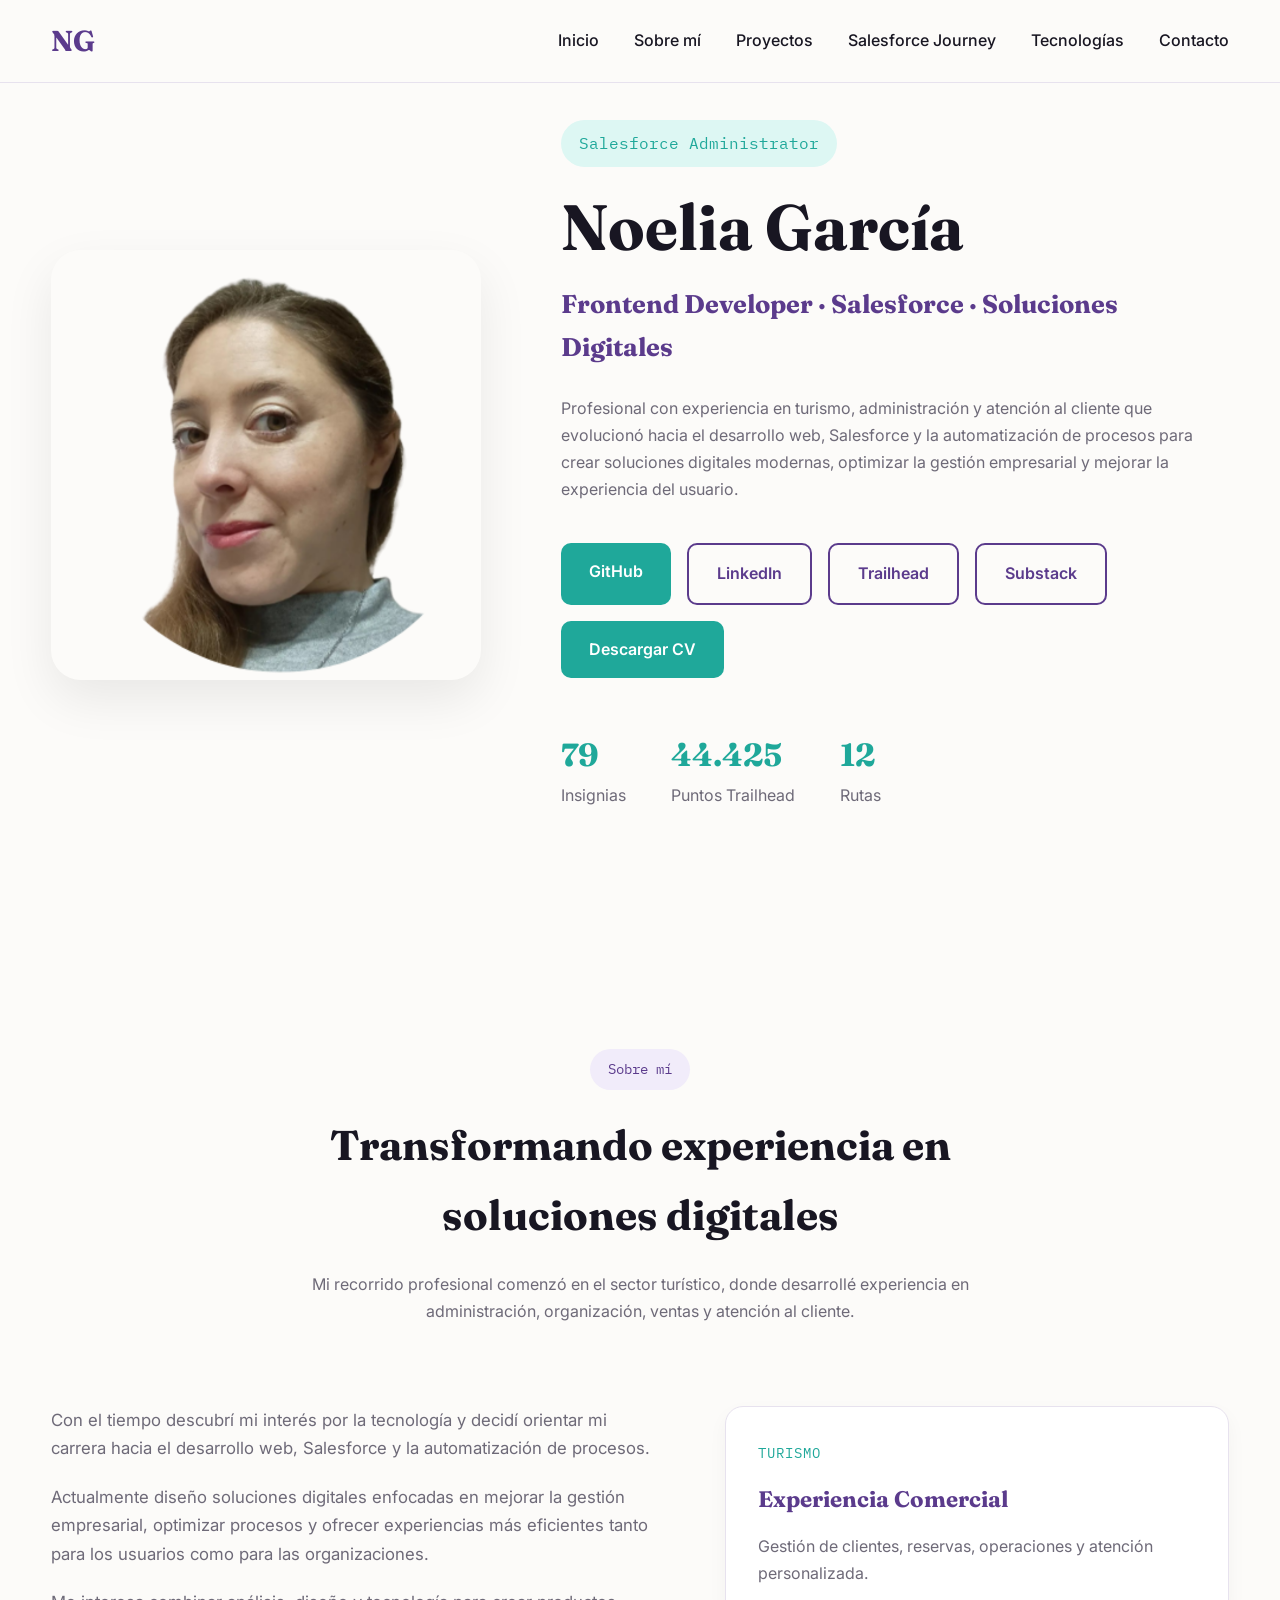
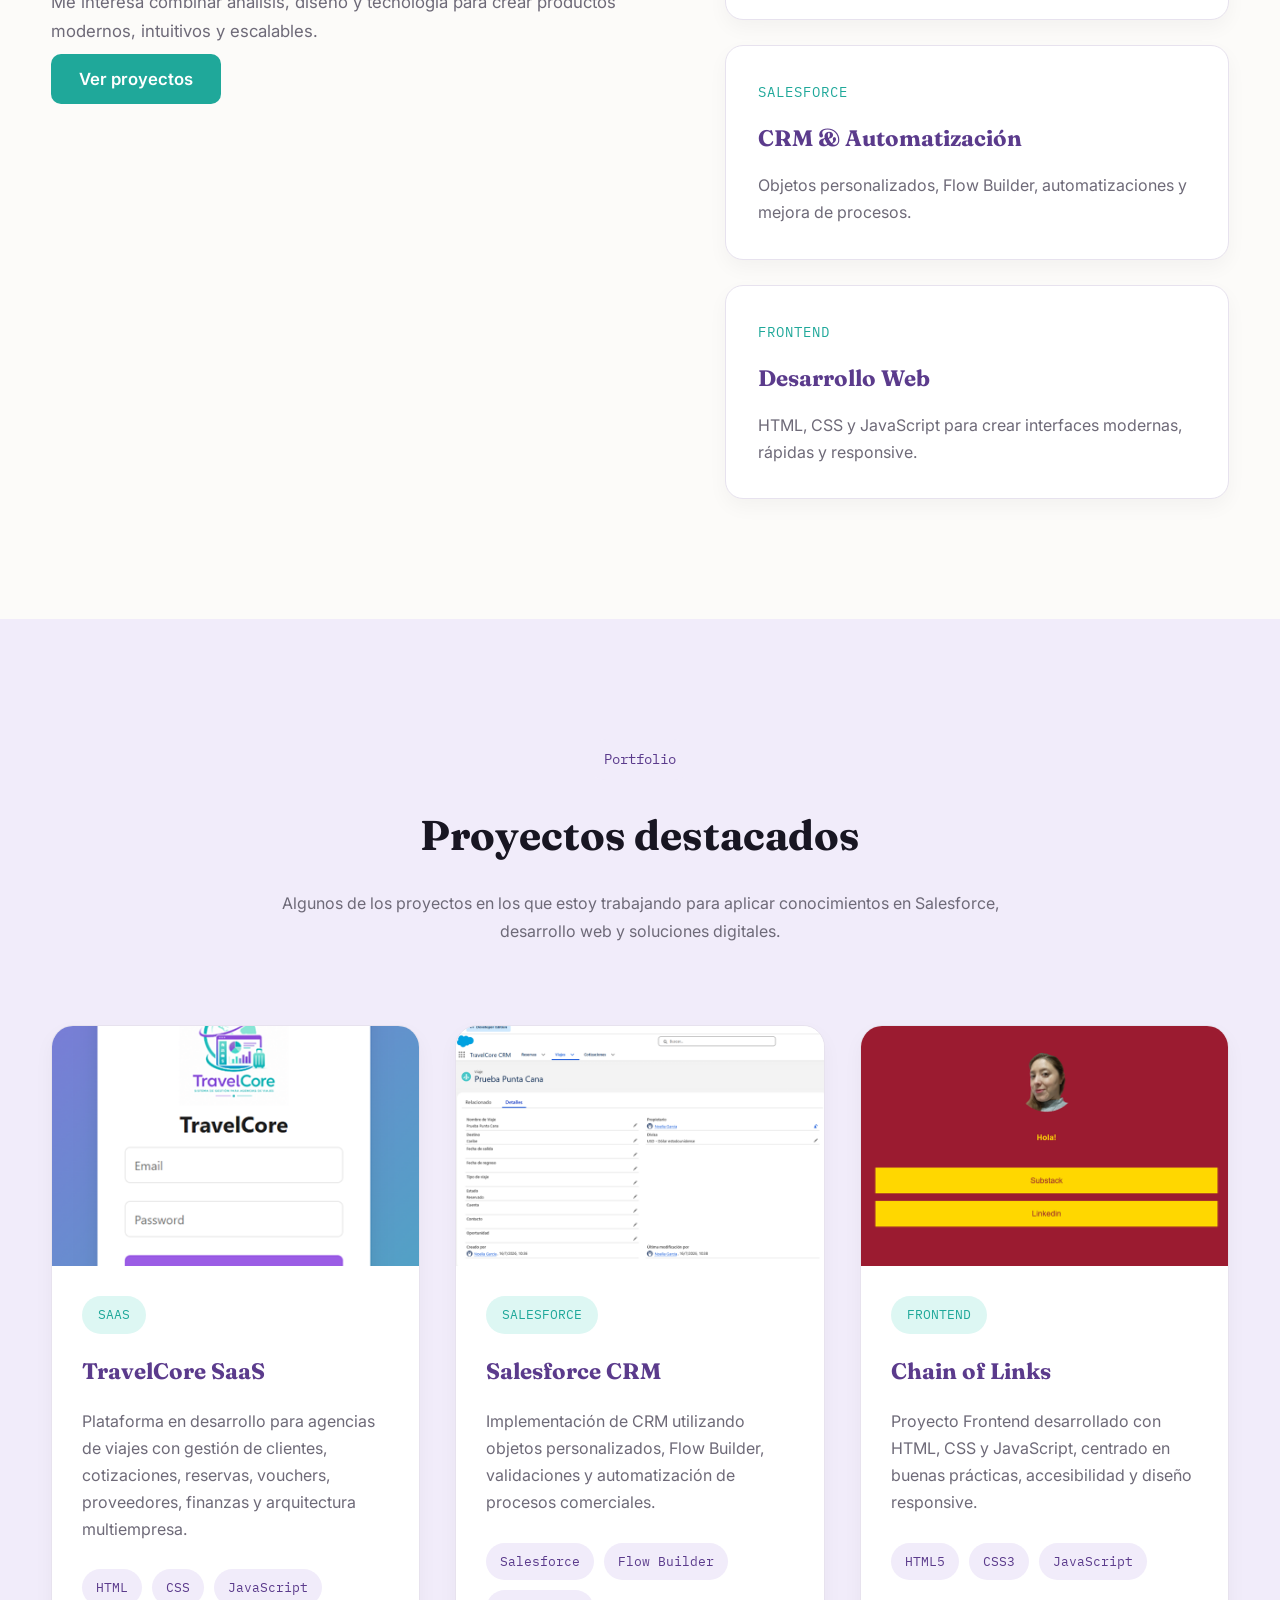
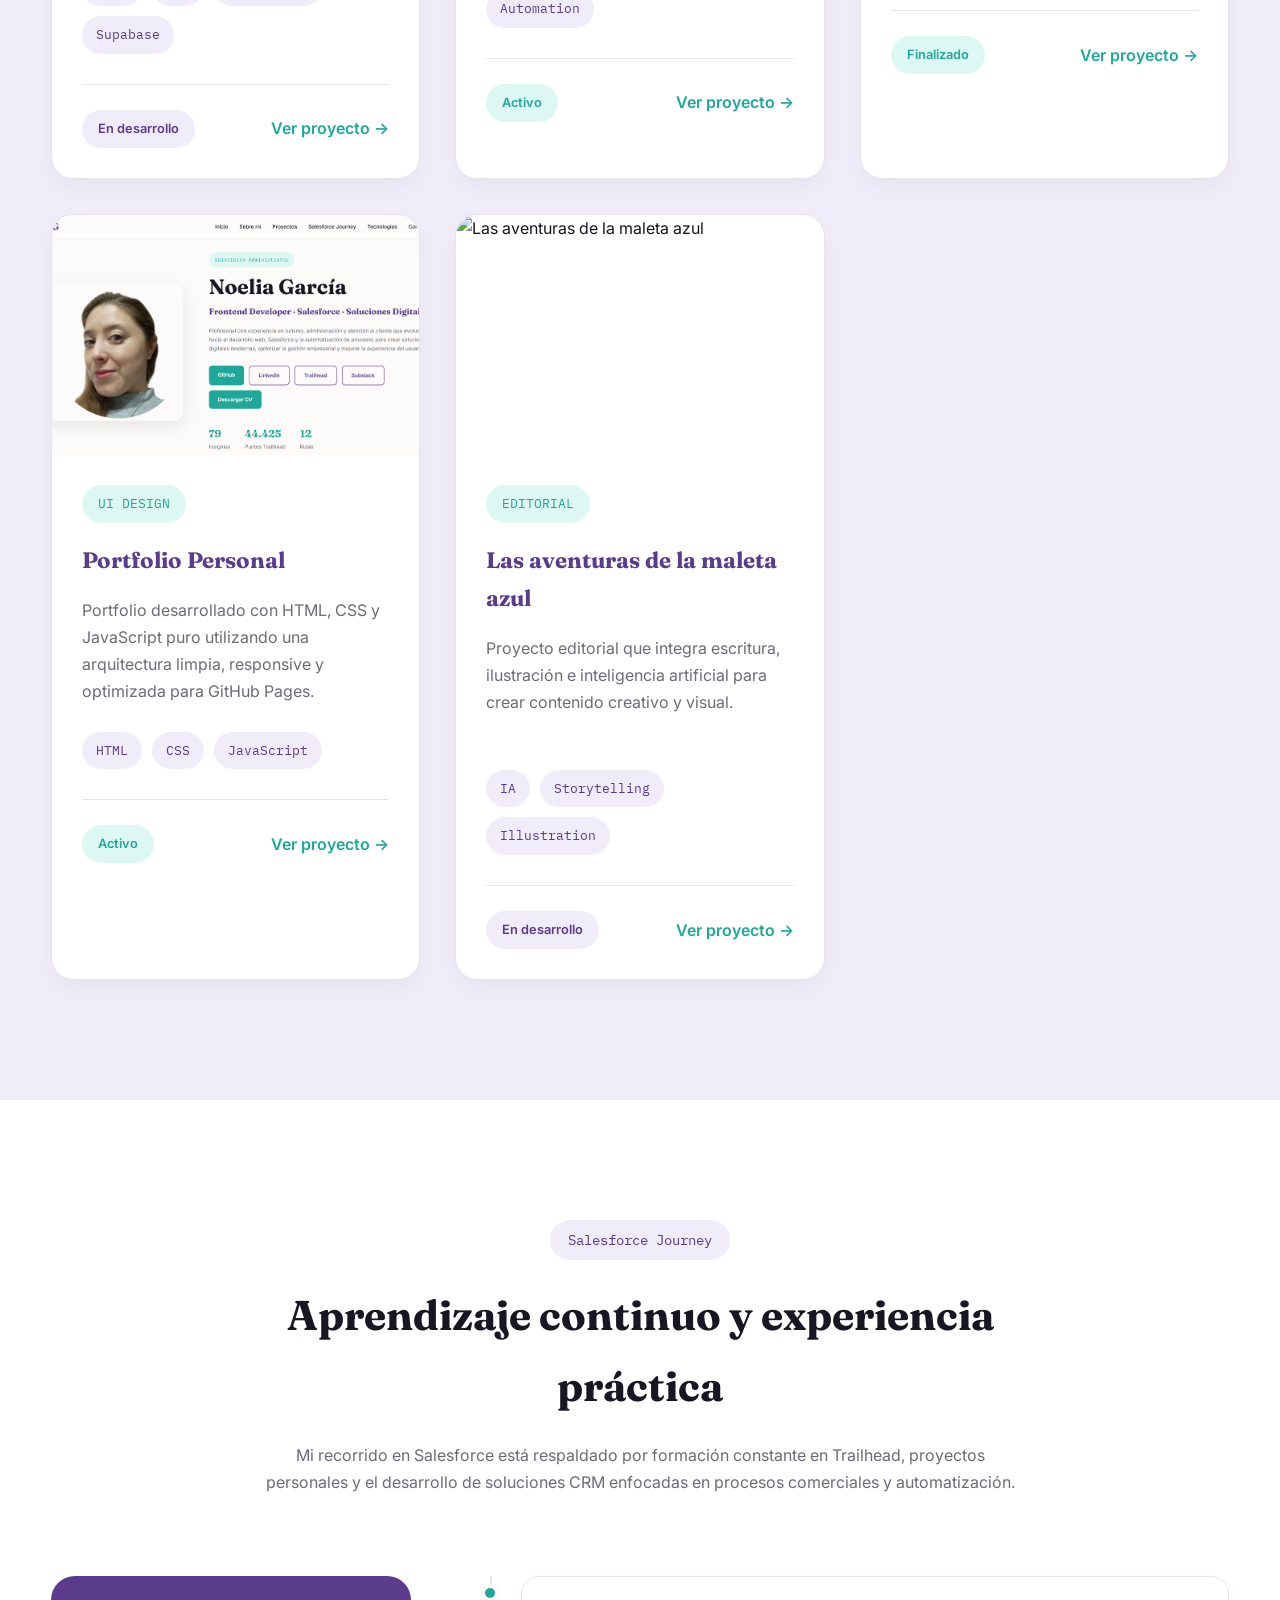
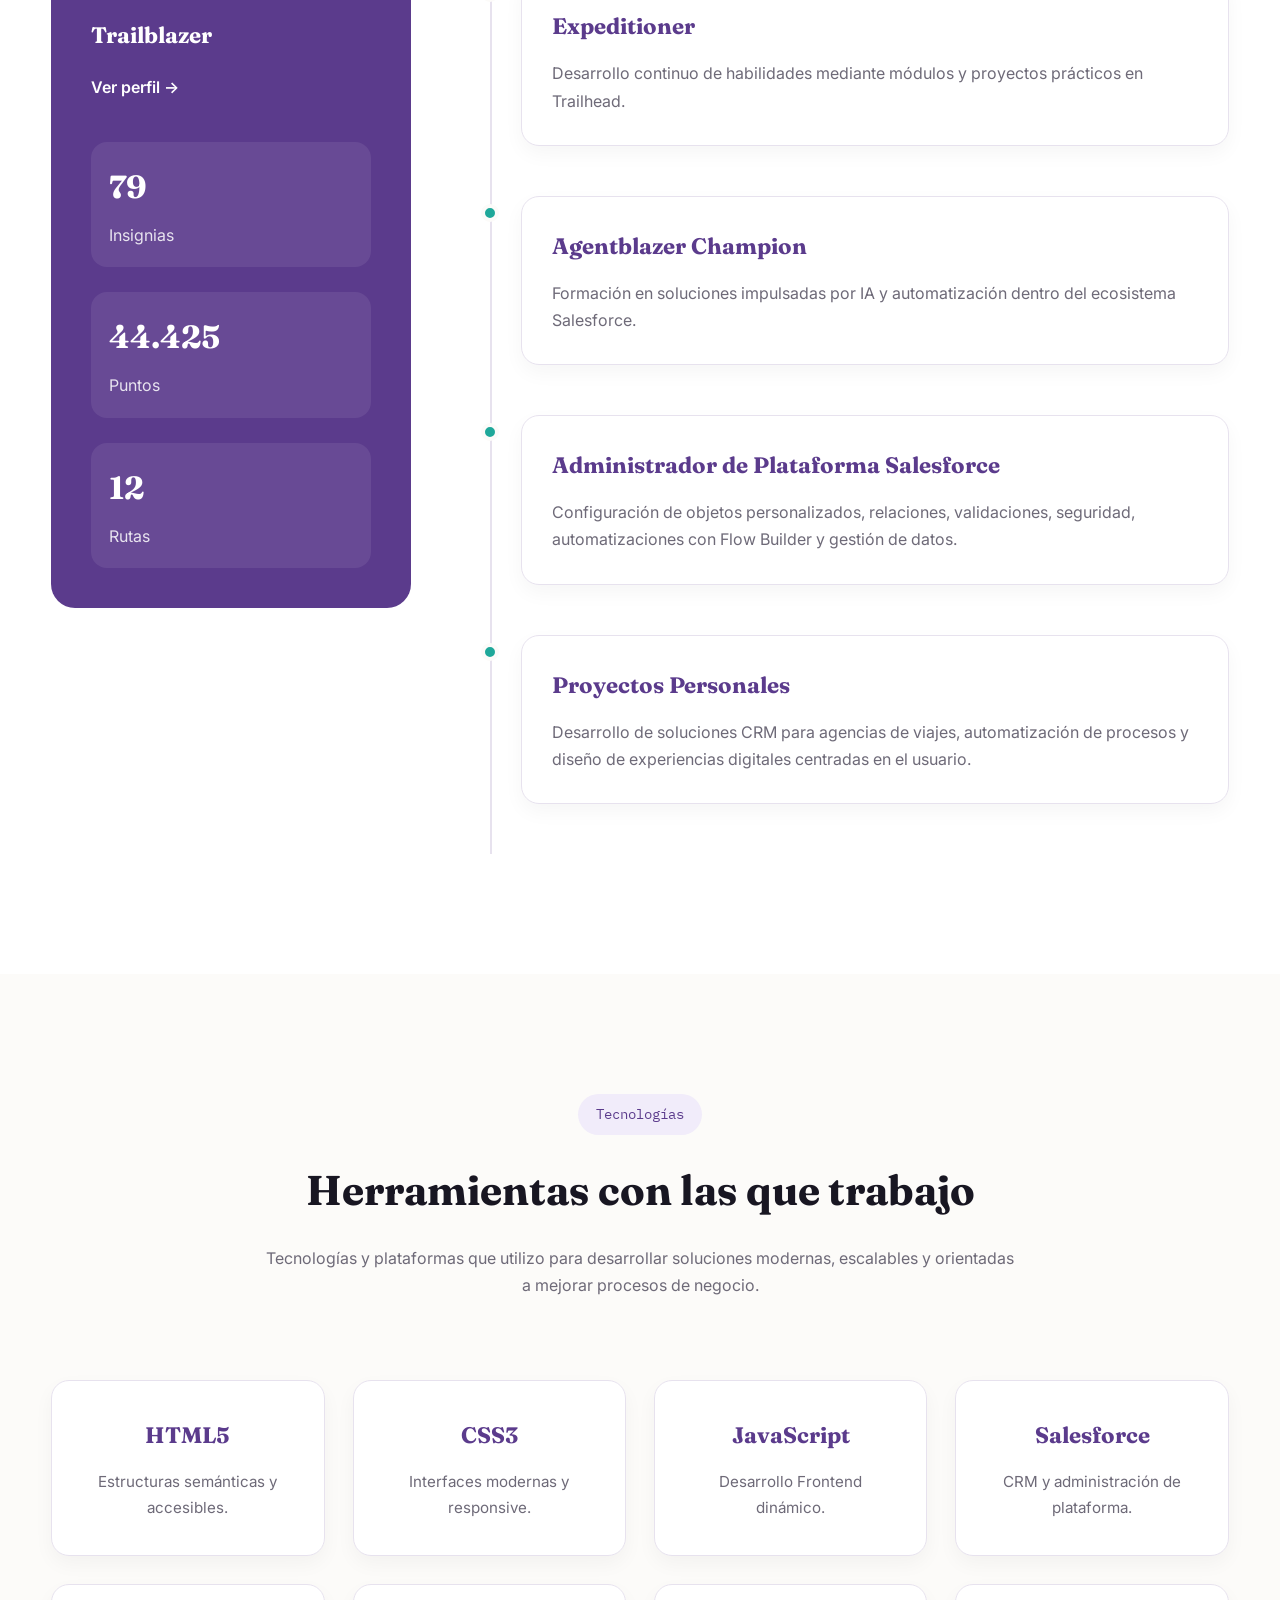
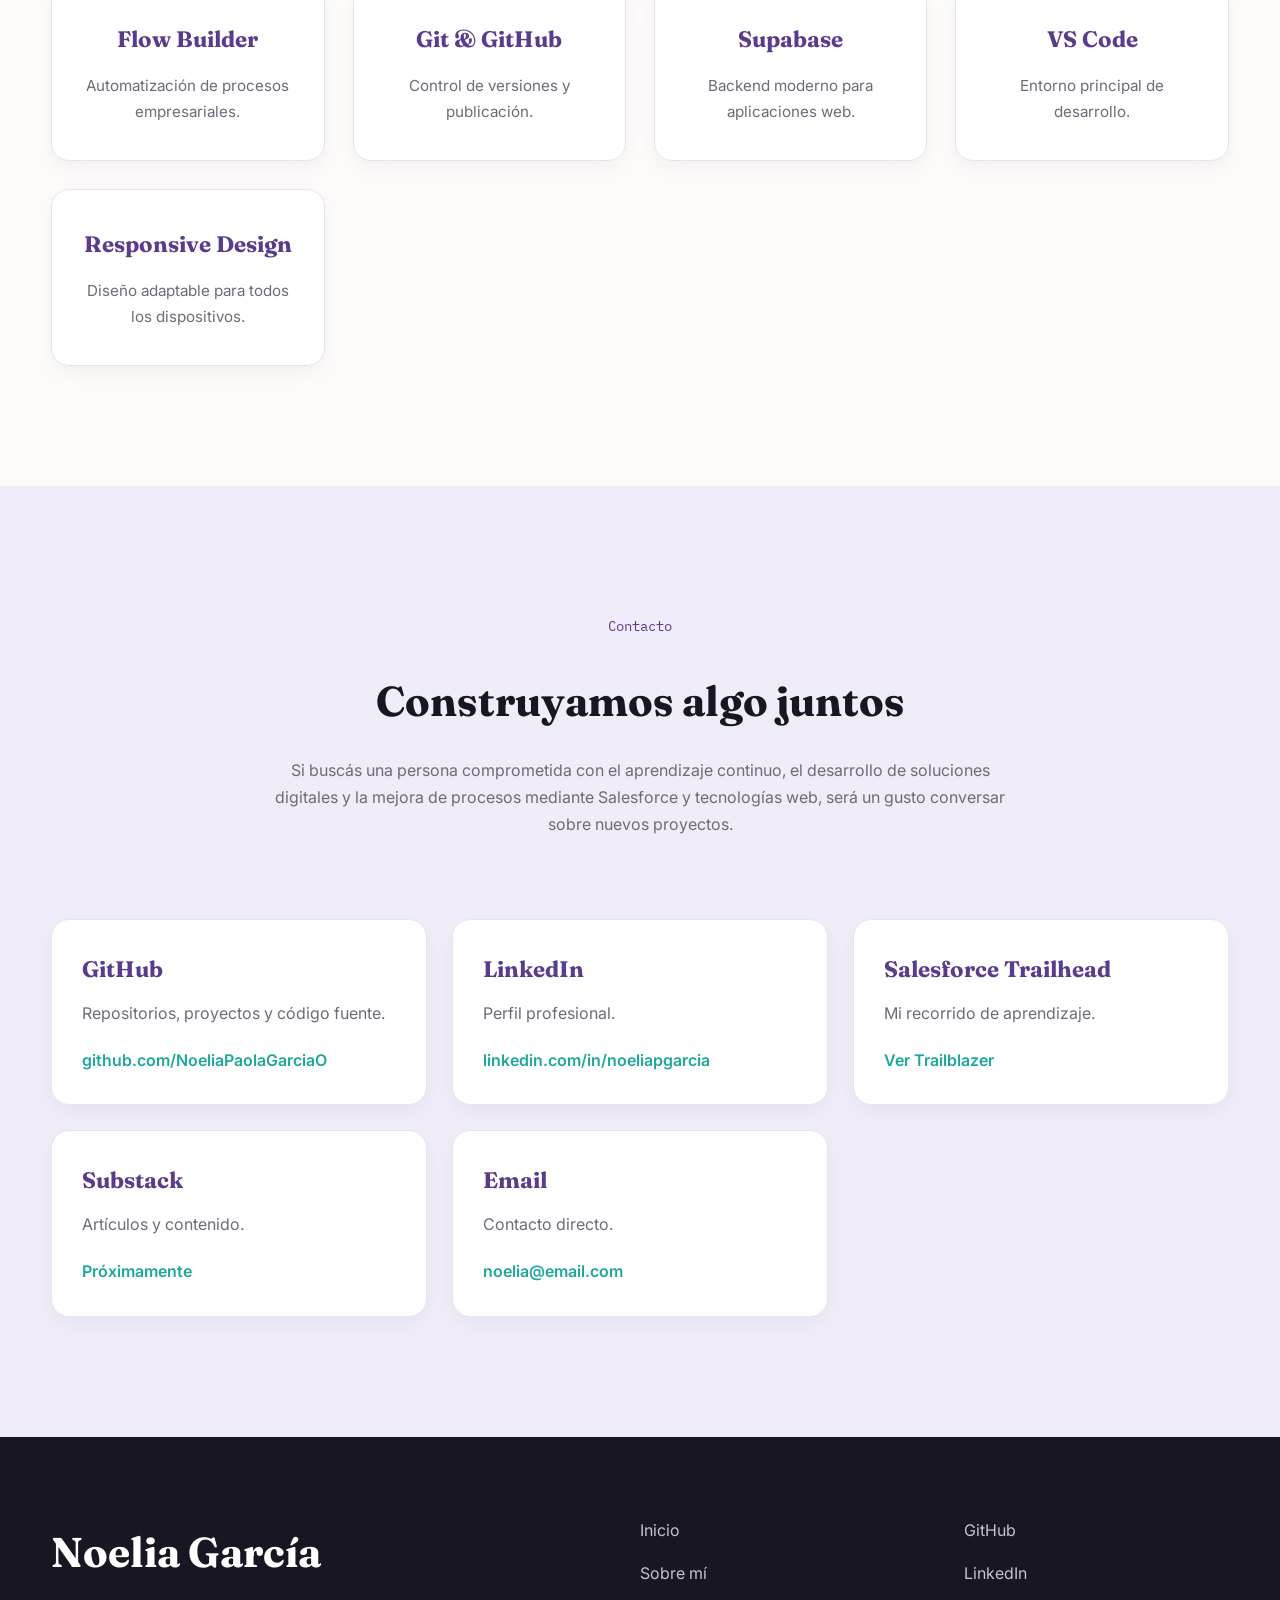
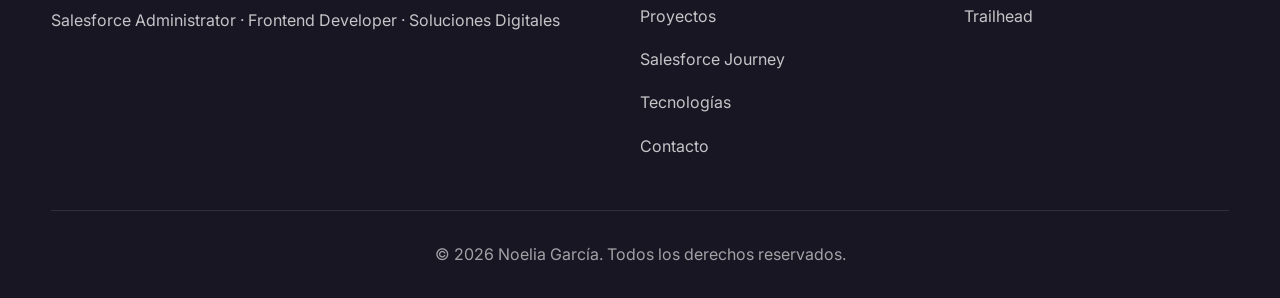
==== index.html @ d0d43d74 "Primer commit - Portfolio" ====
<!DOCTYPE html>
<html lang="es">

<head>

    <meta charset="UTF-8">
    <meta name="viewport" content="width=device-width, initial-scale=1.0">

    <title>Noelia García | Salesforce Administrator • Frontend Developer</title>

    <meta name="description"
        content="Portfolio profesional de Noelia García. Salesforce Administrator, Frontend Developer y especialista en soluciones digitales para empresas y turismo.">

    <meta name="author" content="Noelia García">

    <meta name="keywords"
        content="Salesforce, Salesforce Administrator, HTML, CSS, JavaScript, Frontend, Portfolio, Turismo, CRM, Flow Builder">

    <meta property="og:title" content="Noelia García | Portfolio Profesional">

    <meta property="og:description"
        content="Salesforce Administrator · Frontend Developer · Soluciones Digitales">

    <meta property="og:type" content="website">

    <meta property="og:image" content="assets/images/hero/hero.jpg">

    <meta property="og:url" content="https://noeliapaolagarcia.github.io/">

    <link rel="icon" href="favicon.ico">

    <link rel="preconnect" href="https://fonts.googleapis.com">

    <link rel="preconnect" href="https://fonts.gstatic.com" crossorigin>

    <link
        href="https://fonts.googleapis.com/css2?family=Fraunces:wght@400;600;700&family=IBM+Plex+Mono:wght@400;500&family=Inter:wght@300;400;500;600;700&display=swap"
        rel="stylesheet">

    <link rel="stylesheet" href="css/style.css">

</head>

<body>

    <header class="header">

        <div class="container">

            <a href="#" class="logo">

                NG

            </a>

            <button class="menu-toggle" aria-label="Abrir menú">

                ☰

            </button>

            <nav class="navbar">

                <ul>

                    <li><a href="#home">Inicio</a></li>

                    <li><a href="#about">Sobre mí</a></li>

                    <li><a href="#projects">Proyectos</a></li>

                    <li><a href="#journey">Salesforce Journey</a></li>

                    <li><a href="#skills">Tecnologías</a></li>

                    <li><a href="#contact">Contacto</a></li>

                </ul>

            </nav>

        </div>

    </header>

    <main>

        <!-- ========================================= -->

        <!-- HERO -->

        <!-- ========================================= -->

        <section class="hero" id="home">

            <div class="container hero-grid">

                <div class="hero-image">

                    <img src="assets/images/hero/foto-noelia.png"
                        alt="Fotografía de Noelia García">

                </div>

                <div class="hero-content">

                    <span class="tag">

                        Salesforce Administrator

                    </span>

                    <h1>

                        Noelia García

                    </h1>

                    <h2>

                        Frontend Developer · Salesforce · Soluciones Digitales

                    </h2>

                    <p>

                        Profesional con experiencia en turismo, administración y
                        atención al cliente que evolucionó hacia el desarrollo
                        web, Salesforce y la automatización de procesos para
                        crear soluciones digitales modernas, optimizar la gestión
                        empresarial y mejorar la experiencia del usuario.

                    </p>

                    <div class="hero-buttons">

                        <a href="https://github.com/NoeliaPaolaGarciaO"
                            target="_blank"
                            class="btn btn-primary">

                            GitHub

                        </a>

                        <a href="https://www.linkedin.com/in/noeliapgarcia/"
                            target="_blank"
                            class="btn btn-secondary">

                            LinkedIn

                        </a>

                        <a href="https://www.salesforce.com/trailblazer/noeliapgarcia"
                            target="_blank"
                            class="btn btn-secondary">

                            Trailhead

                        </a>

                        <a href="#"
                            class="btn btn-secondary">

                            Substack

                        </a>

                        <a href="assets/cv/Noelia-Garcia-CV.pdf"
                            class="btn btn-primary"
                            download>

                            Descargar CV

                        </a>

                    </div>

                    <div class="hero-stats">

                        <div class="stat">

                            <h3>

                                79

                            </h3>

                            <span>

                                Insignias

                            </span>

                        </div>

                        <div class="stat">

                            <h3>

                                44.425

                            </h3>

                            <span>

                                Puntos Trailhead

                            </span>

                        </div>

                        <div class="stat">

                            <h3>

                                12

                            </h3>

                            <span>

                                Rutas

                            </span>

                        </div>

                    </div>

                </div>

            </div>

        </section>
        <!-- ========================================= -->
        <!-- SOBRE MÍ -->
        <!-- ========================================= -->

        <section class="about section" id="about">

            <div class="container">

                <div class="section-header">

                    <span class="section-tag">Sobre mí</span>

                    <h2>Transformando experiencia en soluciones digitales</h2>

                    <p>
                        Mi recorrido profesional comenzó en el sector turístico,
                        donde desarrollé experiencia en administración,
                        organización, ventas y atención al cliente.
                    </p>

                </div>

                <div class="about-grid">

                    <div class="about-text">

                        <p>

                            Con el tiempo descubrí mi interés por la tecnología y
                            decidí orientar mi carrera hacia el desarrollo web,
                            Salesforce y la automatización de procesos.

                        </p>

                        <p>

                            Actualmente diseño soluciones digitales enfocadas en
                            mejorar la gestión empresarial, optimizar procesos y
                            ofrecer experiencias más eficientes tanto para los
                            usuarios como para las organizaciones.

                        </p>

                        <p>

                            Me interesa combinar análisis, diseño y tecnología
                            para crear productos modernos, intuitivos y
                            escalables.

                        </p>

                        <a href="#projects" class="btn btn-primary">

                            Ver proyectos

                        </a>

                    </div>

                    <div class="about-cards">

                        <article class="about-card">

                            <span>Turismo</span>

                            <h3>Experiencia Comercial</h3>

                            <p>

                                Gestión de clientes, reservas, operaciones y
                                atención personalizada.

                            </p>

                        </article>

                        <article class="about-card">

                            <span>Salesforce</span>

                            <h3>CRM & Automatización</h3>

                            <p>

                                Objetos personalizados, Flow Builder,
                                automatizaciones y mejora de procesos.

                            </p>

                        </article>

                        <article class="about-card">

                            <span>Frontend</span>

                            <h3>Desarrollo Web</h3>

                            <p>

                                HTML, CSS y JavaScript para crear interfaces
                                modernas, rápidas y responsive.

                            </p>

                        </article>

                    </div>

                </div>

            </div>

        </section>

        <!-- ========================================= -->
        <!-- PROYECTOS -->
        <!-- ========================================= -->

        <section class="projects section" id="projects">

            <div class="container">

                <div class="section-header">

                    <span class="section-tag">

                        Portfolio

                    </span>

                    <h2>

                        Proyectos destacados

                    </h2>

                    <p>

                        Algunos de los proyectos en los que estoy trabajando para
                        aplicar conocimientos en Salesforce, desarrollo web y
                        soluciones digitales.

                    </p>

                </div>

                <div class="projects-grid">

                    <!-- TravelCore -->

                    <article class="project-card">

                        <img
                            src="assets/images/projects/travelcore-saas/portada.png"
                            alt="TravelCore SaaS">

                        <div class="project-content">

                            <span class="project-category">

                                SaaS

                            </span>

                            <h3>

                                TravelCore SaaS

                            </h3>

                            <p>

                                Plataforma en desarrollo para agencias de viajes con gestión de
                                clientes, cotizaciones, reservas, vouchers,
                                proveedores, finanzas y arquitectura
                                multiempresa.

                            </p>

                            <div class="project-tech">

                                <span>HTML</span>
                                <span>CSS</span>
                                <span>JavaScript</span>
                                <span>Supabase</span>

                            </div>

                            <div class="project-footer">

                                <span class="status development">

                                    En desarrollo

                                </span>

                                <a href="#">

                                    Ver proyecto →

                                </a>

                            </div>

                        </div>

                    </article>

                    <!-- Salesforce CRM -->

                    <article class="project-card">

                        <img
                            src="assets/images/projects/salesforce-crm/portada.png"
                            alt="Salesforce CRM">

                        <div class="project-content">

                            <span class="project-category">

                                Salesforce

                            </span>

                            <h3>

                                Salesforce CRM

                            </h3>

                            <p>

                                Implementación de CRM utilizando objetos
                                personalizados, Flow Builder, validaciones y
                                automatización de procesos comerciales.

                            </p>

                            <div class="project-tech">

                                <span>Salesforce</span>
                                <span>Flow Builder</span>
                                <span>Automation</span>

                            </div>

                            <div class="project-footer">

                                <span class="status">

                                    Activo

                                </span>

                                <a href="#">

                                    Ver proyecto →

                                </a>

                            </div>

                        </div>

                    </article>

                    <!-- Chain of Links -->

                    <article class="project-card">

                        <img
                            src="assets/images/projects/chain-of-links/portada.png"
                            alt="Chain of Links">

                        <div class="project-content">

                            <span class="project-category">

                                Frontend

                            </span>

                            <h3>

                                Chain of Links

                            </h3>

                            <p>

                                Proyecto Frontend desarrollado con HTML, CSS y
                                JavaScript, centrado en buenas prácticas,
                                accesibilidad y diseño responsive.

                            </p>

                            <div class="project-tech">

                                <span>HTML5</span>
                                <span>CSS3</span>
                                <span>JavaScript</span>

                            </div>

                            <div class="project-footer">

                                <span class="status">

                                    Finalizado

                                </span>

                                <a href="#">

                                    Ver proyecto →

                                </a>

                            </div>

                        </div>

                    </article>

                    <!-- Portfolio -->

                    <article class="project-card">

                        <img
                            src="assets/images/projects/portfolio/portada.png"
                            alt="Portfolio Personal">

                        <div class="project-content">

                            <span class="project-category">

                                UI Design

                            </span>

                            <h3>

                                Portfolio Personal

                            </h3>

                            <p>

                                Portfolio desarrollado con HTML, CSS y JavaScript
                                puro utilizando una arquitectura limpia,
                                responsive y optimizada para GitHub Pages.

                            </p>

                            <div class="project-tech">

                                <span>HTML</span>
                                <span>CSS</span>
                                <span>JavaScript</span>

                            </div>

                            <div class="project-footer">

                                <span class="status">

                                    Activo

                                </span>

                                <a href="#">

                                    Ver proyecto →

                                </a>

                            </div>

                        </div>

                    </article>

                    <!-- Maleta Azul -->

                    <article class="project-card">

                        <img
                            src="assets/images/projects/maleta-azul/maleta.jpg"
                            alt="Las aventuras de la maleta azul">

                        <div class="project-content">

                            <span class="project-category">

                                Editorial

                            </span>

                            <h3>

                                Las aventuras de la maleta azul

                            </h3>

                            <p>

                                Proyecto editorial que integra escritura,
                                ilustración e inteligencia artificial para crear
                                contenido creativo y visual.

                            </p>

                            <div class="project-tech">

                                <span>IA</span>
                                <span>Storytelling</span>
                                <span>Illustration</span>

                            </div>

                            <div class="project-footer">

                                <span class="status development">

                                    En desarrollo

                                </span>

                                <a href="#">

                                    Ver proyecto →

                                </a>

                            </div>

                        </div>

                    </article>

                </div>

            </div>

        </section>
        <!-- ========================================= -->
        <!-- SALESFORCE JOURNEY -->
        <!-- ========================================= -->

        <section class="journey section" id="journey">

            <div class="container">

                <div class="section-header">

                    <span class="section-tag">
                        Salesforce Journey
                    </span>

                    <h2>
                        Aprendizaje continuo y experiencia práctica
                    </h2>

                    <p>

                        Mi recorrido en Salesforce está respaldado por formación
                        constante en Trailhead, proyectos personales y el
                        desarrollo de soluciones CRM enfocadas en procesos
                        comerciales y automatización.

                    </p>

                </div>

                <div class="journey-grid">

                    <div class="journey-profile">

                        <div class="profile-card">

                            <h3>
                                Trailblazer
                            </h3>

                            <a
                                href="https://www.salesforce.com/trailblazer/noeliapgarcia"
                                target="_blank">

                                Ver perfil →

                            </a>

                            <div class="profile-stats">

                                <div>

                                    <h4>79</h4>

                                    <span>Insignias</span>

                                </div>

                                <div>

                                    <h4>44.425</h4>

                                    <span>Puntos</span>

                                </div>

                                <div>

                                    <h4>12</h4>

                                    <span>Rutas</span>

                                </div>

                            </div>

                        </div>

                    </div>

                    <div class="timeline">

                        <article class="timeline-item">

                            <span class="timeline-dot"></span>

                            <div class="timeline-content">

                                <h3>

                                    Expeditioner

                                </h3>

                                <p>

                                    Desarrollo continuo de habilidades mediante
                                    módulos y proyectos prácticos en Trailhead.

                                </p>

                            </div>

                        </article>

                        <article class="timeline-item">

                            <span class="timeline-dot"></span>

                            <div class="timeline-content">

                                <h3>

                                    Agentblazer Champion

                                </h3>

                                <p>

                                    Formación en soluciones impulsadas por IA y
                                    automatización dentro del ecosistema
                                    Salesforce.

                                </p>

                            </div>

                        </article>

                        <article class="timeline-item">

                            <span class="timeline-dot"></span>

                            <div class="timeline-content">

                                <h3>

                                    Administrador de Plataforma Salesforce

                                </h3>

                                <p>

                                    Configuración de objetos personalizados,
                                    relaciones, validaciones, seguridad,
                                    automatizaciones con Flow Builder y gestión
                                    de datos.

                                </p>

                            </div>

                        </article>

                        <article class="timeline-item">

                            <span class="timeline-dot"></span>

                            <div class="timeline-content">

                                <h3>

                                    Proyectos Personales

                                </h3>

                                <p>

                                    Desarrollo de soluciones CRM para agencias
                                    de viajes, automatización de procesos y
                                    diseño de experiencias digitales centradas
                                    en el usuario.

                                </p>

                            </div>

                        </article>

                    </div>

                </div>

            </div>

        </section>

        <!-- ========================================= -->
        <!-- TECNOLOGÍAS -->
        <!-- ========================================= -->

        <section class="skills section" id="skills">

            <div class="container">

                <div class="section-header">

                    <span class="section-tag">

                        Tecnologías

                    </span>

                    <h2>

                        Herramientas con las que trabajo

                    </h2>

                    <p>

                        Tecnologías y plataformas que utilizo para desarrollar
                        soluciones modernas, escalables y orientadas a mejorar
                        procesos de negocio.

                    </p>

                </div>

                <div class="skills-grid">

                    <div class="skill-card">

                        <h3>HTML5</h3>

                        <p>

                            Estructuras semánticas y accesibles.

                        </p>

                    </div>

                    <div class="skill-card">

                        <h3>CSS3</h3>

                        <p>

                            Interfaces modernas y responsive.

                        </p>

                    </div>

                    <div class="skill-card">

                        <h3>JavaScript</h3>

                        <p>

                            Desarrollo Frontend dinámico.

                        </p>

                    </div>

                    <div class="skill-card">

                        <h3>Salesforce</h3>

                        <p>

                            CRM y administración de plataforma.

                        </p>

                    </div>

                    <div class="skill-card">

                        <h3>Flow Builder</h3>

                        <p>

                            Automatización de procesos empresariales.

                        </p>

                    </div>

                    <div class="skill-card">

                        <h3>Git & GitHub</h3>

                        <p>

                            Control de versiones y publicación.

                        </p>

                    </div>

                    <div class="skill-card">

                        <h3>Supabase</h3>

                        <p>

                            Backend moderno para aplicaciones web.

                        </p>

                    </div>

                    <div class="skill-card">

                        <h3>VS Code</h3>

                        <p>

                            Entorno principal de desarrollo.

                        </p>

                    </div>

                    <div class="skill-card">

                        <h3>Responsive Design</h3>

                        <p>

                            Diseño adaptable para todos los dispositivos.

                        </p>

                    </div>

                </div>

            </div>

        </section>
        <!-- ========================================= -->
        <!-- CONTACTO -->
        <!-- ========================================= -->

        <section class="contact section" id="contact">

            <div class="container">

                <div class="section-header">

                    <span class="section-tag">
                        Contacto
                    </span>

                    <h2>
                        Construyamos algo juntos
                    </h2>

                    <p>

                        Si buscás una persona comprometida con el aprendizaje
                        continuo, el desarrollo de soluciones digitales y la
                        mejora de procesos mediante Salesforce y tecnologías
                        web, será un gusto conversar sobre nuevos proyectos.

                    </p>

                </div>

                <div class="contact-grid">

                    <div class="contact-info">

                        <article class="contact-card">

                            <h3>GitHub</h3>

                            <p>

                                Repositorios, proyectos y código fuente.

                            </p>

                            <a
                                href="https://github.com/NoeliaPaolaGarciaO"
                                target="_blank">

                                github.com/NoeliaPaolaGarciaO

                            </a>

                        </article>

                        <article class="contact-card">

                            <h3>LinkedIn</h3>

                            <p>

                                Perfil profesional.

                            </p>

                            <a
                                href="https://www.linkedin.com/in/noeliapgarcia/"
                                target="_blank">

                                linkedin.com/in/noeliapgarcia

                            </a>

                        </article>

                        <article class="contact-card">

                            <h3>Salesforce Trailhead</h3>

                            <p>

                                Mi recorrido de aprendizaje.

                            </p>

                            <a
                                href="https://www.salesforce.com/trailblazer/noeliapgarcia"
                                target="_blank">

                                Ver Trailblazer

                            </a>

                        </article>

                        <article class="contact-card">

                            <h3>Substack</h3>

                            <p>

                                Artículos y contenido.

                            </p>

                            <a
                                href="#"
                                target="_blank">

                                Próximamente

                            </a>

                        </article>

                        <article class="contact-card">

                            <h3>Email</h3>

                            <p>

                                Contacto directo.

                            </p>

                            <a href="mailto:noelia@email.com">

                                noelia@email.com

                            </a>

                        </article>

                    </div>

                </div>

            </div>

        </section>

    </main>

    <!-- ========================================= -->
    <!-- FOOTER -->
    <!-- ========================================= -->

    <footer class="footer">

        <div class="container">

            <div class="footer-content">

                <div class="footer-brand">

                    <h2>

                        Noelia García

                    </h2>

                    <p>

                        Salesforce Administrator · Frontend Developer ·
                        Soluciones Digitales

                    </p>

                </div>

                <div class="footer-links">

                    <a href="#home">

                        Inicio

                    </a>

                    <a href="#about">

                        Sobre mí

                    </a>

                    <a href="#projects">

                        Proyectos

                    </a>

                    <a href="#journey">

                        Salesforce Journey

                    </a>

                    <a href="#skills">

                        Tecnologías

                    </a>

                    <a href="#contact">

                        Contacto

                    </a>

                </div>

                <div class="footer-social">

                    <a
                        href="https://github.com/NoeliaPaolaGarciaO"
                        target="_blank">

                        GitHub

                    </a>

                    <a
                        href="https://www.linkedin.com/in/noeliapgarcia/"
                        target="_blank">

                        LinkedIn

                    </a>

                    <a
                        href="https://www.salesforce.com/trailblazer/noeliapgarcia"
                        target="_blank">

                        Trailhead

                    </a>

                </div>

            </div>

            <div class="footer-bottom">

                <p>

                    © 2026 Noelia García.
                    Todos los derechos reservados.

                </p>

            </div>

        </div>

    </footer>

    <!-- ========================================= -->
    <!-- BOTÓN VOLVER ARRIBA -->
    <!-- ========================================= -->

    <button
        id="backToTop"
        class="back-to-top"
        aria-label="Volver arriba">

        ↑

    </button>

    <!-- ========================================= -->
    <!-- JAVASCRIPT -->
    <!-- ========================================= -->

    <script src="js/main.js"></script>

</body>

</html>
---- css/style.css ----
/*======================================================
  PORTFOLIO NOELIA GARCIA
  style.css
======================================================*/

/*======================================================
GOOGLE FONTS
======================================================*/

@import url('https://fonts.googleapis.com/css2?family=Fraunces:wght@500;600;700&family=IBM+Plex+Mono:wght@400;500&family=Inter:wght@300;400;500;600;700&display=swap');

/*======================================================
VARIABLES
======================================================*/

:root{

    --ink:#181622;
    --paper:#FCFBF9;

    --violet:#5B3B8C;
    --violet-dark:#43296B;
    --violet-light:#F1ECFA;

    --aqua:#1FA89A;
    --aqua-dark:#157A70;
    --aqua-light:#DDF7F3;

    --stone:#6E6A78;
    --border:#E7E2EE;

    --white:#ffffff;

    --radius-sm:8px;
    --radius-md:14px;
    --radius-lg:22px;

    --shadow-sm:0 8px 20px rgba(0,0,0,.04);

    --shadow-md:0 20px 50px rgba(0,0,0,.08);

    --transition:.30s ease;

    --max-width:1200px;

}

/*======================================================
RESET
======================================================*/

*{

    margin:0;
    padding:0;
    box-sizing:border-box;

}

html{

    scroll-behavior:smooth;

}

body{

    background:var(--paper);

    color:var(--ink);

    font-family:'Inter',sans-serif;

    line-height:1.7;

}

img{

    width:100%;

    display:block;

}

a{

    text-decoration:none;

    color:inherit;

}

ul{

    list-style:none;

}

button{

    border:none;

    background:none;

    cursor:pointer;

}

section{

    padding:120px 0;

}

.container{

    width:min(92%,var(--max-width));

    margin:auto;

}

/*======================================================
TIPOGRAFIA
======================================================*/

h1,h2,h3,h4{

    font-family:'Fraunces',serif;

    color:var(--ink);

}

h1{

    font-size:4rem;

    line-height:1.1;

    margin-bottom:20px;

}

h2{

    font-size:2.6rem;

    margin-bottom:20px;

}

h3{

    font-size:1.4rem;

}

p{

    color:var(--stone);

    margin-bottom:20px;

}

.section-header{

    max-width:760px;

    margin:auto;

    text-align:center;

    margin-bottom:80px;

}

.section-tag{

    display:inline-block;

    background:var(--violet-light);

    color:var(--violet);

    padding:8px 18px;

    border-radius:50px;

    margin-bottom:20px;

    font-size:.9rem;

    font-family:'IBM Plex Mono',monospace;

}

/*======================================================
HEADER
======================================================*/

.header{

    position:fixed;

    top:0;

    width:100%;

    background:rgba(252,251,249,.92);

    backdrop-filter:blur(15px);

    z-index:1000;

    border-bottom:1px solid var(--border);

}

.header .container{

    display:flex;

    justify-content:space-between;

    align-items:center;

    height:82px;

}

.logo{

    font-family:'Fraunces',serif;

    font-size:1.8rem;

    font-weight:700;

    color:var(--violet);

}

.navbar ul{

    display:flex;

    gap:35px;

}

.navbar a{

    transition:var(--transition);

    font-weight:500;

}

.navbar a:hover{

    color:var(--aqua);

}

.menu-toggle{

    display:none;

    font-size:2rem;

}

/*======================================================
HERO
======================================================*/

.hero{

    min-height:100vh;

    display:flex;

    align-items:center;

}

.hero-grid{

    display:grid;

    grid-template-columns:430px 1fr;

    gap:80px;

    align-items:center;

}

.hero-image img{

    border-radius:30px;

    box-shadow:var(--shadow-md);

}

.tag{

    display:inline-block;

    background:var(--aqua-light);

    color:var(--aqua);

    padding:10px 18px;

    border-radius:50px;

    margin-bottom:25px;

    font-family:'IBM Plex Mono',monospace;

}

.hero h2{

    font-size:1.6rem;

    color:var(--violet);

    margin-bottom:25px;

}

.hero-buttons{

    display:flex;

    flex-wrap:wrap;

    gap:16px;

    margin:40px 0;

}

.btn{

    padding:15px 28px;

    border-radius:10px;

    transition:var(--transition);

    font-weight:600;

}

.btn-primary{

    background:var(--aqua);

    color:white;

}

.btn-primary:hover{

    background:var(--aqua-dark);

}

.btn-secondary{

    border:2px solid var(--violet);

    color:var(--violet);

}

.btn-secondary:hover{

    background:var(--violet);

    color:white;

}

.hero-stats{

    display:flex;

    gap:45px;

    margin-top:50px;

}

.stat h3{

    color:var(--aqua);

    font-size:2rem;

}

.stat span{

    color:var(--stone);

}

/*======================================================
SOBRE MÍ
======================================================*/

.about{

    background:var(--paper);

}

.about-grid{

    display:grid;

    grid-template-columns:1.2fr 1fr;

    gap:70px;

    align-items:start;

}

.about-text{

    font-size:1.05rem;

}

.about-text .btn{

    margin-top:20px;

}

.about-cards{

    display:grid;

    gap:25px;

}

.about-card{

    background:#fff;

    border:1px solid var(--border);

    border-radius:18px;

    padding:32px;

    transition:var(--transition);

    box-shadow:var(--shadow-sm);

}

.about-card:hover{

    transform:translateY(-8px);

    box-shadow:var(--shadow-md);

}

.about-card span{

    display:inline-block;

    margin-bottom:15px;

    color:var(--aqua);

    font-size:.85rem;

    font-family:'IBM Plex Mono',monospace;

    text-transform:uppercase;

    letter-spacing:1px;

}

.about-card h3{

    margin-bottom:15px;

    color:var(--violet);

}

.about-card p{

    margin-bottom:0;

}

/*======================================================
PROYECTOS
======================================================*/

.projects{

    background:var(--violet-light);

}

.projects-grid{

    display:grid;

    grid-template-columns:repeat(auto-fit,minmax(340px,1fr));

    gap:35px;

}

.project-card{

    background:#fff;

    border-radius:22px;

    overflow:hidden;

    border:1px solid var(--border);

    transition:var(--transition);

    box-shadow:var(--shadow-sm);

}

.project-card:hover{

    transform:translateY(-10px);

    box-shadow:var(--shadow-md);

}

.project-card img{

    height:240px;

    object-fit:cover;

}

.project-content{

    padding:30px;

}

.project-category{

    display:inline-block;

    margin-bottom:18px;

    color:var(--aqua);

    background:var(--aqua-light);

    padding:8px 16px;

    border-radius:50px;

    font-size:.80rem;

    font-family:'IBM Plex Mono',monospace;

    text-transform:uppercase;

}

.project-content h3{

    margin-bottom:18px;

    color:var(--violet);

}

.project-content p{

    min-height:110px;

}

.project-tech{

    display:flex;

    flex-wrap:wrap;

    gap:10px;

    margin-top:25px;

}

.project-tech span{

    padding:8px 14px;

    background:var(--violet-light);

    border-radius:40px;

    font-size:.80rem;

    color:var(--violet);

    font-family:'IBM Plex Mono',monospace;

}

.project-footer{

    display:flex;

    justify-content:space-between;

    align-items:center;

    margin-top:30px;

    padding-top:25px;

    border-top:1px solid var(--border);

}

.project-footer a{

    color:var(--aqua);

    font-weight:600;

}

.status{

    background:var(--aqua-light);

    color:var(--aqua);

    padding:8px 16px;

    border-radius:50px;

    font-size:.80rem;

    font-weight:600;

}

.status.development{

    background:var(--violet-light);

    color:var(--violet);

}

/*======================================================
SALESFORCE JOURNEY
======================================================*/

.journey{

    background:#fff;

}

.journey-grid{

    display:grid;

    grid-template-columns:360px 1fr;

    gap:70px;

    align-items:start;

}

.profile-card{

    background:var(--violet);

    color:#fff;

    padding:40px;

    border-radius:24px;

    position:sticky;

    top:120px;

}

.profile-card h3{

    color:#fff;

    margin-bottom:20px;

}

.profile-card a{

    display:inline-block;

    margin-bottom:40px;

    color:#fff;

    font-weight:600;

}

.profile-stats{

    display:grid;

    gap:25px;

}

.profile-stats div{

    padding:18px;

    border-radius:16px;

    background:rgba(255,255,255,.08);

}

.profile-stats h4{

    color:#fff;

    font-size:2rem;

    margin-bottom:8px;

}

.profile-stats span{

    color:rgba(255,255,255,.85);

}

.timeline{

    position:relative;

    padding-left:40px;

}

.timeline::before{

    content:"";

    position:absolute;

    left:9px;

    top:0;

    bottom:0;

    width:2px;

    background:var(--border);

}

.timeline-item{

    position:relative;

    margin-bottom:50px;

}

.timeline-dot{

    position:absolute;

    left:-40px;

    top:8px;

    width:18px;

    height:18px;

    border-radius:50%;

    background:var(--aqua);

    border:4px solid var(--paper);

}

.timeline-content{

    background:#fff;

    border:1px solid var(--border);

    border-radius:18px;

    padding:30px;

    box-shadow:var(--shadow-sm);

}

.timeline-content h3{

    margin-bottom:15px;

    color:var(--violet);

}

.timeline-content p{

    margin-bottom:0;

}

/*======================================================
TECNOLOGÍAS
======================================================*/

.skills{

    background:var(--paper);

}

.skills-grid{

    display:grid;

    grid-template-columns:repeat(auto-fit,minmax(220px,1fr));

    gap:28px;

}

.skill-card{

    background:#ffffff;

    border:1px solid var(--border);

    border-radius:18px;

    padding:35px 30px;

    text-align:center;

    transition:var(--transition);

    box-shadow:var(--shadow-sm);

}

.skill-card:hover{

    transform:translateY(-8px);

    border-color:var(--aqua);

    box-shadow:var(--shadow-md);

}

.skill-card h3{

    color:var(--violet);

    margin-bottom:15px;

}

.skill-card p{

    margin-bottom:0;

    color:var(--stone);

    font-size:.95rem;

}

/*======================================================
CONTACTO
======================================================*/

.contact{

    background:var(--violet-light);

}

.contact-grid{

    display:grid;

    grid-template-columns:1fr;

}

.contact-info{

    display:grid;

    grid-template-columns:repeat(auto-fit,minmax(280px,1fr));

    gap:25px;

}

.contact-card{

    background:#ffffff;

    border:1px solid var(--border);

    border-radius:18px;

    padding:30px;

    transition:var(--transition);

    box-shadow:var(--shadow-sm);

}

.contact-card:hover{

    transform:translateY(-8px);

    box-shadow:var(--shadow-md);

}

.contact-card h3{

    color:var(--violet);

    margin-bottom:12px;

}

.contact-card p{

    margin-bottom:20px;

}

.contact-card a{

    color:var(--aqua);

    font-weight:600;

    word-break:break-word;

}

.contact-card a:hover{

    color:var(--violet);

}

/*======================================================
FOOTER
======================================================*/

.footer{

    background:var(--ink);

    color:#ffffff;

    padding:80px 0 30px;

}

.footer-content{

    display:grid;

    grid-template-columns:2fr 1fr 1fr;

    gap:60px;

    margin-bottom:50px;

}

.footer-brand h2{

    color:#ffffff;

    margin-bottom:20px;

}

.footer-brand p{

    color:rgba(255,255,255,.75);

}

.footer-links,

.footer-social{

    display:flex;

    flex-direction:column;

    gap:16px;

}

.footer-links a,

.footer-social a{

    color:rgba(255,255,255,.75);

    transition:var(--transition);

}

.footer-links a:hover,

.footer-social a:hover{

    color:var(--aqua);

}

.footer-bottom{

    border-top:1px solid rgba(255,255,255,.10);

    padding-top:30px;

    text-align:center;

}

.footer-bottom p{

    margin:0;

    color:rgba(255,255,255,.60);

}

/*======================================================
BOTÓN VOLVER ARRIBA
======================================================*/

.back-to-top{

    position:fixed;

    right:30px;

    bottom:30px;

    width:55px;

    height:55px;

    border-radius:50%;

    background:var(--aqua);

    color:#ffffff;

    font-size:1.3rem;

    display:flex;

    justify-content:center;

    align-items:center;

    cursor:pointer;

    border:none;

    opacity:0;

    visibility:hidden;

    transition:var(--transition);

    box-shadow:var(--shadow-md);

    z-index:999;

}

.back-to-top.show{

    opacity:1;

    visibility:visible;

}

.back-to-top:hover{

    background:var(--violet);

}

/*======================================================
ANIMACIONES
======================================================*/

.fade-up{

    opacity:0;

    transform:translateY(40px);

    transition:.8s ease;

}

.fade-up.visible{

    opacity:1;

    transform:translateY(0);

}

.project-card,

.about-card,

.skill-card,

.contact-card,

.timeline-content{

    transition:all .35s ease;

}

/*======================================================
RESPONSIVE
======================================================*/

@media(max-width:1100px){

    .hero-grid{

        grid-template-columns:1fr;

        text-align:center;

    }

    .hero-image{

        max-width:420px;

        margin:auto;

    }

    .hero-buttons{

        justify-content:center;

    }

    .hero-stats{

        justify-content:center;

    }

    .about-grid{

        grid-template-columns:1fr;

    }

    .journey-grid{

        grid-template-columns:1fr;

    }

    .profile-card{

        position:relative;

        top:0;

    }

}

@media(max-width:768px){

    h1{

        font-size:3rem;

    }

    h2{

        font-size:2rem;

    }

    section{

        padding:90px 0;

    }

    .menu-toggle{

        display:block;

        color:var(--violet);

    }

    .navbar{

        position:absolute;

        top:82px;

        left:0;

        width:100%;

        background:#ffffff;

        border-bottom:1px solid var(--border);

        display:none;

    }

    .navbar.active{

        display:block;

    }

    .navbar ul{

        flex-direction:column;

        padding:25px;

        gap:20px;

    }

    .hero-buttons{

        flex-direction:column;

    }

    .hero-stats{

        flex-direction:column;

        gap:25px;

    }

    .footer-content{

        grid-template-columns:1fr;

        text-align:center;

    }

}

@media(max-width:480px){

    .container{

        width:94%;

    }

    h1{

        font-size:2.4rem;

    }

    h2{

        font-size:1.8rem;

    }

    .project-card img{

        height:210px;

    }

    .btn{

        width:100%;

        text-align:center;

    }

    .back-to-top{

        right:20px;

        bottom:20px;

    }

}

/*======================================================
FIN DEL ARCHIVO style.css
======================================================*/
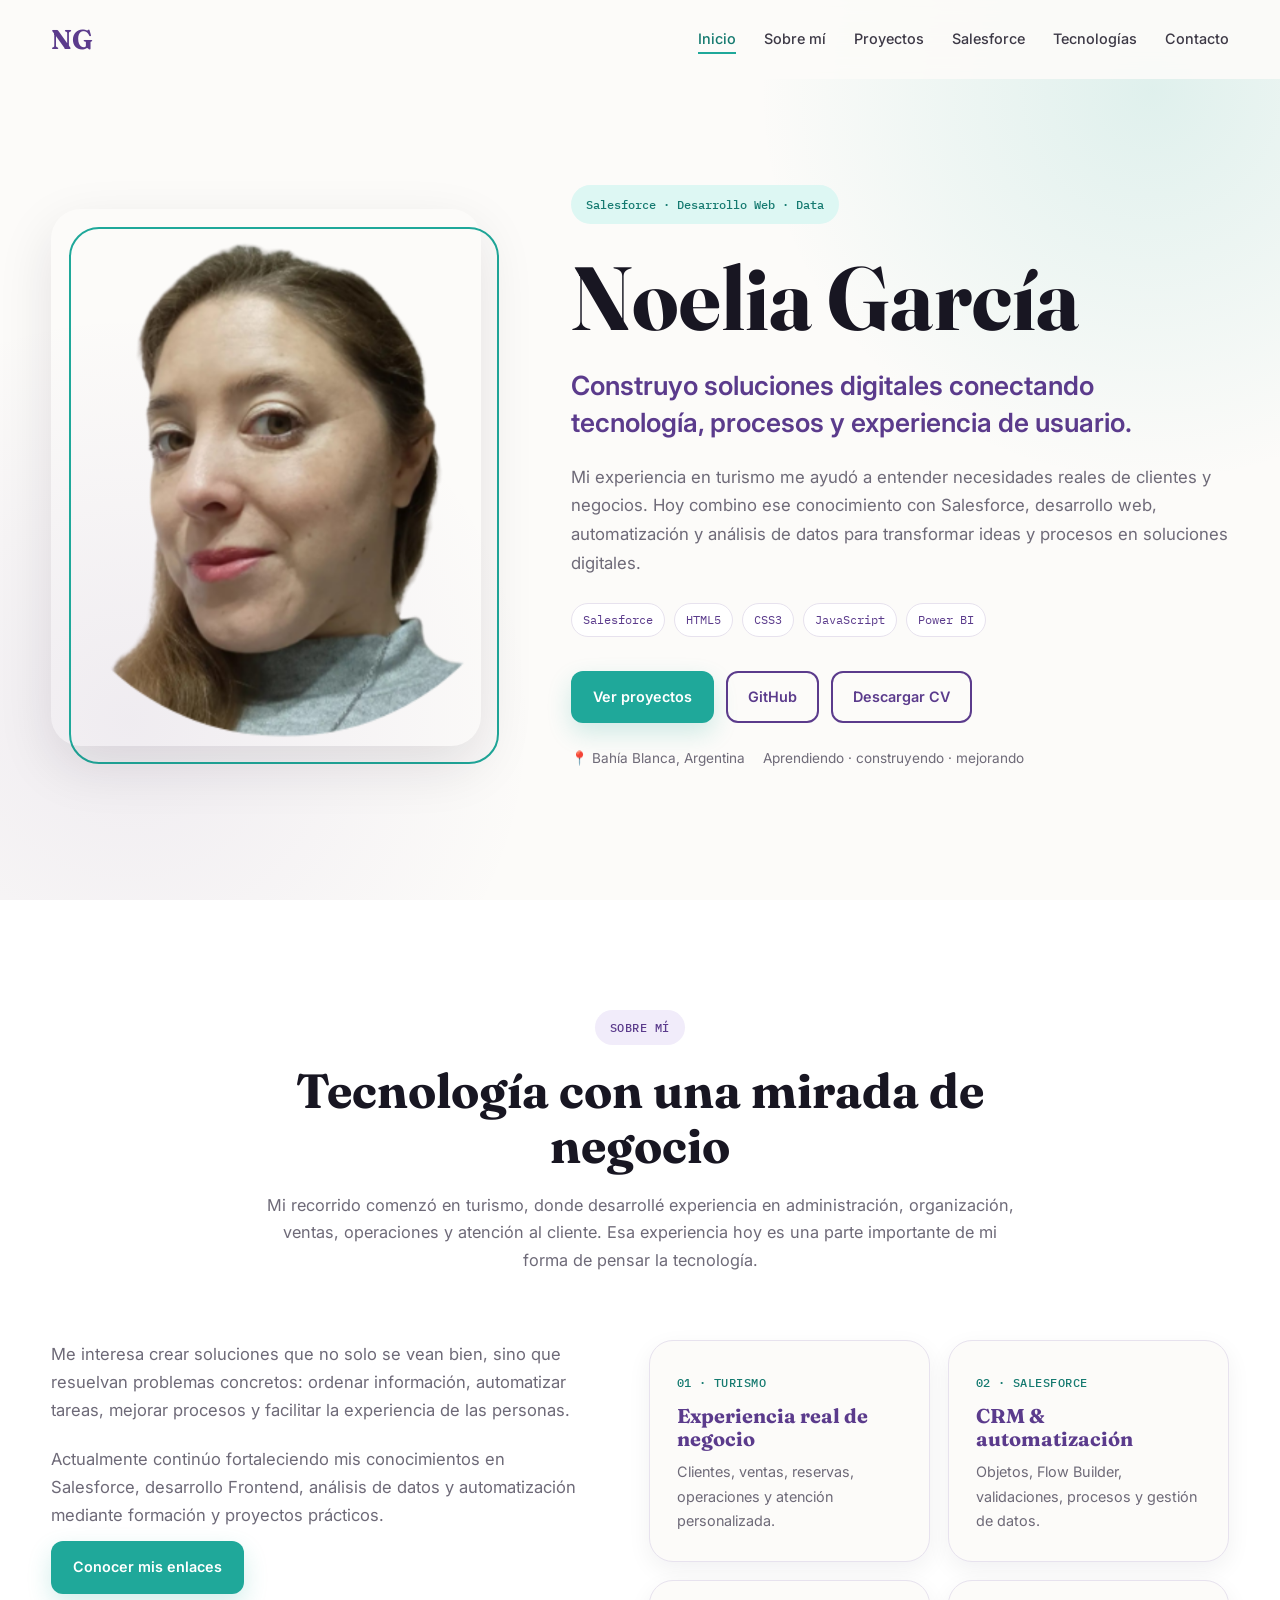
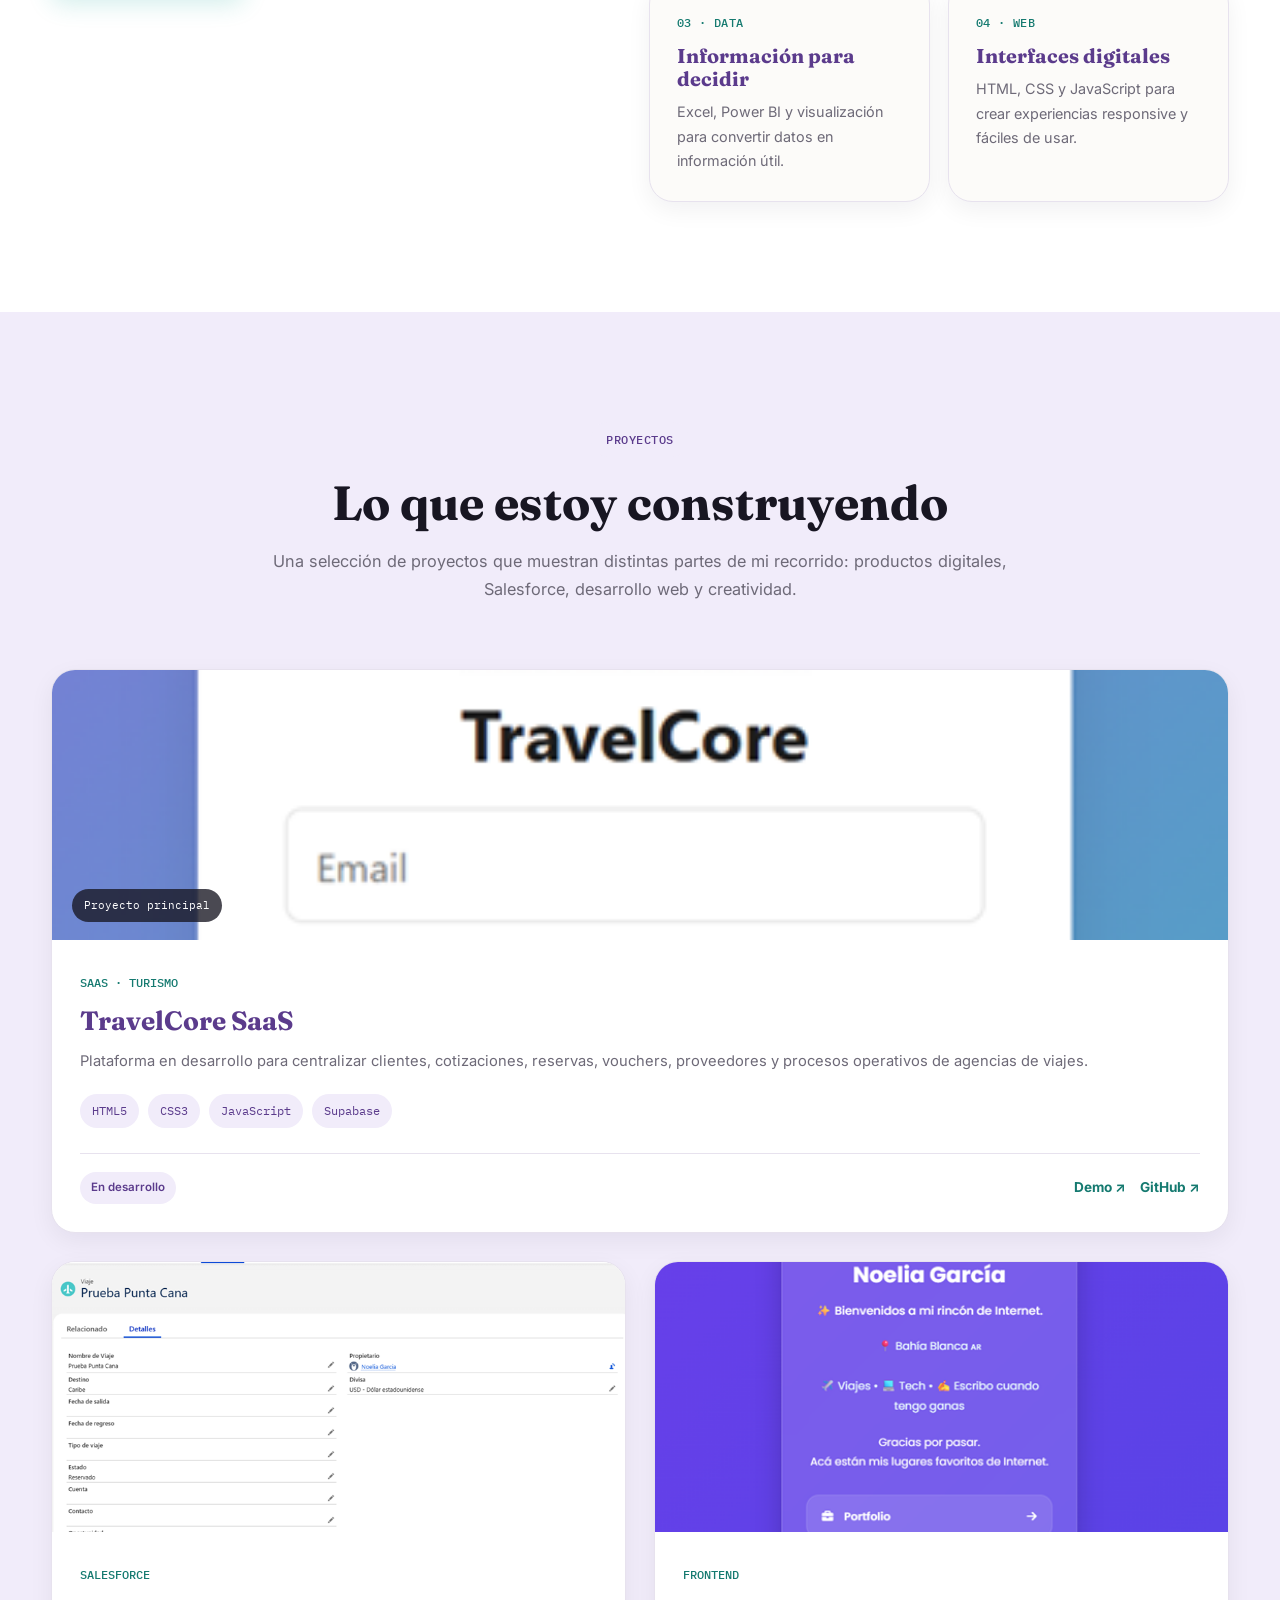
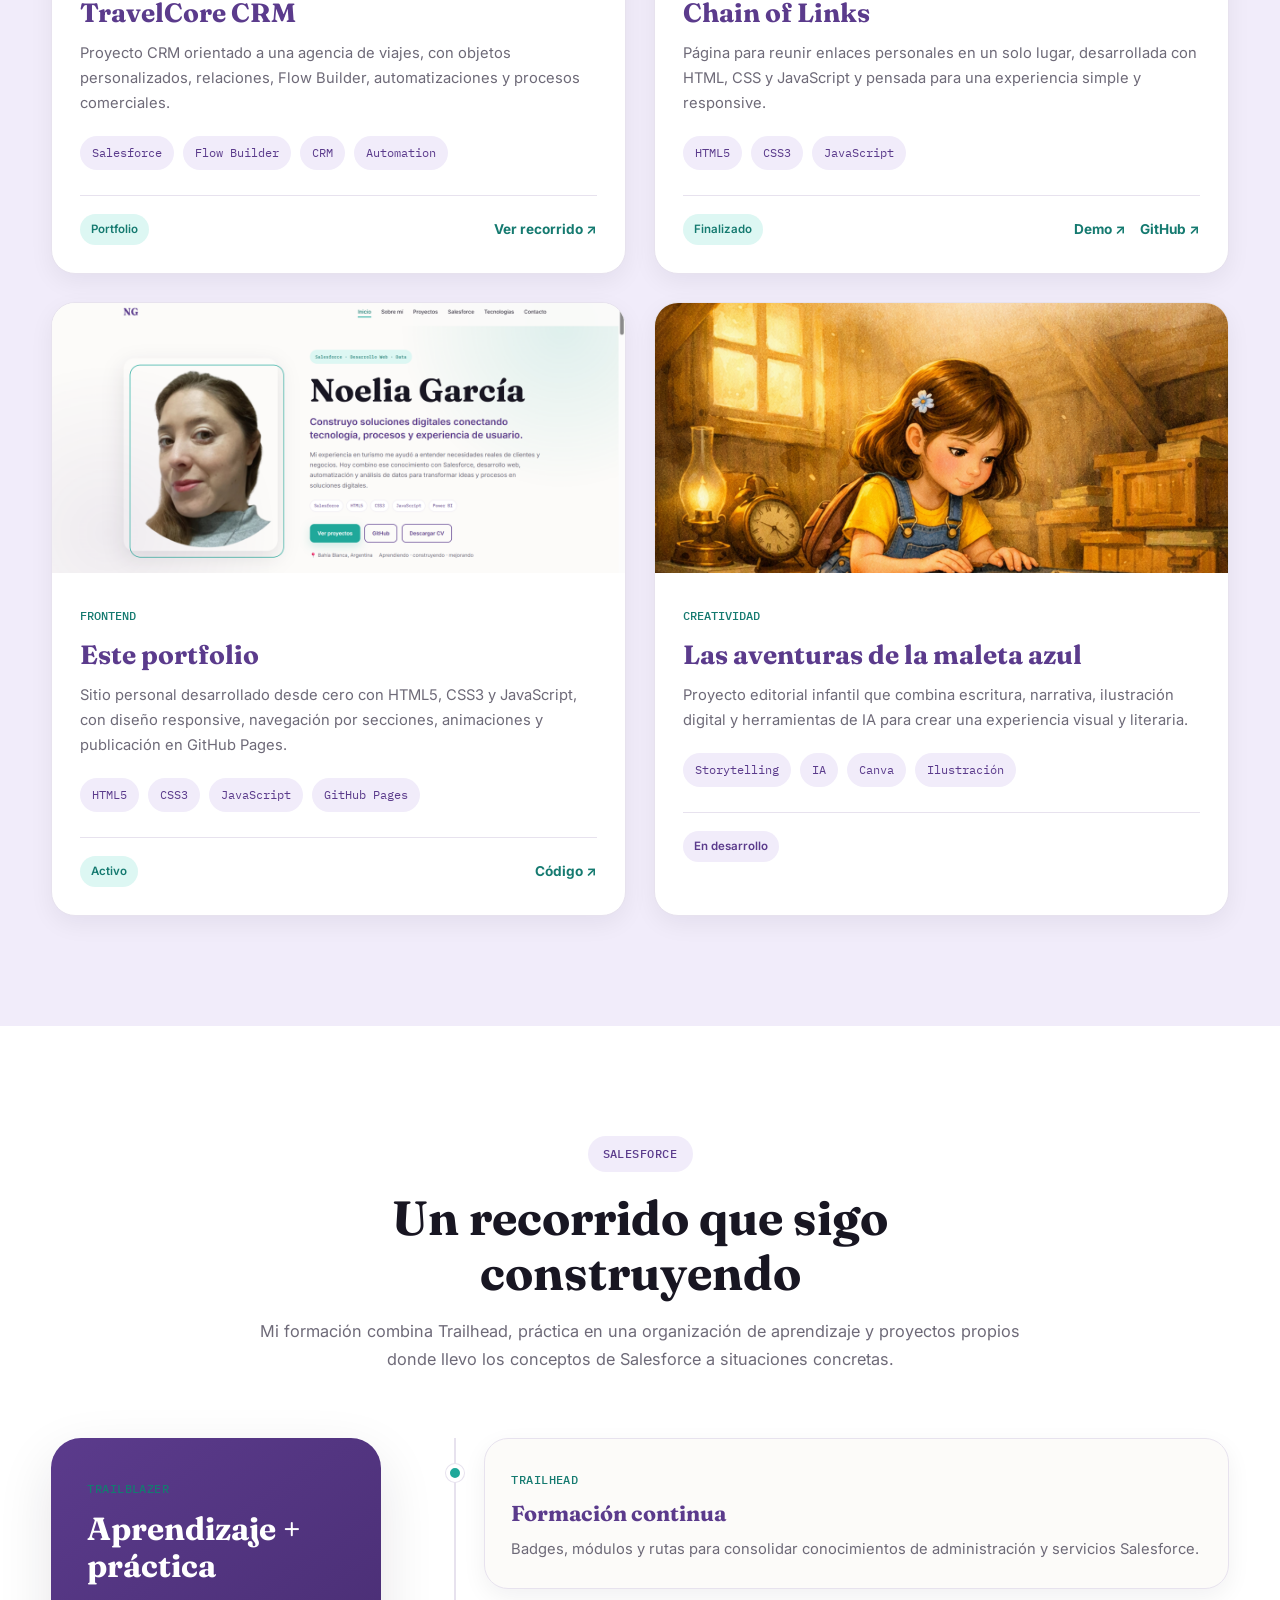
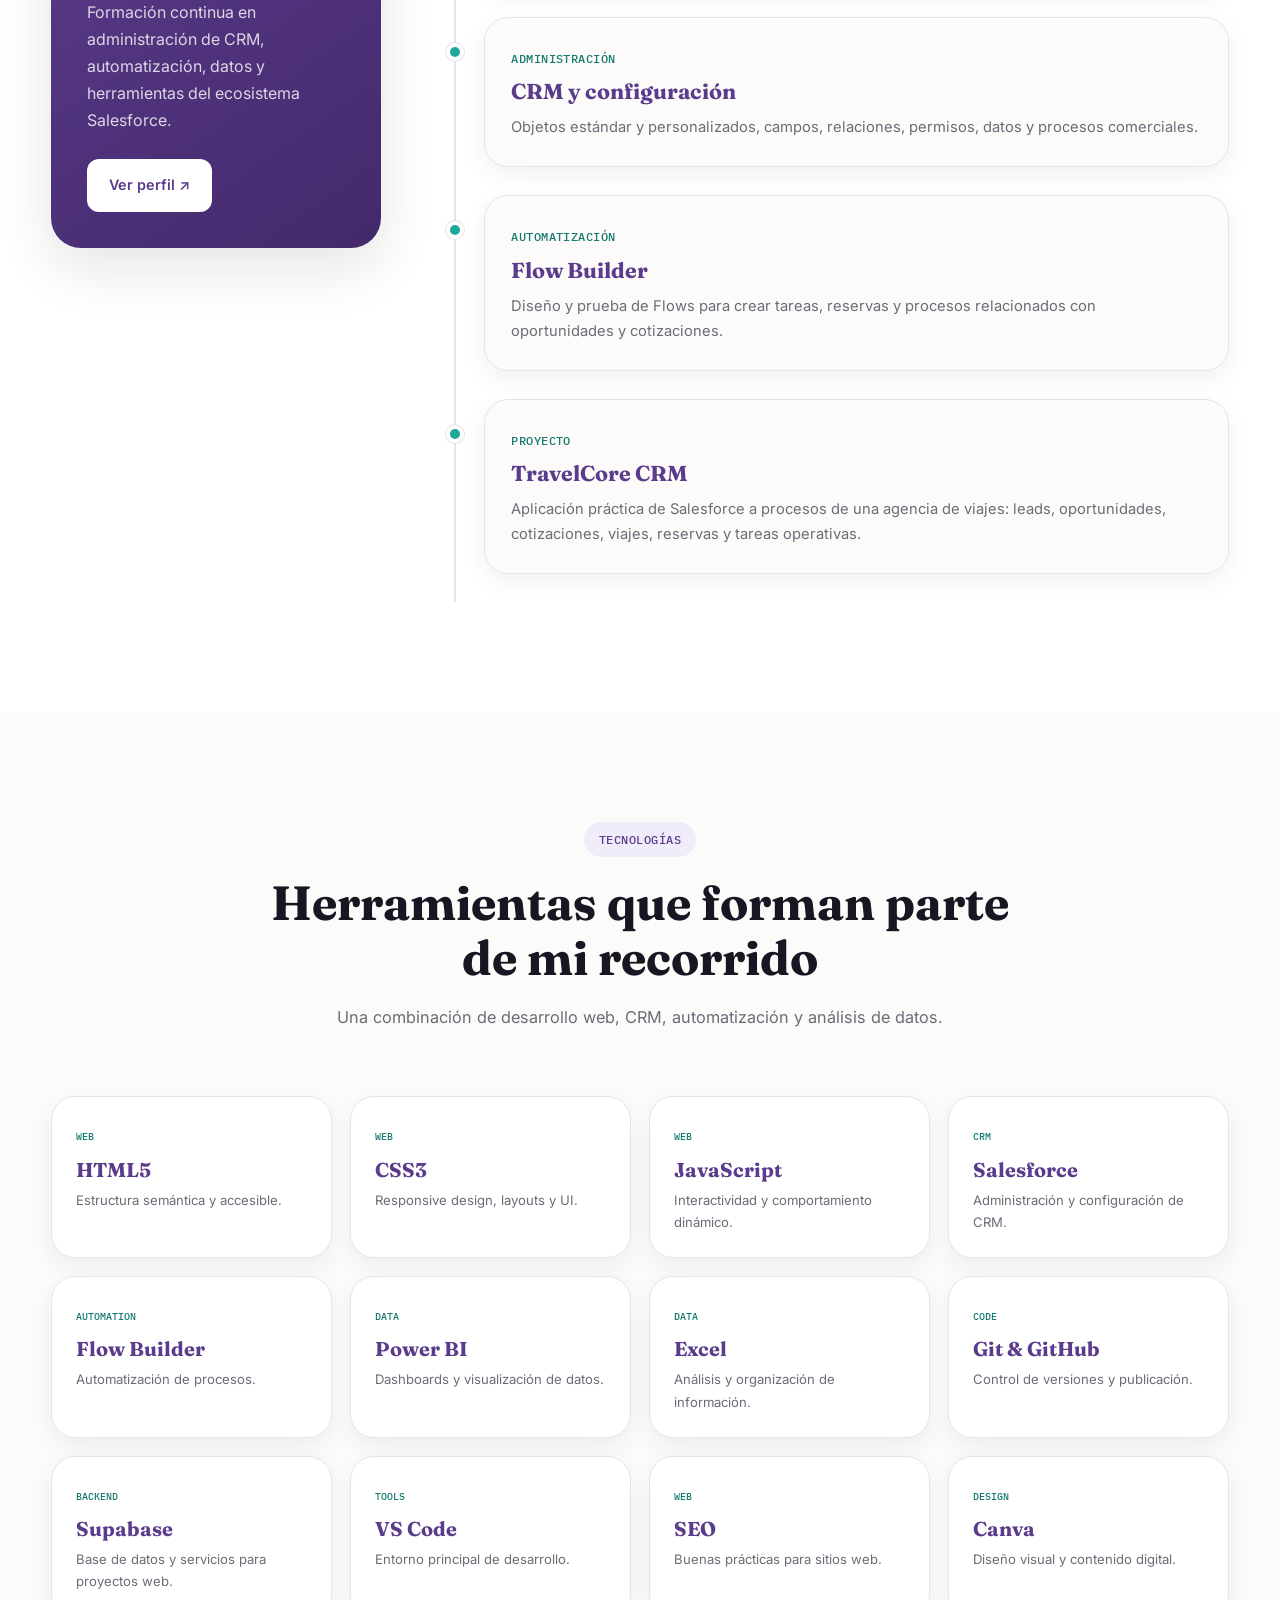
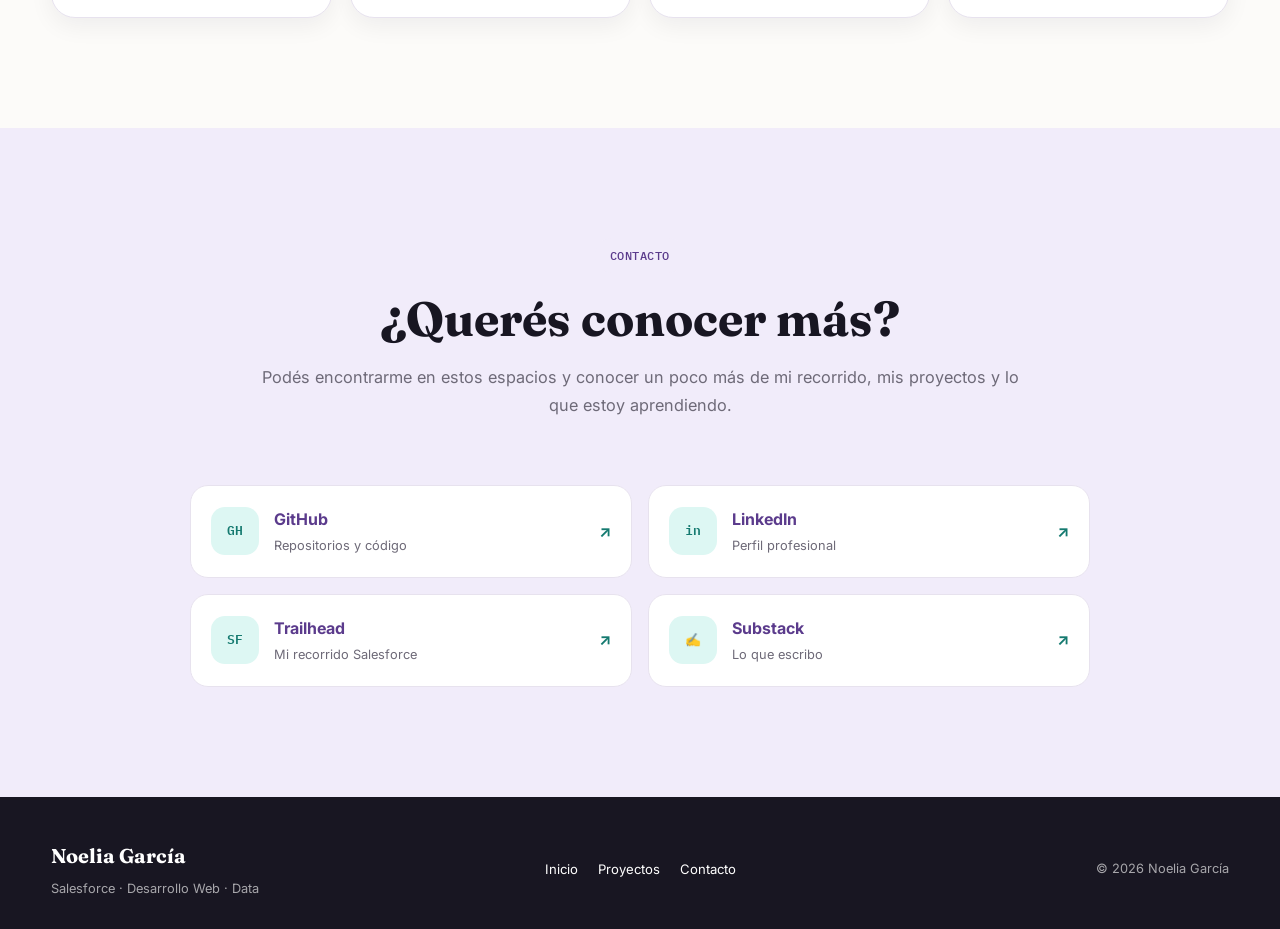
==== commit a9154d6a: "Actualiza diseño y contenido del portfolio" ====
--- a/index.html
+++ b/index.html
@@ -4,1284 +4,1521 @@
 <head>
 
     <meta charset="UTF-8">
+
     <meta name="viewport" content="width=device-width, initial-scale=1.0">
 
-    <title>Noelia García | Salesforce Administrator • Frontend Developer</title>
-
-    <meta name="description"
-        content="Portfolio profesional de Noelia García. Salesforce Administrator, Frontend Developer y especialista en soluciones digitales para empresas y turismo.">
-
-    <meta name="author" content="Noelia García">
-
-    <meta name="keywords"
-        content="Salesforce, Salesforce Administrator, HTML, CSS, JavaScript, Frontend, Portfolio, Turismo, CRM, Flow Builder">
-
-    <meta property="og:title" content="Noelia García | Portfolio Profesional">
-
-    <meta property="og:description"
-        content="Salesforce Administrator · Frontend Developer · Soluciones Digitales">
-
-    <meta property="og:type" content="website">
-
-    <meta property="og:image" content="assets/images/hero/hero.jpg">
-
-    <meta property="og:url" content="https://noeliapaolagarcia.github.io/">
-
-    <link rel="icon" href="favicon.ico">
-
-    <link rel="preconnect" href="https://fonts.googleapis.com">
-
-    <link rel="preconnect" href="https://fonts.gstatic.com" crossorigin>
+    <meta
+        name="description"
+        content="Portfolio de Noelia García: Salesforce, desarrollo web, automatización y análisis de datos."
+    >
+
+    <meta
+        name="author"
+        content="Noelia García"
+    >
+
+    <meta
+        name="theme-color"
+        content="#4B3869"
+    >
+
+    <meta
+        name="robots"
+        content="index, follow"
+    >
+
+    <meta
+        property="og:title"
+        content="Noelia García | Portfolio"
+    >
+
+    <meta
+        property="og:description"
+        content="Salesforce, desarrollo web, automatización y análisis de datos."
+    >
+
+    <meta
+        property="og:type"
+        content="website"
+    >
+
+    <meta
+        property="og:image"
+        content="assets/images/hero/foto-noelia.png"
+    >
+
+    <meta
+        property="og:url"
+        content="https://noeliapaolagarciao.github.io/Portfolio/"
+    >
+
+    <title>Noelia García | Salesforce · Web · Data</title>
 
     <link
-        href="https://fonts.googleapis.com/css2?family=Fraunces:wght@400;600;700&family=IBM+Plex+Mono:wght@400;500&family=Inter:wght@300;400;500;600;700&display=swap"
-        rel="stylesheet">
-
-    <link rel="stylesheet" href="css/style.css">
+        rel="icon"
+        href="favicon.ico"
+    >
+
+    <link
+        rel="preconnect"
+        href="https://fonts.googleapis.com"
+    >
+
+    <link
+        rel="preconnect"
+        href="https://fonts.gstatic.com"
+        crossorigin
+    >
+
+    <link
+        href="https://fonts.googleapis.com/css2?family=Fraunces:wght@500;600;700&family=IBM+Plex+Mono:wght@400;500&family=Inter:wght@300;400;500;600;700&display=swap"
+        rel="stylesheet"
+    >
+
+    <link
+        rel="stylesheet"
+        href="css/style.css"
+    >
 
 </head>
 
+
 <body>
 
-    <header class="header">
-
-        <div class="container">
-
-            <a href="#" class="logo">
-
-                NG
+
+<header class="header">
+
+    <div class="container header-inner">
+
+        <a
+            href="#home"
+            class="logo"
+            aria-label="Noelia García - Inicio"
+        >
+            NG
+        </a>
+
+
+        <button
+            class="menu-toggle"
+            type="button"
+            aria-label="Abrir menú"
+            aria-expanded="false"
+            aria-controls="main-navigation"
+        >
+
+            <span></span>
+            <span></span>
+            <span></span>
+
+        </button>
+
+
+        <nav
+            class="navbar"
+            id="main-navigation"
+            aria-label="Navegación principal"
+        >
+
+            <ul>
+
+                <li>
+                    <a href="#home">
+                        Inicio
+                    </a>
+                </li>
+
+                <li>
+                    <a href="#about">
+                        Sobre mí
+                    </a>
+                </li>
+
+                <li>
+                    <a href="#projects">
+                        Proyectos
+                    </a>
+                </li>
+
+                <li>
+                    <a href="#salesforce">
+                        Salesforce
+                    </a>
+                </li>
+
+                <li>
+                    <a href="#skills">
+                        Tecnologías
+                    </a>
+                </li>
+
+                <li>
+                    <a href="#contact">
+                        Contacto
+                    </a>
+                </li>
+
+            </ul>
+
+        </nav>
+
+    </div>
+
+</header>
+
+
+
+<main>
+
+
+<!-- =====================================================
+     HERO
+===================================================== -->
+
+<section
+    class="hero"
+    id="home"
+>
+
+    <div class="container hero-grid">
+
+
+        <div class="hero-image">
+
+            <img
+                src="assets/images/hero/foto-noelia.png"
+                alt="Noelia García"
+                fetchpriority="high"
+            >
+
+        </div>
+
+
+
+        <div class="hero-content">
+
+            <span class="tag">
+                Salesforce · Desarrollo Web · Data
+            </span>
+
+
+            <h1>
+                Noelia García
+            </h1>
+
+
+            <h2>
+                Construyo soluciones digitales conectando
+                tecnología, procesos y experiencia de usuario.
+            </h2>
+
+
+            <p class="hero-description">
+
+                Mi experiencia en turismo me ayudó a entender
+                necesidades reales de clientes y negocios.
+
+                Hoy combino ese conocimiento con Salesforce,
+                desarrollo web, automatización y análisis de datos
+                para transformar ideas y procesos en soluciones digitales.
+
+            </p>
+
+
+            <div
+                class="hero-tags"
+                aria-label="Principales áreas"
+            >
+
+                <span>Salesforce</span>
+
+                <span>HTML5</span>
+
+                <span>CSS3</span>
+
+                <span>JavaScript</span>
+
+                <span>Power BI</span>
+
+            </div>
+
+
+            <div class="hero-buttons">
+
+                <a
+                    href="#projects"
+                    class="btn btn-primary"
+                >
+                    Ver proyectos
+                </a>
+
+
+                <a
+                    href="https://github.com/NoeliaPaolaGarciaO"
+                    target="_blank"
+                    rel="noopener noreferrer"
+                    class="btn btn-secondary"
+                >
+                    GitHub
+                </a>
+
+
+                <a
+                    href="assets/cv/Noelia-Garcia-CV.pdf"
+                    class="btn btn-secondary"
+                    download
+                >
+                    Descargar CV
+                </a>
+
+            </div>
+
+
+            <div class="hero-note">
+
+                <span>
+                    📍 Bahía Blanca, Argentina
+                </span>
+
+                <span>
+                    Aprendiendo · construyendo · mejorando
+                </span>
+
+            </div>
+
+        </div>
+
+    </div>
+
+</section>
+
+
+
+<!-- =====================================================
+     SOBRE MÍ
+===================================================== -->
+
+<section
+    class="about section"
+    id="about"
+>
+
+    <div class="container">
+
+
+        <div class="section-header">
+
+            <span class="section-tag">
+                Sobre mí
+            </span>
+
+
+            <h2>
+                Tecnología con una mirada de negocio
+            </h2>
+
+
+            <p>
+
+                Mi recorrido comenzó en turismo,
+                donde desarrollé experiencia en administración,
+                organización, ventas, operaciones y atención al cliente.
+
+                Esa experiencia hoy es una parte importante
+                de mi forma de pensar la tecnología.
+
+            </p>
+
+        </div>
+
+
+
+        <div class="about-grid">
+
+
+            <div class="about-text">
+
+                <p>
+
+                    Me interesa crear soluciones que no solo se vean bien,
+                    sino que resuelvan problemas concretos:
+                    ordenar información, automatizar tareas,
+                    mejorar procesos y facilitar la experiencia
+                    de las personas.
+
+                </p>
+
+
+                <p>
+
+                    Actualmente continúo fortaleciendo mis conocimientos
+                    en Salesforce, desarrollo Frontend,
+                    análisis de datos y automatización mediante
+                    formación y proyectos prácticos.
+
+                </p>
+
+
+                <a
+                    href="#contact"
+                    class="btn btn-primary"
+                >
+                    Conocer mis enlaces
+                </a>
+
+            </div>
+
+
+
+            <div class="about-cards">
+
+
+                <article class="about-card">
+
+                    <span>
+                        01 · Turismo
+                    </span>
+
+                    <h3>
+                        Experiencia real de negocio
+                    </h3>
+
+                    <p>
+                        Clientes, ventas, reservas,
+                        operaciones y atención personalizada.
+                    </p>
+
+                </article>
+
+
+
+                <article class="about-card">
+
+                    <span>
+                        02 · Salesforce
+                    </span>
+
+                    <h3>
+                        CRM & automatización
+                    </h3>
+
+                    <p>
+                        Objetos, Flow Builder,
+                        validaciones, procesos y gestión de datos.
+                    </p>
+
+                </article>
+
+
+
+                <article class="about-card">
+
+                    <span>
+                        03 · Data
+                    </span>
+
+                    <h3>
+                        Información para decidir
+                    </h3>
+
+                    <p>
+                        Excel, Power BI y visualización
+                        para convertir datos en información útil.
+                    </p>
+
+                </article>
+
+
+
+                <article class="about-card">
+
+                    <span>
+                        04 · Web
+                    </span>
+
+                    <h3>
+                        Interfaces digitales
+                    </h3>
+
+                    <p>
+                        HTML, CSS y JavaScript para crear
+                        experiencias responsive y fáciles de usar.
+                    </p>
+
+                </article>
+
+
+            </div>
+
+        </div>
+
+    </div>
+
+</section>
+
+
+
+<!-- =====================================================
+     PROYECTOS
+===================================================== -->
+
+<section
+    class="projects section"
+    id="projects"
+>
+
+    <div class="container">
+
+
+        <div class="section-header">
+
+            <span class="section-tag">
+                Proyectos
+            </span>
+
+
+            <h2>
+                Lo que estoy construyendo
+            </h2>
+
+
+            <p>
+
+                Una selección de proyectos que muestran
+                distintas partes de mi recorrido:
+                productos digitales, Salesforce,
+                desarrollo web y creatividad.
+
+            </p>
+
+        </div>
+
+
+
+        <div class="projects-grid">
+
+
+            <!-- TRAVELCORE -->
+
+            <article class="project-card featured">
+
+                <div class="project-image-wrap">
+
+                    <img
+                        src="assets/images/projects/travelcore-saas/portada.png"
+                        alt="Vista de TravelCore SaaS"
+                        loading="lazy"
+                    >
+
+                    <span class="project-label">
+                        Proyecto principal
+                    </span>
+
+                </div>
+
+
+                <div class="project-content">
+
+                    <span class="project-category">
+                        SaaS · Turismo
+                    </span>
+
+
+                    <h3>
+                        TravelCore SaaS
+                    </h3>
+
+
+                    <p>
+
+                        Plataforma en desarrollo para centralizar
+                        clientes, cotizaciones, reservas, vouchers,
+                        proveedores y procesos operativos
+                        de agencias de viajes.
+
+                    </p>
+
+
+                    <div class="project-tech">
+
+                        <span>HTML5</span>
+                        <span>CSS3</span>
+                        <span>JavaScript</span>
+                        <span>Supabase</span>
+
+                    </div>
+
+
+                    <div class="project-footer">
+
+                        <span class="status development">
+                            En desarrollo
+                        </span>
+
+
+                        <div class="project-links">
+
+                            <a
+                                href="https://noeliapaolagarciao.github.io/travelcore-saas/login.html"
+                                target="_blank"
+                                rel="noopener noreferrer"
+                            >
+                                Demo ↗
+                            </a>
+
+
+                            <a
+                                href="https://github.com/NoeliaPaolaGarciaO/travelcore-saas"
+                                target="_blank"
+                                rel="noopener noreferrer"
+                            >
+                                GitHub ↗
+                            </a>
+
+                        </div>
+
+                    </div>
+
+                </div>
+
+            </article>
+
+
+
+            <!-- SALESFORCE -->
+
+            <article class="project-card">
+
+                <div class="project-image-wrap">
+
+                    <img
+                        src="assets/images/projects/salesforce-crm/portada.png"
+                        alt="Proyecto Salesforce CRM"
+                        loading="lazy"
+                    >
+
+                </div>
+
+
+                <div class="project-content">
+
+                    <span class="project-category">
+                        Salesforce
+                    </span>
+
+
+                    <h3>
+                        TravelCore CRM
+                    </h3>
+
+
+                    <p>
+
+                        Proyecto CRM orientado a una agencia
+                        de viajes, con objetos personalizados,
+                        relaciones, Flow Builder,
+                        automatizaciones y procesos comerciales.
+
+                    </p>
+
+
+                    <div class="project-tech">
+
+                        <span>Salesforce</span>
+                        <span>Flow Builder</span>
+                        <span>CRM</span>
+                        <span>Automation</span>
+
+                    </div>
+
+
+                    <div class="project-footer">
+
+                        <span class="status">
+                            Portfolio
+                        </span>
+
+
+                        <a href="#salesforce">
+                            Ver recorrido ↗
+                        </a>
+
+                    </div>
+
+                </div>
+
+            </article>
+
+
+
+            <!-- CHAIN OF LINKS -->
+
+            <article class="project-card">
+
+                <div class="project-image-wrap">
+
+                    <img
+                        src="assets/images/projects/chain-of-links/portada.png"
+                        alt="Vista de Chain of Links"
+                        loading="lazy"
+                    >
+
+                </div>
+
+
+                <div class="project-content">
+
+                    <span class="project-category">
+                        Frontend
+                    </span>
+
+
+                    <h3>
+                        Chain of Links
+                    </h3>
+
+
+                    <p>
+
+                        Página para reunir enlaces personales
+                        en un solo lugar, desarrollada con HTML,
+                        CSS y JavaScript y pensada para una
+                        experiencia simple y responsive.
+
+                    </p>
+
+
+                    <div class="project-tech">
+
+                        <span>HTML5</span>
+                        <span>CSS3</span>
+                        <span>JavaScript</span>
+
+                    </div>
+
+
+                    <div class="project-footer">
+
+                        <span class="status">
+                            Finalizado
+                        </span>
+
+
+                        <div class="project-links">
+
+                            <a
+                                href="https://noeliapaolagarciao.github.io/chain_of_links/"
+                                target="_blank"
+                                rel="noopener noreferrer"
+                            >
+                                Demo ↗
+                            </a>
+
+
+                            <a
+                                href="https://github.com/NoeliaPaolaGarciaO/chain_of_links"
+                                target="_blank"
+                                rel="noopener noreferrer"
+                            >
+                                GitHub ↗
+                            </a>
+
+                        </div>
+
+                    </div>
+
+                </div>
+
+            </article>
+
+
+
+            <!-- PORTFOLIO -->
+
+            <article class="project-card">
+
+                <div class="project-image-wrap">
+
+                    <img
+                        src="assets/images/projects/portfolio/portada.png"
+                        alt="Vista del portfolio personal"
+                        loading="lazy"
+                    >
+
+                </div>
+
+
+                <div class="project-content">
+
+                    <span class="project-category">
+                        Frontend
+                    </span>
+
+
+                    <h3>
+                        Este portfolio
+                    </h3>
+
+
+                    <p>
+
+                        Sitio personal desarrollado desde cero
+                        con HTML5, CSS3 y JavaScript,
+                        con diseño responsive, navegación por secciones,
+                        animaciones y publicación en GitHub Pages.
+
+                    </p>
+
+
+                    <div class="project-tech">
+
+                        <span>HTML5</span>
+                        <span>CSS3</span>
+                        <span>JavaScript</span>
+                        <span>GitHub Pages</span>
+
+                    </div>
+
+
+                    <div class="project-footer">
+
+                        <span class="status active">
+                            Activo
+                        </span>
+
+
+                        <a
+                            href="https://github.com/NoeliaPaolaGarciaO/Portfolio"
+                            target="_blank"
+                            rel="noopener noreferrer"
+                        >
+                            Código ↗
+                        </a>
+
+                    </div>
+
+                </div>
+
+            </article>
+
+
+
+            <!-- MALETA AZUL -->
+
+            <article class="project-card">
+
+                <div class="project-image-wrap">
+
+                    <img
+                        src="assets/images/projects/maleta-azul/portada.png"
+                        alt="Las aventuras de la maleta azul"
+                        loading="lazy"
+                    >
+
+                </div>
+
+
+                <div class="project-content">
+
+                    <span class="project-category">
+                        Creatividad
+                    </span>
+
+
+                    <h3>
+                        Las aventuras de la maleta azul
+                    </h3>
+
+
+                    <p>
+
+                        Proyecto editorial infantil que combina
+                        escritura, narrativa, ilustración digital
+                        y herramientas de IA para crear una experiencia
+                        visual y literaria.
+
+                    </p>
+
+
+                    <div class="project-tech">
+
+                        <span>Storytelling</span>
+                        <span>IA</span>
+                        <span>Canva</span>
+                        <span>Ilustración</span>
+
+                    </div>
+
+
+                    <div class="project-footer">
+
+                        <span class="status development">
+                            En desarrollo
+                        </span>
+
+                    </div>
+
+                </div>
+
+            </article>
+
+
+        </div>
+
+    </div>
+
+</section>
+
+
+
+<!-- =====================================================
+     SALESFORCE
+===================================================== -->
+
+<section
+    class="salesforce section"
+    id="salesforce"
+>
+
+    <div class="container">
+
+
+        <div class="section-header">
+
+            <span class="section-tag">
+                Salesforce
+            </span>
+
+
+            <h2>
+                Un recorrido que sigo construyendo
+            </h2>
+
+
+            <p>
+
+                Mi formación combina Trailhead,
+                práctica en una organización de aprendizaje
+                y proyectos propios donde llevo los conceptos
+                de Salesforce a situaciones concretas.
+
+            </p>
+
+        </div>
+
+
+
+        <div class="salesforce-grid">
+
+
+            <aside class="profile-card">
+
+                <span class="profile-kicker">
+                    Trailblazer
+                </span>
+
+
+                <h3>
+                    Aprendizaje + práctica
+                </h3>
+
+
+                <p>
+
+                    Formación continua en administración de CRM,
+                    automatización, datos y herramientas
+                    del ecosistema Salesforce.
+
+                </p>
+
+
+                <a
+                    href="https://www.salesforce.com/trailblazer/noeliapgarcia"
+                    target="_blank"
+                    rel="noopener noreferrer"
+                    class="btn btn-light"
+                >
+                    Ver perfil ↗
+                </a>
+
+            </aside>
+
+
+
+            <div class="timeline">
+
+
+                <article class="timeline-item">
+
+                    <span class="timeline-dot"></span>
+
+                    <div class="timeline-content">
+
+                        <span class="timeline-label">
+                            Trailhead
+                        </span>
+
+                        <h3>
+                            Formación continua
+                        </h3>
+
+                        <p>
+
+                            Badges, módulos y rutas para consolidar
+                            conocimientos de administración
+                            y servicios Salesforce.
+
+                        </p>
+
+                    </div>
+
+                </article>
+
+
+
+                <article class="timeline-item">
+
+                    <span class="timeline-dot"></span>
+
+                    <div class="timeline-content">
+
+                        <span class="timeline-label">
+                            Administración
+                        </span>
+
+                        <h3>
+                            CRM y configuración
+                        </h3>
+
+                        <p>
+
+                            Objetos estándar y personalizados,
+                            campos, relaciones, permisos,
+                            datos y procesos comerciales.
+
+                        </p>
+
+                    </div>
+
+                </article>
+
+
+
+                <article class="timeline-item">
+
+                    <span class="timeline-dot"></span>
+
+                    <div class="timeline-content">
+
+                        <span class="timeline-label">
+                            Automatización
+                        </span>
+
+                        <h3>
+                            Flow Builder
+                        </h3>
+
+                        <p>
+
+                            Diseño y prueba de Flows para crear tareas,
+                            reservas y procesos relacionados con
+                            oportunidades y cotizaciones.
+
+                        </p>
+
+                    </div>
+
+                </article>
+
+
+
+                <article class="timeline-item">
+
+                    <span class="timeline-dot"></span>
+
+                    <div class="timeline-content">
+
+                        <span class="timeline-label">
+                            Proyecto
+                        </span>
+
+                        <h3>
+                            TravelCore CRM
+                        </h3>
+
+                        <p>
+
+                            Aplicación práctica de Salesforce
+                            a procesos de una agencia de viajes:
+                            leads, oportunidades, cotizaciones,
+                            viajes, reservas y tareas operativas.
+
+                        </p>
+
+                    </div>
+
+                </article>
+
+
+            </div>
+
+        </div>
+
+    </div>
+
+</section>
+
+
+
+<!-- =====================================================
+     TECNOLOGÍAS
+===================================================== -->
+
+<section
+    class="skills section"
+    id="skills"
+>
+
+    <div class="container">
+
+
+        <div class="section-header">
+
+            <span class="section-tag">
+                Tecnologías
+            </span>
+
+
+            <h2>
+                Herramientas que forman parte de mi recorrido
+            </h2>
+
+
+            <p>
+
+                Una combinación de desarrollo web,
+                CRM, automatización y análisis de datos.
+
+            </p>
+
+        </div>
+
+
+
+        <div class="skills-grid">
+
+
+            <article class="skill-card">
+
+                <span>WEB</span>
+
+                <h3>HTML5</h3>
+
+                <p>
+                    Estructura semántica y accesible.
+                </p>
+
+            </article>
+
+
+
+            <article class="skill-card">
+
+                <span>WEB</span>
+
+                <h3>CSS3</h3>
+
+                <p>
+                    Responsive design, layouts y UI.
+                </p>
+
+            </article>
+
+
+
+            <article class="skill-card">
+
+                <span>WEB</span>
+
+                <h3>JavaScript</h3>
+
+                <p>
+                    Interactividad y comportamiento dinámico.
+                </p>
+
+            </article>
+
+
+
+            <article class="skill-card">
+
+                <span>CRM</span>
+
+                <h3>Salesforce</h3>
+
+                <p>
+                    Administración y configuración de CRM.
+                </p>
+
+            </article>
+
+
+
+            <article class="skill-card">
+
+                <span>AUTOMATION</span>
+
+                <h3>Flow Builder</h3>
+
+                <p>
+                    Automatización de procesos.
+                </p>
+
+            </article>
+
+
+
+            <article class="skill-card">
+
+                <span>DATA</span>
+
+                <h3>Power BI</h3>
+
+                <p>
+                    Dashboards y visualización de datos.
+                </p>
+
+            </article>
+
+
+
+            <article class="skill-card">
+
+                <span>DATA</span>
+
+                <h3>Excel</h3>
+
+                <p>
+                    Análisis y organización de información.
+                </p>
+
+            </article>
+
+
+
+            <article class="skill-card">
+
+                <span>CODE</span>
+
+                <h3>Git & GitHub</h3>
+
+                <p>
+                    Control de versiones y publicación.
+                </p>
+
+            </article>
+
+
+
+            <article class="skill-card">
+
+                <span>BACKEND</span>
+
+                <h3>Supabase</h3>
+
+                <p>
+                    Base de datos y servicios para proyectos web.
+                </p>
+
+            </article>
+
+
+
+            <article class="skill-card">
+
+                <span>TOOLS</span>
+
+                <h3>VS Code</h3>
+
+                <p>
+                    Entorno principal de desarrollo.
+                </p>
+
+            </article>
+
+
+
+            <article class="skill-card">
+
+                <span>WEB</span>
+
+                <h3>SEO</h3>
+
+                <p>
+                    Buenas prácticas para sitios web.
+                </p>
+
+            </article>
+
+
+
+            <article class="skill-card">
+
+                <span>DESIGN</span>
+
+                <h3>Canva</h3>
+
+                <p>
+                    Diseño visual y contenido digital.
+                </p>
+
+            </article>
+
+
+        </div>
+
+    </div>
+
+</section>
+
+
+
+<!-- =====================================================
+     CONTACTO
+===================================================== -->
+
+<section
+    class="contact section"
+    id="contact"
+>
+
+    <div class="container contact-container">
+
+
+        <div class="section-header">
+
+            <span class="section-tag">
+                Contacto
+            </span>
+
+
+            <h2>
+                ¿Querés conocer más?
+            </h2>
+
+
+            <p>
+
+                Podés encontrarme en estos espacios
+                y conocer un poco más de mi recorrido,
+                mis proyectos y lo que estoy aprendiendo.
+
+            </p>
+
+        </div>
+
+
+
+        <div class="contact-grid">
+
+
+            <a
+                href="https://github.com/NoeliaPaolaGarciaO"
+                target="_blank"
+                rel="noopener noreferrer"
+                class="contact-card"
+            >
+
+                <span class="contact-icon">
+                    GH
+                </span>
+
+                <div>
+
+                    <strong>
+                        GitHub
+                    </strong>
+
+                    <small>
+                        Repositorios y código
+                    </small>
+
+                </div>
+
+                <span>
+                    ↗
+                </span>
 
             </a>
 
-            <button class="menu-toggle" aria-label="Abrir menú">
-
-                ☰
-
-            </button>
-
-            <nav class="navbar">
-
-                <ul>
-
-                    <li><a href="#home">Inicio</a></li>
-
-                    <li><a href="#about">Sobre mí</a></li>
-
-                    <li><a href="#projects">Proyectos</a></li>
-
-                    <li><a href="#journey">Salesforce Journey</a></li>
-
-                    <li><a href="#skills">Tecnologías</a></li>
-
-                    <li><a href="#contact">Contacto</a></li>
-
-                </ul>
-
-            </nav>
+
+
+            <a
+                href="https://www.linkedin.com/in/noeliapgarcia/"
+                target="_blank"
+                rel="noopener noreferrer"
+                class="contact-card"
+            >
+
+                <span class="contact-icon">
+                    in
+                </span>
+
+                <div>
+
+                    <strong>
+                        LinkedIn
+                    </strong>
+
+                    <small>
+                        Perfil profesional
+                    </small>
+
+                </div>
+
+                <span>
+                    ↗
+                </span>
+
+            </a>
+
+
+
+            <a
+                href="https://www.salesforce.com/trailblazer/noeliapgarcia"
+                target="_blank"
+                rel="noopener noreferrer"
+                class="contact-card"
+            >
+
+                <span class="contact-icon">
+                    SF
+                </span>
+
+                <div>
+
+                    <strong>
+                        Trailhead
+                    </strong>
+
+                    <small>
+                        Mi recorrido Salesforce
+                    </small>
+
+                </div>
+
+                <span>
+                    ↗
+                </span>
+
+            </a>
+
+
+
+            <a
+                href="https://substack.com/@noepgarcia"
+                target="_blank"
+                rel="noopener noreferrer"
+                class="contact-card"
+            >
+
+                <span class="contact-icon">
+                    ✍
+                </span>
+
+                <div>
+
+                    <strong>
+                        Substack
+                    </strong>
+
+                    <small>
+                        Lo que escribo
+                    </small>
+
+                </div>
+
+                <span>
+                    ↗
+                </span>
+
+            </a>
+
 
         </div>
 
-    </header>
-
-    <main>
-
-        <!-- ========================================= -->
-
-        <!-- HERO -->
-
-        <!-- ========================================= -->
-
-        <section class="hero" id="home">
-
-            <div class="container hero-grid">
-
-                <div class="hero-image">
-
-                    <img src="assets/images/hero/foto-noelia.png"
-                        alt="Fotografía de Noelia García">
-
-                </div>
-
-                <div class="hero-content">
-
-                    <span class="tag">
-
-                        Salesforce Administrator
-
-                    </span>
-
-                    <h1>
-
-                        Noelia García
-
-                    </h1>
-
-                    <h2>
-
-                        Frontend Developer · Salesforce · Soluciones Digitales
-
-                    </h2>
-
-                    <p>
-
-                        Profesional con experiencia en turismo, administración y
-                        atención al cliente que evolucionó hacia el desarrollo
-                        web, Salesforce y la automatización de procesos para
-                        crear soluciones digitales modernas, optimizar la gestión
-                        empresarial y mejorar la experiencia del usuario.
-
-                    </p>
-
-                    <div class="hero-buttons">
-
-                        <a href="https://github.com/NoeliaPaolaGarciaO"
-                            target="_blank"
-                            class="btn btn-primary">
-
-                            GitHub
-
-                        </a>
-
-                        <a href="https://www.linkedin.com/in/noeliapgarcia/"
-                            target="_blank"
-                            class="btn btn-secondary">
-
-                            LinkedIn
-
-                        </a>
-
-                        <a href="https://www.salesforce.com/trailblazer/noeliapgarcia"
-                            target="_blank"
-                            class="btn btn-secondary">
-
-                            Trailhead
-
-                        </a>
-
-                        <a href="#"
-                            class="btn btn-secondary">
-
-                            Substack
-
-                        </a>
-
-                        <a href="assets/cv/Noelia-Garcia-CV.pdf"
-                            class="btn btn-primary"
-                            download>
-
-                            Descargar CV
-
-                        </a>
-
-                    </div>
-
-                    <div class="hero-stats">
-
-                        <div class="stat">
-
-                            <h3>
-
-                                79
-
-                            </h3>
-
-                            <span>
-
-                                Insignias
-
-                            </span>
-
-                        </div>
-
-                        <div class="stat">
-
-                            <h3>
-
-                                44.425
-
-                            </h3>
-
-                            <span>
-
-                                Puntos Trailhead
-
-                            </span>
-
-                        </div>
-
-                        <div class="stat">
-
-                            <h3>
-
-                                12
-
-                            </h3>
-
-                            <span>
-
-                                Rutas
-
-                            </span>
-
-                        </div>
-
-                    </div>
-
-                </div>
-
-            </div>
-
-        </section>
-        <!-- ========================================= -->
-        <!-- SOBRE MÍ -->
-        <!-- ========================================= -->
-
-        <section class="about section" id="about">
-
-            <div class="container">
-
-                <div class="section-header">
-
-                    <span class="section-tag">Sobre mí</span>
-
-                    <h2>Transformando experiencia en soluciones digitales</h2>
-
-                    <p>
-                        Mi recorrido profesional comenzó en el sector turístico,
-                        donde desarrollé experiencia en administración,
-                        organización, ventas y atención al cliente.
-                    </p>
-
-                </div>
-
-                <div class="about-grid">
-
-                    <div class="about-text">
-
-                        <p>
-
-                            Con el tiempo descubrí mi interés por la tecnología y
-                            decidí orientar mi carrera hacia el desarrollo web,
-                            Salesforce y la automatización de procesos.
-
-                        </p>
-
-                        <p>
-
-                            Actualmente diseño soluciones digitales enfocadas en
-                            mejorar la gestión empresarial, optimizar procesos y
-                            ofrecer experiencias más eficientes tanto para los
-                            usuarios como para las organizaciones.
-
-                        </p>
-
-                        <p>
-
-                            Me interesa combinar análisis, diseño y tecnología
-                            para crear productos modernos, intuitivos y
-                            escalables.
-
-                        </p>
-
-                        <a href="#projects" class="btn btn-primary">
-
-                            Ver proyectos
-
-                        </a>
-
-                    </div>
-
-                    <div class="about-cards">
-
-                        <article class="about-card">
-
-                            <span>Turismo</span>
-
-                            <h3>Experiencia Comercial</h3>
-
-                            <p>
-
-                                Gestión de clientes, reservas, operaciones y
-                                atención personalizada.
-
-                            </p>
-
-                        </article>
-
-                        <article class="about-card">
-
-                            <span>Salesforce</span>
-
-                            <h3>CRM & Automatización</h3>
-
-                            <p>
-
-                                Objetos personalizados, Flow Builder,
-                                automatizaciones y mejora de procesos.
-
-                            </p>
-
-                        </article>
-
-                        <article class="about-card">
-
-                            <span>Frontend</span>
-
-                            <h3>Desarrollo Web</h3>
-
-                            <p>
-
-                                HTML, CSS y JavaScript para crear interfaces
-                                modernas, rápidas y responsive.
-
-                            </p>
-
-                        </article>
-
-                    </div>
-
-                </div>
-
-            </div>
-
-        </section>
-
-        <!-- ========================================= -->
-        <!-- PROYECTOS -->
-        <!-- ========================================= -->
-
-        <section class="projects section" id="projects">
-
-            <div class="container">
-
-                <div class="section-header">
-
-                    <span class="section-tag">
-
-                        Portfolio
-
-                    </span>
-
-                    <h2>
-
-                        Proyectos destacados
-
-                    </h2>
-
-                    <p>
-
-                        Algunos de los proyectos en los que estoy trabajando para
-                        aplicar conocimientos en Salesforce, desarrollo web y
-                        soluciones digitales.
-
-                    </p>
-
-                </div>
-
-                <div class="projects-grid">
-
-                    <!-- TravelCore -->
-
-                    <article class="project-card">
-
-                        <img
-                            src="assets/images/projects/travelcore-saas/portada.png"
-                            alt="TravelCore SaaS">
-
-                        <div class="project-content">
-
-                            <span class="project-category">
-
-                                SaaS
-
-                            </span>
-
-                            <h3>
-
-                                TravelCore SaaS
-
-                            </h3>
-
-                            <p>
-
-                                Plataforma en desarrollo para agencias de viajes con gestión de
-                                clientes, cotizaciones, reservas, vouchers,
-                                proveedores, finanzas y arquitectura
-                                multiempresa.
-
-                            </p>
-
-                            <div class="project-tech">
-
-                                <span>HTML</span>
-                                <span>CSS</span>
-                                <span>JavaScript</span>
-                                <span>Supabase</span>
-
-                            </div>
-
-                            <div class="project-footer">
-
-                                <span class="status development">
-
-                                    En desarrollo
-
-                                </span>
-
-                                <a href="#">
-
-                                    Ver proyecto →
-
-                                </a>
-
-                            </div>
-
-                        </div>
-
-                    </article>
-
-                    <!-- Salesforce CRM -->
-
-                    <article class="project-card">
-
-                        <img
-                            src="assets/images/projects/salesforce-crm/portada.png"
-                            alt="Salesforce CRM">
-
-                        <div class="project-content">
-
-                            <span class="project-category">
-
-                                Salesforce
-
-                            </span>
-
-                            <h3>
-
-                                Salesforce CRM
-
-                            </h3>
-
-                            <p>
-
-                                Implementación de CRM utilizando objetos
-                                personalizados, Flow Builder, validaciones y
-                                automatización de procesos comerciales.
-
-                            </p>
-
-                            <div class="project-tech">
-
-                                <span>Salesforce</span>
-                                <span>Flow Builder</span>
-                                <span>Automation</span>
-
-                            </div>
-
-                            <div class="project-footer">
-
-                                <span class="status">
-
-                                    Activo
-
-                                </span>
-
-                                <a href="#">
-
-                                    Ver proyecto →
-
-                                </a>
-
-                            </div>
-
-                        </div>
-
-                    </article>
-
-                    <!-- Chain of Links -->
-
-                    <article class="project-card">
-
-                        <img
-                            src="assets/images/projects/chain-of-links/portada.png"
-                            alt="Chain of Links">
-
-                        <div class="project-content">
-
-                            <span class="project-category">
-
-                                Frontend
-
-                            </span>
-
-                            <h3>
-
-                                Chain of Links
-
-                            </h3>
-
-                            <p>
-
-                                Proyecto Frontend desarrollado con HTML, CSS y
-                                JavaScript, centrado en buenas prácticas,
-                                accesibilidad y diseño responsive.
-
-                            </p>
-
-                            <div class="project-tech">
-
-                                <span>HTML5</span>
-                                <span>CSS3</span>
-                                <span>JavaScript</span>
-
-                            </div>
-
-                            <div class="project-footer">
-
-                                <span class="status">
-
-                                    Finalizado
-
-                                </span>
-
-                                <a href="#">
-
-                                    Ver proyecto →
-
-                                </a>
-
-                            </div>
-
-                        </div>
-
-                    </article>
-
-                    <!-- Portfolio -->
-
-                    <article class="project-card">
-
-                        <img
-                            src="assets/images/projects/portfolio/portada.png"
-                            alt="Portfolio Personal">
-
-                        <div class="project-content">
-
-                            <span class="project-category">
-
-                                UI Design
-
-                            </span>
-
-                            <h3>
-
-                                Portfolio Personal
-
-                            </h3>
-
-                            <p>
-
-                                Portfolio desarrollado con HTML, CSS y JavaScript
-                                puro utilizando una arquitectura limpia,
-                                responsive y optimizada para GitHub Pages.
-
-                            </p>
-
-                            <div class="project-tech">
-
-                                <span>HTML</span>
-                                <span>CSS</span>
-                                <span>JavaScript</span>
-
-                            </div>
-
-                            <div class="project-footer">
-
-                                <span class="status">
-
-                                    Activo
-
-                                </span>
-
-                                <a href="#">
-
-                                    Ver proyecto →
-
-                                </a>
-
-                            </div>
-
-                        </div>
-
-                    </article>
-
-                    <!-- Maleta Azul -->
-
-                    <article class="project-card">
-
-                        <img
-                            src="assets/images/projects/maleta-azul/maleta.jpg"
-                            alt="Las aventuras de la maleta azul">
-
-                        <div class="project-content">
-
-                            <span class="project-category">
-
-                                Editorial
-
-                            </span>
-
-                            <h3>
-
-                                Las aventuras de la maleta azul
-
-                            </h3>
-
-                            <p>
-
-                                Proyecto editorial que integra escritura,
-                                ilustración e inteligencia artificial para crear
-                                contenido creativo y visual.
-
-                            </p>
-
-                            <div class="project-tech">
-
-                                <span>IA</span>
-                                <span>Storytelling</span>
-                                <span>Illustration</span>
-
-                            </div>
-
-                            <div class="project-footer">
-
-                                <span class="status development">
-
-                                    En desarrollo
-
-                                </span>
-
-                                <a href="#">
-
-                                    Ver proyecto →
-
-                                </a>
-
-                            </div>
-
-                        </div>
-
-                    </article>
-
-                </div>
-
-            </div>
-
-        </section>
-        <!-- ========================================= -->
-        <!-- SALESFORCE JOURNEY -->
-        <!-- ========================================= -->
-
-        <section class="journey section" id="journey">
-
-            <div class="container">
-
-                <div class="section-header">
-
-                    <span class="section-tag">
-                        Salesforce Journey
-                    </span>
-
-                    <h2>
-                        Aprendizaje continuo y experiencia práctica
-                    </h2>
-
-                    <p>
-
-                        Mi recorrido en Salesforce está respaldado por formación
-                        constante en Trailhead, proyectos personales y el
-                        desarrollo de soluciones CRM enfocadas en procesos
-                        comerciales y automatización.
-
-                    </p>
-
-                </div>
-
-                <div class="journey-grid">
-
-                    <div class="journey-profile">
-
-                        <div class="profile-card">
-
-                            <h3>
-                                Trailblazer
-                            </h3>
-
-                            <a
-                                href="https://www.salesforce.com/trailblazer/noeliapgarcia"
-                                target="_blank">
-
-                                Ver perfil →
-
-                            </a>
-
-                            <div class="profile-stats">
-
-                                <div>
-
-                                    <h4>79</h4>
-
-                                    <span>Insignias</span>
-
-                                </div>
-
-                                <div>
-
-                                    <h4>44.425</h4>
-
-                                    <span>Puntos</span>
-
-                                </div>
-
-                                <div>
-
-                                    <h4>12</h4>
-
-                                    <span>Rutas</span>
-
-                                </div>
-
-                            </div>
-
-                        </div>
-
-                    </div>
-
-                    <div class="timeline">
-
-                        <article class="timeline-item">
-
-                            <span class="timeline-dot"></span>
-
-                            <div class="timeline-content">
-
-                                <h3>
-
-                                    Expeditioner
-
-                                </h3>
-
-                                <p>
-
-                                    Desarrollo continuo de habilidades mediante
-                                    módulos y proyectos prácticos en Trailhead.
-
-                                </p>
-
-                            </div>
-
-                        </article>
-
-                        <article class="timeline-item">
-
-                            <span class="timeline-dot"></span>
-
-                            <div class="timeline-content">
-
-                                <h3>
-
-                                    Agentblazer Champion
-
-                                </h3>
-
-                                <p>
-
-                                    Formación en soluciones impulsadas por IA y
-                                    automatización dentro del ecosistema
-                                    Salesforce.
-
-                                </p>
-
-                            </div>
-
-                        </article>
-
-                        <article class="timeline-item">
-
-                            <span class="timeline-dot"></span>
-
-                            <div class="timeline-content">
-
-                                <h3>
-
-                                    Administrador de Plataforma Salesforce
-
-                                </h3>
-
-                                <p>
-
-                                    Configuración de objetos personalizados,
-                                    relaciones, validaciones, seguridad,
-                                    automatizaciones con Flow Builder y gestión
-                                    de datos.
-
-                                </p>
-
-                            </div>
-
-                        </article>
-
-                        <article class="timeline-item">
-
-                            <span class="timeline-dot"></span>
-
-                            <div class="timeline-content">
-
-                                <h3>
-
-                                    Proyectos Personales
-
-                                </h3>
-
-                                <p>
-
-                                    Desarrollo de soluciones CRM para agencias
-                                    de viajes, automatización de procesos y
-                                    diseño de experiencias digitales centradas
-                                    en el usuario.
-
-                                </p>
-
-                            </div>
-
-                        </article>
-
-                    </div>
-
-                </div>
-
-            </div>
-
-        </section>
-
-        <!-- ========================================= -->
-        <!-- TECNOLOGÍAS -->
-        <!-- ========================================= -->
-
-        <section class="skills section" id="skills">
-
-            <div class="container">
-
-                <div class="section-header">
-
-                    <span class="section-tag">
-
-                        Tecnologías
-
-                    </span>
-
-                    <h2>
-
-                        Herramientas con las que trabajo
-
-                    </h2>
-
-                    <p>
-
-                        Tecnologías y plataformas que utilizo para desarrollar
-                        soluciones modernas, escalables y orientadas a mejorar
-                        procesos de negocio.
-
-                    </p>
-
-                </div>
-
-                <div class="skills-grid">
-
-                    <div class="skill-card">
-
-                        <h3>HTML5</h3>
-
-                        <p>
-
-                            Estructuras semánticas y accesibles.
-
-                        </p>
-
-                    </div>
-
-                    <div class="skill-card">
-
-                        <h3>CSS3</h3>
-
-                        <p>
-
-                            Interfaces modernas y responsive.
-
-                        </p>
-
-                    </div>
-
-                    <div class="skill-card">
-
-                        <h3>JavaScript</h3>
-
-                        <p>
-
-                            Desarrollo Frontend dinámico.
-
-                        </p>
-
-                    </div>
-
-                    <div class="skill-card">
-
-                        <h3>Salesforce</h3>
-
-                        <p>
-
-                            CRM y administración de plataforma.
-
-                        </p>
-
-                    </div>
-
-                    <div class="skill-card">
-
-                        <h3>Flow Builder</h3>
-
-                        <p>
-
-                            Automatización de procesos empresariales.
-
-                        </p>
-
-                    </div>
-
-                    <div class="skill-card">
-
-                        <h3>Git & GitHub</h3>
-
-                        <p>
-
-                            Control de versiones y publicación.
-
-                        </p>
-
-                    </div>
-
-                    <div class="skill-card">
-
-                        <h3>Supabase</h3>
-
-                        <p>
-
-                            Backend moderno para aplicaciones web.
-
-                        </p>
-
-                    </div>
-
-                    <div class="skill-card">
-
-                        <h3>VS Code</h3>
-
-                        <p>
-
-                            Entorno principal de desarrollo.
-
-                        </p>
-
-                    </div>
-
-                    <div class="skill-card">
-
-                        <h3>Responsive Design</h3>
-
-                        <p>
-
-                            Diseño adaptable para todos los dispositivos.
-
-                        </p>
-
-                    </div>
-
-                </div>
-
-            </div>
-
-        </section>
-        <!-- ========================================= -->
-        <!-- CONTACTO -->
-        <!-- ========================================= -->
-
-        <section class="contact section" id="contact">
-
-            <div class="container">
-
-                <div class="section-header">
-
-                    <span class="section-tag">
-                        Contacto
-                    </span>
-
-                    <h2>
-                        Construyamos algo juntos
-                    </h2>
-
-                    <p>
-
-                        Si buscás una persona comprometida con el aprendizaje
-                        continuo, el desarrollo de soluciones digitales y la
-                        mejora de procesos mediante Salesforce y tecnologías
-                        web, será un gusto conversar sobre nuevos proyectos.
-
-                    </p>
-
-                </div>
-
-                <div class="contact-grid">
-
-                    <div class="contact-info">
-
-                        <article class="contact-card">
-
-                            <h3>GitHub</h3>
-
-                            <p>
-
-                                Repositorios, proyectos y código fuente.
-
-                            </p>
-
-                            <a
-                                href="https://github.com/NoeliaPaolaGarciaO"
-                                target="_blank">
-
-                                github.com/NoeliaPaolaGarciaO
-
-                            </a>
-
-                        </article>
-
-                        <article class="contact-card">
-
-                            <h3>LinkedIn</h3>
-
-                            <p>
-
-                                Perfil profesional.
-
-                            </p>
-
-                            <a
-                                href="https://www.linkedin.com/in/noeliapgarcia/"
-                                target="_blank">
-
-                                linkedin.com/in/noeliapgarcia
-
-                            </a>
-
-                        </article>
-
-                        <article class="contact-card">
-
-                            <h3>Salesforce Trailhead</h3>
-
-                            <p>
-
-                                Mi recorrido de aprendizaje.
-
-                            </p>
-
-                            <a
-                                href="https://www.salesforce.com/trailblazer/noeliapgarcia"
-                                target="_blank">
-
-                                Ver Trailblazer
-
-                            </a>
-
-                        </article>
-
-                        <article class="contact-card">
-
-                            <h3>Substack</h3>
-
-                            <p>
-
-                                Artículos y contenido.
-
-                            </p>
-
-                            <a
-                                href="#"
-                                target="_blank">
-
-                                Próximamente
-
-                            </a>
-
-                        </article>
-
-                        <article class="contact-card">
-
-                            <h3>Email</h3>
-
-                            <p>
-
-                                Contacto directo.
-
-                            </p>
-
-                            <a href="mailto:noelia@email.com">
-
-                                noelia@email.com
-
-                            </a>
-
-                        </article>
-
-                    </div>
-
-                </div>
-
-            </div>
-
-        </section>
-
-    </main>
-
-    <!-- ========================================= -->
-    <!-- FOOTER -->
-    <!-- ========================================= -->
-
-    <footer class="footer">
-
-        <div class="container">
-
-            <div class="footer-content">
-
-                <div class="footer-brand">
-
-                    <h2>
-
-                        Noelia García
-
-                    </h2>
-
-                    <p>
-
-                        Salesforce Administrator · Frontend Developer ·
-                        Soluciones Digitales
-
-                    </p>
-
-                </div>
-
-                <div class="footer-links">
-
-                    <a href="#home">
-
-                        Inicio
-
-                    </a>
-
-                    <a href="#about">
-
-                        Sobre mí
-
-                    </a>
-
-                    <a href="#projects">
-
-                        Proyectos
-
-                    </a>
-
-                    <a href="#journey">
-
-                        Salesforce Journey
-
-                    </a>
-
-                    <a href="#skills">
-
-                        Tecnologías
-
-                    </a>
-
-                    <a href="#contact">
-
-                        Contacto
-
-                    </a>
-
-                </div>
-
-                <div class="footer-social">
-
-                    <a
-                        href="https://github.com/NoeliaPaolaGarciaO"
-                        target="_blank">
-
-                        GitHub
-
-                    </a>
-
-                    <a
-                        href="https://www.linkedin.com/in/noeliapgarcia/"
-                        target="_blank">
-
-                        LinkedIn
-
-                    </a>
-
-                    <a
-                        href="https://www.salesforce.com/trailblazer/noeliapgarcia"
-                        target="_blank">
-
-                        Trailhead
-
-                    </a>
-
-                </div>
-
-            </div>
-
-            <div class="footer-bottom">
-
-                <p>
-
-                    © 2026 Noelia García.
-                    Todos los derechos reservados.
-
-                </p>
-
-            </div>
+    </div>
+
+</section>
+
+
+</main>
+
+
+
+<button
+    id="backToTop"
+    class="back-to-top"
+    type="button"
+    aria-label="Volver arriba"
+>
+    ↑
+</button>
+
+
+
+<footer class="footer">
+
+    <div class="container footer-inner">
+
+
+        <div>
+
+            <strong>
+                Noelia García
+            </strong>
+
+            <p>
+                Salesforce · Desarrollo Web · Data
+            </p>
 
         </div>
 
-    </footer>
-
-    <!-- ========================================= -->
-    <!-- BOTÓN VOLVER ARRIBA -->
-    <!-- ========================================= -->
-
-    <button
-        id="backToTop"
-        class="back-to-top"
-        aria-label="Volver arriba">
-
-        ↑
-
-    </button>
-
-    <!-- ========================================= -->
-    <!-- JAVASCRIPT -->
-    <!-- ========================================= -->
-
-    <script src="js/main.js"></script>
+
+        <div class="footer-links">
+
+            <a href="#home">
+                Inicio
+            </a>
+
+            <a href="#projects">
+                Proyectos
+            </a>
+
+            <a href="#contact">
+                Contacto
+            </a>
+
+        </div>
+
+
+        <p class="footer-copy">
+
+            ©
+            <span id="currentYear"></span>
+            Noelia García
+
+        </p>
+
+
+    </div>
+
+</footer>
+
+
+
+<script src="js/main.js"></script>
 
 </body>
 
-</html>
+</html>
--- a/css/style.css
+++ b/css/style.css
@@ -1,1378 +1,1938 @@
-/*======================================================
-  PORTFOLIO NOELIA GARCIA
-  style.css
-======================================================*/
-
-/*======================================================
-GOOGLE FONTS
-======================================================*/
-
 @import url('https://fonts.googleapis.com/css2?family=Fraunces:wght@500;600;700&family=IBM+Plex+Mono:wght@400;500&family=Inter:wght@300;400;500;600;700&display=swap');
 
-/*======================================================
-VARIABLES
-======================================================*/
-
-:root{
-
-    --ink:#181622;
-    --paper:#FCFBF9;
-
-    --violet:#5B3B8C;
-    --violet-dark:#43296B;
-    --violet-light:#F1ECFA;
-
-    --aqua:#1FA89A;
-    --aqua-dark:#157A70;
-    --aqua-light:#DDF7F3;
-
-    --stone:#6E6A78;
-    --border:#E7E2EE;
-
-    --white:#ffffff;
-
-    --radius-sm:8px;
-    --radius-md:14px;
-    --radius-lg:22px;
-
-    --shadow-sm:0 8px 20px rgba(0,0,0,.04);
-
-    --shadow-md:0 20px 50px rgba(0,0,0,.08);
-
-    --transition:.30s ease;
-
-    --max-width:1200px;
-
-}
-
-/*======================================================
-RESET
-======================================================*/
-
-*{
-
-    margin:0;
-    padding:0;
-    box-sizing:border-box;
-
-}
-
-html{
-
-    scroll-behavior:smooth;
-
-}
-
-body{
-
-    background:var(--paper);
-
-    color:var(--ink);
-
-    font-family:'Inter',sans-serif;
-
-    line-height:1.7;
-
-}
-
-img{
-
-    width:100%;
-
-    display:block;
-
-}
-
-a{
-
-    text-decoration:none;
-
-    color:inherit;
-
-}
-
-ul{
-
-    list-style:none;
-
-}
-
-button{
-
-    border:none;
-
-    background:none;
-
-    cursor:pointer;
-
-}
-
-section{
-
-    padding:120px 0;
-
-}
-
-.container{
-
-    width:min(92%,var(--max-width));
-
-    margin:auto;
-
-}
-
-/*======================================================
-TIPOGRAFIA
-======================================================*/
-
-h1,h2,h3,h4{
-
-    font-family:'Fraunces',serif;
-
-    color:var(--ink);
-
-}
-
-h1{
-
-    font-size:4rem;
-
-    line-height:1.1;
-
-    margin-bottom:20px;
-
-}
-
-h2{
-
-    font-size:2.6rem;
-
-    margin-bottom:20px;
-
-}
-
-h3{
-
-    font-size:1.4rem;
-
-}
-
-p{
-
-    color:var(--stone);
-
-    margin-bottom:20px;
-
-}
-
-.section-header{
-
-    max-width:760px;
-
-    margin:auto;
-
-    text-align:center;
-
-    margin-bottom:80px;
-
-}
-
-.section-tag{
-
-    display:inline-block;
-
-    background:var(--violet-light);
-
-    color:var(--violet);
-
-    padding:8px 18px;
-
-    border-radius:50px;
-
-    margin-bottom:20px;
-
-    font-size:.9rem;
-
-    font-family:'IBM Plex Mono',monospace;
-
-}
-
-/*======================================================
-HEADER
-======================================================*/
-
-.header{
-
-    position:fixed;
-
-    top:0;
-
-    width:100%;
-
-    background:rgba(252,251,249,.92);
-
-    backdrop-filter:blur(15px);
-
-    z-index:1000;
-
-    border-bottom:1px solid var(--border);
-
-}
-
-.header .container{
-
-    display:flex;
-
-    justify-content:space-between;
-
-    align-items:center;
-
-    height:82px;
-
-}
-
-.logo{
-
-    font-family:'Fraunces',serif;
-
-    font-size:1.8rem;
-
-    font-weight:700;
-
-    color:var(--violet);
-
-}
-
-.navbar ul{
-
-    display:flex;
-
-    gap:35px;
-
-}
-
-.navbar a{
-
-    transition:var(--transition);
-
-    font-weight:500;
-
-}
-
-.navbar a:hover{
-
-    color:var(--aqua);
-
-}
-
-.menu-toggle{
-
-    display:none;
-
-    font-size:2rem;
-
-}
-
-/*======================================================
-HERO
-======================================================*/
-
-.hero{
-
-    min-height:100vh;
-
-    display:flex;
-
-    align-items:center;
-
-}
-
-.hero-grid{
-
-    display:grid;
-
-    grid-template-columns:430px 1fr;
-
-    gap:80px;
-
-    align-items:center;
-
-}
-
-.hero-image img{
-
-    border-radius:30px;
-
-    box-shadow:var(--shadow-md);
-
-}
-
-.tag{
-
-    display:inline-block;
-
-    background:var(--aqua-light);
-
-    color:var(--aqua);
-
-    padding:10px 18px;
-
-    border-radius:50px;
-
-    margin-bottom:25px;
-
-    font-family:'IBM Plex Mono',monospace;
-
-}
-
-.hero h2{
-
-    font-size:1.6rem;
-
-    color:var(--violet);
-
-    margin-bottom:25px;
-
-}
-
-.hero-buttons{
-
-    display:flex;
-
-    flex-wrap:wrap;
-
-    gap:16px;
-
-    margin:40px 0;
-
-}
-
-.btn{
-
-    padding:15px 28px;
-
-    border-radius:10px;
-
-    transition:var(--transition);
-
-    font-weight:600;
-
-}
-
-.btn-primary{
-
-    background:var(--aqua);
-
-    color:white;
-
-}
-
-.btn-primary:hover{
-
-    background:var(--aqua-dark);
-
-}
-
-.btn-secondary{
-
-    border:2px solid var(--violet);
-
-    color:var(--violet);
-
-}
-
-.btn-secondary:hover{
-
-    background:var(--violet);
-
-    color:white;
-
-}
-
-.hero-stats{
-
-    display:flex;
-
-    gap:45px;
-
-    margin-top:50px;
-
-}
-
-.stat h3{
-
-    color:var(--aqua);
-
-    font-size:2rem;
-
-}
-
-.stat span{
-
-    color:var(--stone);
-
-}
-
-/*======================================================
-SOBRE MÍ
-======================================================*/
-
-.about{
-
-    background:var(--paper);
-
-}
-
-.about-grid{
-
-    display:grid;
-
-    grid-template-columns:1.2fr 1fr;
-
-    gap:70px;
-
-    align-items:start;
-
-}
-
-.about-text{
-
-    font-size:1.05rem;
-
-}
-
-.about-text .btn{
-
-    margin-top:20px;
-
-}
-
-.about-cards{
-
-    display:grid;
-
-    gap:25px;
-
-}
-
-.about-card{
-
-    background:#fff;
-
-    border:1px solid var(--border);
-
-    border-radius:18px;
-
-    padding:32px;
-
-    transition:var(--transition);
-
-    box-shadow:var(--shadow-sm);
-
-}
-
-.about-card:hover{
-
-    transform:translateY(-8px);
-
-    box-shadow:var(--shadow-md);
-
-}
-
-.about-card span{
-
-    display:inline-block;
-
-    margin-bottom:15px;
-
-    color:var(--aqua);
-
-    font-size:.85rem;
-
-    font-family:'IBM Plex Mono',monospace;
-
-    text-transform:uppercase;
-
-    letter-spacing:1px;
-
-}
-
-.about-card h3{
-
-    margin-bottom:15px;
-
-    color:var(--violet);
-
-}
-
-.about-card p{
-
-    margin-bottom:0;
-
-}
-
-/*======================================================
-PROYECTOS
-======================================================*/
-
-.projects{
-
-    background:var(--violet-light);
-
-}
-
-.projects-grid{
-
-    display:grid;
-
-    grid-template-columns:repeat(auto-fit,minmax(340px,1fr));
-
-    gap:35px;
-
-}
-
-.project-card{
-
-    background:#fff;
-
-    border-radius:22px;
-
-    overflow:hidden;
-
-    border:1px solid var(--border);
-
-    transition:var(--transition);
-
-    box-shadow:var(--shadow-sm);
-
-}
-
-.project-card:hover{
-
-    transform:translateY(-10px);
-
-    box-shadow:var(--shadow-md);
-
-}
-
-.project-card img{
-
-    height:240px;
-
-    object-fit:cover;
-
-}
-
-.project-content{
-
-    padding:30px;
-
-}
-
-.project-category{
-
-    display:inline-block;
-
-    margin-bottom:18px;
-
-    color:var(--aqua);
-
-    background:var(--aqua-light);
-
-    padding:8px 16px;
-
-    border-radius:50px;
-
-    font-size:.80rem;
-
-    font-family:'IBM Plex Mono',monospace;
-
-    text-transform:uppercase;
-
-}
-
-.project-content h3{
-
-    margin-bottom:18px;
-
-    color:var(--violet);
-
-}
-
-.project-content p{
-
-    min-height:110px;
-
-}
-
-.project-tech{
-
-    display:flex;
-
-    flex-wrap:wrap;
-
-    gap:10px;
-
-    margin-top:25px;
-
-}
-
-.project-tech span{
-
-    padding:8px 14px;
-
-    background:var(--violet-light);
-
-    border-radius:40px;
-
-    font-size:.80rem;
-
-    color:var(--violet);
-
-    font-family:'IBM Plex Mono',monospace;
-
-}
-
-.project-footer{
-
-    display:flex;
-
-    justify-content:space-between;
-
-    align-items:center;
-
-    margin-top:30px;
-
-    padding-top:25px;
-
-    border-top:1px solid var(--border);
-
-}
-
-.project-footer a{
-
-    color:var(--aqua);
-
-    font-weight:600;
-
-}
-
-.status{
-
-    background:var(--aqua-light);
-
-    color:var(--aqua);
-
-    padding:8px 16px;
-
-    border-radius:50px;
-
-    font-size:.80rem;
-
-    font-weight:600;
-
-}
-
-.status.development{
-
-    background:var(--violet-light);
-
-    color:var(--violet);
-
-}
-
-/*======================================================
-SALESFORCE JOURNEY
-======================================================*/
-
-.journey{
-
-    background:#fff;
-
-}
-
-.journey-grid{
-
-    display:grid;
-
-    grid-template-columns:360px 1fr;
-
-    gap:70px;
-
-    align-items:start;
-
-}
-
-.profile-card{
-
-    background:var(--violet);
-
-    color:#fff;
-
-    padding:40px;
-
-    border-radius:24px;
-
-    position:sticky;
-
-    top:120px;
-
-}
-
-.profile-card h3{
-
-    color:#fff;
-
-    margin-bottom:20px;
-
-}
-
-.profile-card a{
-
-    display:inline-block;
-
-    margin-bottom:40px;
-
-    color:#fff;
-
-    font-weight:600;
-
-}
-
-.profile-stats{
-
-    display:grid;
-
-    gap:25px;
-
-}
-
-.profile-stats div{
-
-    padding:18px;
-
-    border-radius:16px;
-
-    background:rgba(255,255,255,.08);
-
-}
-
-.profile-stats h4{
-
-    color:#fff;
-
-    font-size:2rem;
-
-    margin-bottom:8px;
-
-}
-
-.profile-stats span{
-
-    color:rgba(255,255,255,.85);
-
-}
-
-.timeline{
-
-    position:relative;
-
-    padding-left:40px;
-
-}
-
-.timeline::before{
-
-    content:"";
-
-    position:absolute;
-
-    left:9px;
-
-    top:0;
-
-    bottom:0;
-
-    width:2px;
-
-    background:var(--border);
-
-}
-
-.timeline-item{
-
-    position:relative;
-
-    margin-bottom:50px;
-
-}
-
-.timeline-dot{
-
-    position:absolute;
-
-    left:-40px;
-
-    top:8px;
-
-    width:18px;
-
-    height:18px;
-
-    border-radius:50%;
-
-    background:var(--aqua);
-
-    border:4px solid var(--paper);
-
-}
-
-.timeline-content{
-
-    background:#fff;
-
-    border:1px solid var(--border);
-
-    border-radius:18px;
-
-    padding:30px;
-
-    box-shadow:var(--shadow-sm);
-
-}
-
-.timeline-content h3{
-
-    margin-bottom:15px;
-
-    color:var(--violet);
-
-}
-
-.timeline-content p{
-
-    margin-bottom:0;
-
-}
-
-/*======================================================
-TECNOLOGÍAS
-======================================================*/
-
-.skills{
-
-    background:var(--paper);
-
-}
-
-.skills-grid{
-
-    display:grid;
-
-    grid-template-columns:repeat(auto-fit,minmax(220px,1fr));
-
-    gap:28px;
-
-}
-
-.skill-card{
-
-    background:#ffffff;
-
-    border:1px solid var(--border);
-
-    border-radius:18px;
-
-    padding:35px 30px;
-
-    text-align:center;
-
-    transition:var(--transition);
-
-    box-shadow:var(--shadow-sm);
-
-}
-
-.skill-card:hover{
-
-    transform:translateY(-8px);
-
-    border-color:var(--aqua);
-
-    box-shadow:var(--shadow-md);
-
-}
-
-.skill-card h3{
-
-    color:var(--violet);
-
-    margin-bottom:15px;
-
-}
-
-.skill-card p{
-
-    margin-bottom:0;
-
-    color:var(--stone);
-
-    font-size:.95rem;
-
-}
-
-/*======================================================
-CONTACTO
-======================================================*/
-
-.contact{
-
-    background:var(--violet-light);
-
-}
-
-.contact-grid{
-
-    display:grid;
-
-    grid-template-columns:1fr;
-
-}
-
-.contact-info{
-
-    display:grid;
-
-    grid-template-columns:repeat(auto-fit,minmax(280px,1fr));
-
-    gap:25px;
-
-}
-
-.contact-card{
-
-    background:#ffffff;
-
-    border:1px solid var(--border);
-
-    border-radius:18px;
-
-    padding:30px;
-
-    transition:var(--transition);
-
-    box-shadow:var(--shadow-sm);
-
-}
-
-.contact-card:hover{
-
-    transform:translateY(-8px);
-
-    box-shadow:var(--shadow-md);
-
-}
-
-.contact-card h3{
-
-    color:var(--violet);
-
-    margin-bottom:12px;
-
-}
-
-.contact-card p{
-
-    margin-bottom:20px;
-
-}
-
-.contact-card a{
-
-    color:var(--aqua);
-
-    font-weight:600;
-
-    word-break:break-word;
-
-}
-
-.contact-card a:hover{
-
-    color:var(--violet);
-
-}
-
-/*======================================================
-FOOTER
-======================================================*/
-
-.footer{
-
-    background:var(--ink);
-
-    color:#ffffff;
-
-    padding:80px 0 30px;
-
-}
-
-.footer-content{
-
-    display:grid;
-
-    grid-template-columns:2fr 1fr 1fr;
-
-    gap:60px;
-
-    margin-bottom:50px;
-
-}
-
-.footer-brand h2{
-
-    color:#ffffff;
-
-    margin-bottom:20px;
-
-}
-
-.footer-brand p{
-
-    color:rgba(255,255,255,.75);
-
-}
-
-.footer-links,
-
-.footer-social{
-
-    display:flex;
-
-    flex-direction:column;
-
-    gap:16px;
-
-}
-
-.footer-links a,
-
-.footer-social a{
-
-    color:rgba(255,255,255,.75);
-
-    transition:var(--transition);
-
-}
-
-.footer-links a:hover,
-
-.footer-social a:hover{
-
-    color:var(--aqua);
-
-}
-
-.footer-bottom{
-
-    border-top:1px solid rgba(255,255,255,.10);
-
-    padding-top:30px;
-
-    text-align:center;
-
-}
-
-.footer-bottom p{
-
-    margin:0;
-
-    color:rgba(255,255,255,.60);
-
-}
-
-/*======================================================
-BOTÓN VOLVER ARRIBA
-======================================================*/
-
-.back-to-top{
-
-    position:fixed;
-
-    right:30px;
-
-    bottom:30px;
-
-    width:55px;
-
-    height:55px;
-
-    border-radius:50%;
-
-    background:var(--aqua);
-
-    color:#ffffff;
-
-    font-size:1.3rem;
-
-    display:flex;
-
-    justify-content:center;
-
-    align-items:center;
-
-    cursor:pointer;
-
-    border:none;
-
-    opacity:0;
-
-    visibility:hidden;
-
-    transition:var(--transition);
-
-    box-shadow:var(--shadow-md);
-
-    z-index:999;
-
-}
-
-.back-to-top.show{
-
-    opacity:1;
-
-    visibility:visible;
-
-}
-
-.back-to-top:hover{
-
-    background:var(--violet);
-
-}
-
-/*======================================================
-ANIMACIONES
-======================================================*/
-
-.fade-up{
-
-    opacity:0;
-
-    transform:translateY(40px);
-
-    transition:.8s ease;
-
-}
-
-.fade-up.visible{
-
-    opacity:1;
-
-    transform:translateY(0);
-
-}
-
-.project-card,
-
-.about-card,
-
-.skill-card,
-
-.contact-card,
-
-.timeline-content{
-
-    transition:all .35s ease;
-
-}
-
-/*======================================================
-RESPONSIVE
-======================================================*/
-
-@media(max-width:1100px){
-
-    .hero-grid{
-
-        grid-template-columns:1fr;
-
-        text-align:center;
-
-    }
-
-    .hero-image{
-
-        max-width:420px;
-
-        margin:auto;
-
-    }
-
-    .hero-buttons{
-
-        justify-content:center;
-
-    }
-
-    .hero-stats{
-
-        justify-content:center;
-
-    }
-
-    .about-grid{
-
-        grid-template-columns:1fr;
-
-    }
-
-    .journey-grid{
-
-        grid-template-columns:1fr;
-
-    }
-
-    .profile-card{
-
-        position:relative;
-
-        top:0;
-
-    }
-
-}
-
-@media(max-width:768px){
-
-    h1{
-
-        font-size:3rem;
-
-    }
-
-    h2{
-
-        font-size:2rem;
-
-    }
-
-    section{
-
-        padding:90px 0;
-
-    }
-
-    .menu-toggle{
-
-        display:block;
-
-        color:var(--violet);
-
-    }
-
-    .navbar{
-
-        position:absolute;
-
-        top:82px;
-
-        left:0;
-
-        width:100%;
-
-        background:#ffffff;
-
-        border-bottom:1px solid var(--border);
-
-        display:none;
-
-    }
-
-    .navbar.active{
-
-        display:block;
-
-    }
-
-    .navbar ul{
-
-        flex-direction:column;
-
-        padding:25px;
-
-        gap:20px;
-
-    }
-
-    .hero-buttons{
-
-        flex-direction:column;
-
-    }
-
-    .hero-stats{
-
-        flex-direction:column;
-
-        gap:25px;
-
-    }
-
-    .footer-content{
-
-        grid-template-columns:1fr;
-
-        text-align:center;
-
-    }
-
-}
-
-@media(max-width:480px){
-
-    .container{
-
-        width:94%;
-
-    }
-
-    h1{
-
-        font-size:2.4rem;
-
-    }
-
-    h2{
-
-        font-size:1.8rem;
-
-    }
-
-    .project-card img{
-
-        height:210px;
-
-    }
-
-    .btn{
-
-        width:100%;
-
-        text-align:center;
-
-    }
-
-    .back-to-top{
-
-        right:20px;
-
-        bottom:20px;
-
-    }
-
-}
-
-/*======================================================
-FIN DEL ARCHIVO style.css
-======================================================*/+:root {
+
+    --ink: #181622;
+
+    --paper: #fcfbf9;
+
+    --white: #ffffff;
+
+    --violet: #5b3b8c;
+
+    --violet-dark: #43296b;
+
+    --violet-deep: #30204d;
+
+    --violet-light: #f1ecfa;
+
+    --aqua: #1fa89a;
+
+    --aqua-dark: #157a70;
+
+    --aqua-light: #ddf7f3;
+
+    --stone: #6e6a78;
+
+    --border: #e7e2ee;
+
+    --shadow-sm: 0 8px 24px rgba(24, 22, 34, .06);
+
+    --shadow-md: 0 20px 55px rgba(24, 22, 34, .11);
+
+    --radius-md: 16px;
+
+    --radius-lg: 24px;
+
+    --radius-xl: 30px;
+
+    --max-width: 1180px;
+
+    --transition: .3s ease;
+
+}
+
+
+* {
+
+    margin: 0;
+
+    padding: 0;
+
+    box-sizing: border-box;
+
+}
+
+
+html {
+
+    scroll-behavior: smooth;
+
+    scroll-padding-top: 90px;
+
+}
+
+
+body {
+
+    background: var(--paper);
+
+    color: var(--ink);
+
+    font-family: 'Inter', sans-serif;
+
+    line-height: 1.7;
+
+    overflow-x: hidden;
+
+}
+
+
+a {
+
+    color: inherit;
+
+    text-decoration: none;
+
+}
+
+
+button,
+a {
+
+    -webkit-tap-highlight-color: transparent;
+
+}
+
+
+button {
+
+    font: inherit;
+
+}
+
+
+ul {
+
+    list-style: none;
+
+}
+
+
+img {
+
+    width: 100%;
+
+    display: block;
+
+}
+
+
+h1,
+h2,
+h3 {
+
+    font-family: 'Fraunces', serif;
+
+    line-height: 1.15;
+
+    color: var(--ink);
+
+}
+
+
+p {
+
+    color: var(--stone);
+
+}
+
+
+.container {
+
+    width: min(92%, var(--max-width));
+
+    margin-inline: auto;
+
+}
+
+
+.section {
+
+    padding: 110px 0;
+
+}
+
+
+.section-header {
+
+    max-width: 760px;
+
+    margin: 0 auto 65px;
+
+    text-align: center;
+
+}
+
+
+.section-tag {
+
+    display: inline-block;
+
+    margin-bottom: 18px;
+
+    padding: 7px 15px;
+
+    border-radius: 999px;
+
+    background: var(--violet-light);
+
+    color: var(--violet);
+
+    font-family: 'IBM Plex Mono', monospace;
+
+    font-size: .78rem;
+
+    font-weight: 500;
+
+    letter-spacing: .04em;
+
+    text-transform: uppercase;
+
+}
+
+
+.section-header h2 {
+
+    margin-bottom: 18px;
+
+    font-size: clamp(2rem, 4vw, 3rem);
+
+}
+
+
+.section-header p {
+
+    font-size: 1.02rem;
+
+}
+
+
+/* =====================================================
+   HEADER
+===================================================== */
+
+.header {
+
+    position: fixed;
+
+    inset: 0 0 auto;
+
+    z-index: 1000;
+
+    background: rgba(252, 251, 249, .9);
+
+    border-bottom: 1px solid transparent;
+
+    backdrop-filter: blur(16px);
+
+    transition:
+        box-shadow var(--transition),
+        border-color var(--transition);
+
+}
+
+
+.header.scrolled {
+
+    border-color: var(--border);
+
+    box-shadow:
+        0 10px 35px rgba(24, 22, 34, .06);
+
+}
+
+
+.header-inner {
+
+    min-height: 78px;
+
+    display: flex;
+
+    align-items: center;
+
+    justify-content: space-between;
+
+    gap: 30px;
+
+}
+
+
+.logo {
+
+    color: var(--violet);
+
+    font-family: 'Fraunces', serif;
+
+    font-size: 1.7rem;
+
+    font-weight: 700;
+
+}
+
+
+.navbar ul {
+
+    display: flex;
+
+    align-items: center;
+
+    gap: 28px;
+
+}
+
+
+.navbar a {
+
+    position: relative;
+
+    color: #3d3946;
+
+    font-size: .9rem;
+
+    font-weight: 500;
+
+    transition: color var(--transition);
+
+}
+
+
+.navbar a::after {
+
+    content: '';
+
+    position: absolute;
+
+    left: 0;
+
+    bottom: -7px;
+
+    width: 100%;
+
+    height: 2px;
+
+    background: var(--aqua);
+
+    transform: scaleX(0);
+
+    transform-origin: center;
+
+    transition: transform var(--transition);
+
+}
+
+
+.navbar a:hover,
+.navbar a.active {
+
+    color: var(--aqua-dark);
+
+}
+
+
+.navbar a:hover::after,
+.navbar a.active::after {
+
+    transform: scaleX(1);
+
+}
+
+
+.menu-toggle {
+
+    display: none;
+
+    width: 44px;
+
+    height: 44px;
+
+    border: 1px solid var(--border);
+
+    border-radius: 12px;
+
+    background: var(--white);
+
+    cursor: pointer;
+
+}
+
+
+.menu-toggle span {
+
+    display: block;
+
+    width: 20px;
+
+    height: 2px;
+
+    margin: 4px auto;
+
+    background: var(--violet);
+
+    transition:
+        transform var(--transition),
+        opacity var(--transition);
+
+}
+
+
+/* =====================================================
+   HERO
+===================================================== */
+
+.hero {
+
+    min-height: 100vh;
+
+    padding: 145px 0 90px;
+
+    display: flex;
+
+    align-items: center;
+
+    background:
+
+        radial-gradient(
+            circle at 90% 10%,
+            rgba(31, 168, 154, .13),
+            transparent 28%
+        ),
+
+        radial-gradient(
+            circle at 10% 80%,
+            rgba(91, 59, 140, .08),
+            transparent 30%
+        ),
+
+        var(--paper);
+
+}
+
+
+.hero-grid {
+
+    display: grid;
+
+    grid-template-columns:
+        minmax(280px, 430px)
+        1fr;
+
+    gap: clamp(45px, 7vw, 90px);
+
+    align-items: center;
+
+}
+
+
+.hero-image {
+
+    position: relative;
+
+}
+
+
+.hero-image::before {
+
+    content: '';
+
+    position: absolute;
+
+    inset: 18px -18px -18px 18px;
+
+    border: 2px solid var(--aqua);
+
+    border-radius: var(--radius-xl);
+
+    z-index: 0;
+
+}
+
+
+.hero-image img {
+
+    position: relative;
+
+    z-index: 1;
+
+    aspect-ratio: 4 / 5;
+
+    object-fit: cover;
+
+    border-radius: var(--radius-xl);
+
+    box-shadow: var(--shadow-md);
+
+}
+
+
+.tag {
+
+    display: inline-block;
+
+    margin-bottom: 22px;
+
+    padding: 9px 15px;
+
+    border-radius: 999px;
+
+    background: var(--aqua-light);
+
+    color: var(--aqua-dark);
+
+    font-family: 'IBM Plex Mono', monospace;
+
+    font-size: .78rem;
+
+    font-weight: 500;
+
+}
+
+
+.hero h1 {
+
+    margin-bottom: 18px;
+
+    font-size: clamp(3.3rem, 7vw, 5.6rem);
+
+}
+
+
+.hero h2 {
+
+    max-width: 700px;
+
+    margin-bottom: 22px;
+
+    color: var(--violet);
+
+    font-family: 'Inter', sans-serif;
+
+    font-size: clamp(1.2rem, 2.3vw, 1.65rem);
+
+    font-weight: 600;
+
+    line-height: 1.4;
+
+}
+
+
+.hero-description {
+
+    max-width: 720px;
+
+    margin-bottom: 26px;
+
+    font-size: 1.05rem;
+
+}
+
+
+.hero-tags,
+.project-tech {
+
+    display: flex;
+
+    flex-wrap: wrap;
+
+    gap: 9px;
+
+}
+
+
+.hero-tags span,
+.project-tech span {
+
+    padding: 6px 11px;
+
+    border: 1px solid var(--border);
+
+    border-radius: 999px;
+
+    background: var(--white);
+
+    color: var(--violet);
+
+    font-family: 'IBM Plex Mono', monospace;
+
+    font-size: .72rem;
+
+}
+
+
+.hero-buttons {
+
+    display: flex;
+
+    flex-wrap: wrap;
+
+    gap: 12px;
+
+    margin: 34px 0 24px;
+
+}
+
+
+.btn {
+
+    display: inline-flex;
+
+    align-items: center;
+
+    justify-content: center;
+
+    min-height: 48px;
+
+    padding: 12px 20px;
+
+    border: 2px solid transparent;
+
+    border-radius: 12px;
+
+    font-size: .9rem;
+
+    font-weight: 600;
+
+    transition:
+        transform var(--transition),
+        background var(--transition),
+        color var(--transition),
+        border-color var(--transition),
+        box-shadow var(--transition);
+
+}
+
+
+.btn:hover {
+
+    transform: translateY(-3px);
+
+}
+
+
+.btn-primary {
+
+    background: var(--aqua);
+
+    color: var(--white);
+
+    box-shadow:
+        0 10px 25px rgba(31, 168, 154, .2);
+
+}
+
+
+.btn-primary:hover {
+
+    background: var(--aqua-dark);
+
+    box-shadow:
+        0 14px 30px rgba(31, 168, 154, .25);
+
+}
+
+
+.btn-secondary {
+
+    border-color: var(--violet);
+
+    color: var(--violet);
+
+    background: transparent;
+
+}
+
+
+.btn-secondary:hover {
+
+    background: var(--violet);
+
+    color: var(--white);
+
+}
+
+
+.btn-light {
+
+    background: var(--white);
+
+    color: var(--violet);
+
+}
+
+
+.hero-note {
+
+    display: flex;
+
+    flex-wrap: wrap;
+
+    gap: 18px;
+
+    color: var(--stone);
+
+    font-size: .85rem;
+
+}
+
+
+/* =====================================================
+   ABOUT
+===================================================== */
+
+.about {
+
+    background: var(--white);
+
+}
+
+
+.about-grid {
+
+    display: grid;
+
+    grid-template-columns: 1fr 1.1fr;
+
+    gap: 70px;
+
+    align-items: start;
+
+}
+
+
+.about-text {
+
+    font-size: 1.04rem;
+
+}
+
+
+.about-text p + p {
+
+    margin-top: 20px;
+
+}
+
+
+.about-text .btn {
+
+    margin-top: 12px;
+
+}
+
+
+.about-cards {
+
+    display: grid;
+
+    grid-template-columns: repeat(2, 1fr);
+
+    gap: 18px;
+
+}
+
+
+.about-card {
+
+    padding: 27px;
+
+    border: 1px solid var(--border);
+
+    border-radius: var(--radius-lg);
+
+    background: var(--paper);
+
+    box-shadow: var(--shadow-sm);
+
+    transition:
+        transform var(--transition),
+        box-shadow var(--transition),
+        border-color var(--transition);
+
+}
+
+
+.about-card:hover {
+
+    transform: translateY(-6px);
+
+    border-color: rgba(31, 168, 154, .45);
+
+    box-shadow: var(--shadow-md);
+
+}
+
+
+.about-card span,
+.timeline-label,
+.profile-kicker {
+
+    display: inline-block;
+
+    margin-bottom: 12px;
+
+    color: var(--aqua-dark);
+
+    font-family: 'IBM Plex Mono', monospace;
+
+    font-size: .72rem;
+
+    font-weight: 500;
+
+    letter-spacing: .04em;
+
+    text-transform: uppercase;
+
+}
+
+
+.about-card h3 {
+
+    margin-bottom: 10px;
+
+    color: var(--violet);
+
+    font-size: 1.25rem;
+
+}
+
+
+.about-card p {
+
+    font-size: .9rem;
+
+}
+
+
+/* =====================================================
+   PROJECTS
+===================================================== */
+
+.projects {
+
+    background: var(--violet-light);
+
+}
+
+
+.projects-grid {
+
+    display: grid;
+
+    grid-template-columns:
+        repeat(2, minmax(0, 1fr));
+
+    gap: 28px;
+
+}
+
+
+.project-card {
+
+    overflow: hidden;
+
+    border: 1px solid var(--border);
+
+    border-radius: var(--radius-lg);
+
+    background: var(--white);
+
+    box-shadow: var(--shadow-sm);
+
+    transition:
+        transform var(--transition),
+        box-shadow var(--transition);
+
+}
+
+
+.project-card:hover {
+
+    transform: translateY(-8px);
+
+    box-shadow: var(--shadow-md);
+
+}
+
+
+.project-card.featured {
+
+    grid-column: span 2;
+
+}
+
+
+.project-image-wrap {
+
+    position: relative;
+
+    overflow: hidden;
+
+    background: #eee;
+
+}
+
+
+.project-image-wrap img {
+
+    height: 270px;
+
+    object-fit: cover;
+
+    transition: transform .5s ease;
+
+}
+
+
+.project-card:hover
+.project-image-wrap img {
+
+    transform: scale(1.035);
+
+}
+
+
+.project-label {
+
+    position: absolute;
+
+    left: 20px;
+
+    bottom: 18px;
+
+    padding: 7px 12px;
+
+    border-radius: 999px;
+
+    background: rgba(24, 22, 34, .78);
+
+    color: var(--white);
+
+    font-family: 'IBM Plex Mono', monospace;
+
+    font-size: .7rem;
+
+}
+
+
+.project-content {
+
+    padding: 28px;
+
+}
+
+
+.project-category {
+
+    display: inline-block;
+
+    margin-bottom: 13px;
+
+    color: var(--aqua-dark);
+
+    font-family: 'IBM Plex Mono', monospace;
+
+    font-size: .75rem;
+
+    font-weight: 500;
+
+    text-transform: uppercase;
+
+}
+
+
+.project-content h3 {
+
+    margin-bottom: 13px;
+
+    color: var(--violet);
+
+    font-size: 1.65rem;
+
+}
+
+
+.project-content p {
+
+    margin-bottom: 20px;
+
+    font-size: .92rem;
+
+}
+
+
+.project-tech span {
+
+    background: var(--violet-light);
+
+    border-color: transparent;
+
+}
+
+
+.project-footer {
+
+    min-height: 48px;
+
+    margin-top: 25px;
+
+    padding-top: 18px;
+
+    display: flex;
+
+    align-items: center;
+
+    justify-content: space-between;
+
+    gap: 15px;
+
+    border-top: 1px solid var(--border);
+
+}
+
+
+.status {
+
+    display: inline-flex;
+
+    padding: 6px 11px;
+
+    border-radius: 999px;
+
+    background: var(--aqua-light);
+
+    color: var(--aqua-dark);
+
+    font-size: .72rem;
+
+    font-weight: 600;
+
+}
+
+
+.status.development {
+
+    background: var(--violet-light);
+
+    color: var(--violet);
+
+}
+
+
+.project-links {
+
+    display: flex;
+
+    flex-wrap: wrap;
+
+    gap: 14px;
+
+}
+
+
+.project-footer a {
+
+    color: var(--aqua-dark);
+
+    font-size: .85rem;
+
+    font-weight: 700;
+
+}
+
+
+.project-footer a:hover {
+
+    color: var(--violet);
+
+}
+
+
+/* =====================================================
+   SALESFORCE
+===================================================== */
+
+.salesforce {
+
+    background: var(--white);
+
+}
+
+
+.salesforce-grid {
+
+    display: grid;
+
+    grid-template-columns: 330px 1fr;
+
+    gap: 65px;
+
+    align-items: start;
+
+}
+
+
+.profile-card {
+
+    position: sticky;
+
+    top: 105px;
+
+    padding: 36px;
+
+    border-radius: var(--radius-xl);
+
+    background:
+        linear-gradient(
+            145deg,
+            var(--violet),
+            var(--violet-dark)
+        );
+
+    color: var(--white);
+
+    box-shadow: var(--shadow-md);
+
+}
+
+
+.profile-card h3 {
+
+    margin-bottom: 14px;
+
+    color: var(--white);
+
+    font-size: 2rem;
+
+}
+
+
+.profile-card p {
+
+    margin-bottom: 25px;
+
+    color: rgba(255, 255, 255, .8);
+
+}
+
+
+.timeline {
+
+    position: relative;
+
+    padding-left: 38px;
+
+}
+
+
+.timeline::before {
+
+    content: '';
+
+    position: absolute;
+
+    top: 0;
+
+    bottom: 0;
+
+    left: 8px;
+
+    width: 2px;
+
+    background: var(--border);
+
+}
+
+
+.timeline-item {
+
+    position: relative;
+
+    margin-bottom: 28px;
+
+}
+
+
+.timeline-dot {
+
+    position: absolute;
+
+    top: 26px;
+
+    left: -38px;
+
+    width: 18px;
+
+    height: 18px;
+
+    border: 4px solid var(--white);
+
+    border-radius: 50%;
+
+    background: var(--aqua);
+
+    box-shadow:
+        0 0 0 1px var(--border);
+
+}
+
+
+.timeline-content {
+
+    padding: 26px;
+
+    border: 1px solid var(--border);
+
+    border-radius: var(--radius-lg);
+
+    background: var(--paper);
+
+    box-shadow: var(--shadow-sm);
+
+}
+
+
+.timeline-content h3 {
+
+    margin-bottom: 10px;
+
+    color: var(--violet);
+
+    font-size: 1.35rem;
+
+}
+
+
+.timeline-content p {
+
+    font-size: .92rem;
+
+}
+
+
+/* =====================================================
+   SKILLS
+===================================================== */
+
+.skills {
+
+    background: var(--paper);
+
+}
+
+
+.skills-grid {
+
+    display: grid;
+
+    grid-template-columns:
+        repeat(4, minmax(0, 1fr));
+
+    gap: 18px;
+
+}
+
+
+.skill-card {
+
+    min-height: 150px;
+
+    padding: 24px;
+
+    border: 1px solid var(--border);
+
+    border-radius: var(--radius-lg);
+
+    background: var(--white);
+
+    box-shadow: var(--shadow-sm);
+
+    transition:
+        transform var(--transition),
+        border-color var(--transition),
+        box-shadow var(--transition);
+
+}
+
+
+.skill-card:hover {
+
+    transform: translateY(-5px);
+
+    border-color: rgba(31, 168, 154, .45);
+
+    box-shadow: var(--shadow-md);
+
+}
+
+
+.skill-card span {
+
+    color: var(--aqua-dark);
+
+    font-family: 'IBM Plex Mono', monospace;
+
+    font-size: .65rem;
+
+    font-weight: 500;
+
+}
+
+
+.skill-card h3 {
+
+    margin: 9px 0 8px;
+
+    color: var(--violet);
+
+    font-size: 1.25rem;
+
+}
+
+
+.skill-card p {
+
+    font-size: .82rem;
+
+}
+
+
+/* =====================================================
+   CONTACT
+===================================================== */
+
+.contact {
+
+    background: var(--violet-light);
+
+}
+
+
+.contact-grid {
+
+    max-width: 900px;
+
+    margin: 0 auto;
+
+    display: grid;
+
+    grid-template-columns:
+        repeat(2, 1fr);
+
+    gap: 16px;
+
+}
+
+
+.contact-card {
+
+    display: grid;
+
+    grid-template-columns: 48px 1fr auto;
+
+    align-items: center;
+
+    gap: 15px;
+
+    padding: 20px;
+
+    border: 1px solid var(--border);
+
+    border-radius: 18px;
+
+    background: var(--white);
+
+    transition:
+        transform var(--transition),
+        box-shadow var(--transition),
+        border-color var(--transition);
+
+}
+
+
+.contact-card:hover {
+
+    transform: translateY(-4px);
+
+    border-color: rgba(31, 168, 154, .45);
+
+    box-shadow: var(--shadow-md);
+
+}
+
+
+.contact-icon {
+
+    width: 48px;
+
+    height: 48px;
+
+    display: grid;
+
+    place-items: center;
+
+    border-radius: 14px;
+
+    background: var(--aqua-light);
+
+    color: var(--aqua-dark);
+
+    font-family: 'IBM Plex Mono', monospace;
+
+    font-size: .8rem;
+
+    font-weight: 600;
+
+}
+
+
+.contact-card strong,
+.contact-card small {
+
+    display: block;
+
+}
+
+
+.contact-card strong {
+
+    color: var(--violet);
+
+}
+
+
+.contact-card small {
+
+    margin-top: 2px;
+
+    color: var(--stone);
+
+    font-size: .8rem;
+
+}
+
+
+.contact-card > span:last-child {
+
+    color: var(--aqua-dark);
+
+    font-weight: 700;
+
+}
+
+
+/* =====================================================
+   FOOTER
+===================================================== */
+
+.footer {
+
+    padding: 42px 0 30px;
+
+    background: var(--ink);
+
+    color: var(--white);
+
+}
+
+
+.footer-inner {
+
+    display: grid;
+
+    grid-template-columns: 1fr auto 1fr;
+
+    align-items: center;
+
+    gap: 30px;
+
+}
+
+
+.footer strong {
+
+    font-family: 'Fraunces', serif;
+
+    font-size: 1.25rem;
+
+}
+
+
+.footer p {
+
+    margin-top: 5px;
+
+    color: rgba(255, 255, 255, .62);
+
+    font-size: .8rem;
+
+}
+
+
+.footer-links {
+
+    display: flex;
+
+    gap: 20px;
+
+    font-size: .82rem;
+
+}
+
+
+.footer-links a:hover {
+
+    color: #7ddbd1;
+
+}
+
+
+.footer-copy {
+
+    margin: 0 !important;
+
+    text-align: right;
+
+}
+
+
+/* =====================================================
+   BACK TO TOP
+===================================================== */
+
+.back-to-top {
+
+    position: fixed;
+
+    right: 24px;
+
+    bottom: 24px;
+
+    z-index: 900;
+
+    width: 48px;
+
+    height: 48px;
+
+    display: grid;
+
+    place-items: center;
+
+    border: 0;
+
+    border-radius: 50%;
+
+    background: var(--aqua);
+
+    color: var(--white);
+
+    font-size: 1.15rem;
+
+    cursor: pointer;
+
+    opacity: 0;
+
+    visibility: hidden;
+
+    transform: translateY(10px);
+
+    transition:
+        opacity var(--transition),
+        visibility var(--transition),
+        transform var(--transition),
+        background var(--transition);
+
+    box-shadow: var(--shadow-md);
+
+}
+
+
+.back-to-top.show {
+
+    opacity: 1;
+
+    visibility: visible;
+
+    transform: translateY(0);
+
+}
+
+
+.back-to-top:hover {
+
+    background: var(--violet);
+
+}
+
+
+/* =====================================================
+   ANIMATIONS
+===================================================== */
+
+.fade-up {
+
+    opacity: 0;
+
+    transform: translateY(25px);
+
+    transition:
+        opacity .65s ease,
+        transform .65s ease;
+
+}
+
+
+.fade-up.visible {
+
+    opacity: 1;
+
+    transform: translateY(0);
+
+}
+
+
+/* =====================================================
+   RESPONSIVE
+===================================================== */
+
+@media (max-width: 1050px) {
+
+    .hero-grid {
+
+        grid-template-columns:
+            minmax(260px, 360px)
+            1fr;
+
+    }
+
+
+    .skills-grid {
+
+        grid-template-columns:
+            repeat(3, 1fr);
+
+    }
+
+}
+
+
+@media (max-width: 850px) {
+
+    .menu-toggle {
+
+        display: block;
+
+    }
+
+
+    .navbar {
+
+        position: absolute;
+
+        top: 78px;
+
+        left: 0;
+
+        width: 100%;
+
+        display: none;
+
+        border-bottom: 1px solid var(--border);
+
+        background: rgba(255, 255, 255, .98);
+
+    }
+
+
+    .navbar.active {
+
+        display: block;
+
+    }
+
+
+    .navbar ul {
+
+        flex-direction: column;
+
+        align-items: stretch;
+
+        gap: 0;
+
+        padding: 15px 4%;
+
+    }
+
+
+    .navbar li + li {
+
+        border-top: 1px solid var(--border);
+
+    }
+
+
+    .navbar a {
+
+        display: block;
+
+        padding: 14px 0;
+
+    }
+
+
+    .navbar a::after {
+
+        display: none;
+
+    }
+
+
+    .hero-grid,
+    .about-grid,
+    .salesforce-grid {
+
+        grid-template-columns: 1fr;
+
+    }
+
+
+    .hero-image {
+
+        max-width: 360px;
+
+        margin: 0 auto;
+
+    }
+
+
+    .hero-content {
+
+        text-align: center;
+
+    }
+
+
+    .hero-description {
+
+        margin-inline: auto;
+
+    }
+
+
+    .hero-tags,
+    .hero-buttons,
+    .hero-note {
+
+        justify-content: center;
+
+    }
+
+
+    .profile-card {
+
+        position: static;
+
+    }
+
+
+    .projects-grid {
+
+        grid-template-columns: 1fr;
+
+    }
+
+
+    .project-card.featured {
+
+        grid-column: auto;
+
+    }
+
+
+    .skills-grid {
+
+        grid-template-columns:
+            repeat(2, 1fr);
+
+    }
+
+
+    .footer-inner {
+
+        grid-template-columns: 1fr;
+
+        text-align: center;
+
+    }
+
+
+    .footer-links {
+
+        justify-content: center;
+
+        flex-wrap: wrap;
+
+    }
+
+
+    .footer-copy {
+
+        text-align: center;
+
+    }
+
+}
+
+
+@media (max-width: 600px) {
+
+    .section {
+
+        padding: 80px 0;
+
+    }
+
+
+    .hero {
+
+        padding-top: 125px;
+
+    }
+
+
+    .hero-image {
+
+        max-width: 290px;
+
+    }
+
+
+    .hero-image::before {
+
+        inset: 12px -12px -12px 12px;
+
+    }
+
+
+    .hero h1 {
+
+        font-size: 3rem;
+
+    }
+
+
+    .hero h2 {
+
+        font-size: 1.15rem;
+
+    }
+
+
+    .hero-description {
+
+        font-size: .95rem;
+
+    }
+
+
+    .hero-buttons {
+
+        flex-direction: column;
+
+    }
+
+
+    .hero-buttons .btn {
+
+        width: 100%;
+
+    }
+
+
+    .about-cards,
+    .contact-grid,
+    .skills-grid {
+
+        grid-template-columns: 1fr;
+
+    }
+
+
+    .project-image-wrap img {
+
+        height: 220px;
+
+    }
+
+
+    .project-content,
+    .about-card,
+    .timeline-content,
+    .profile-card,
+    .skill-card {
+
+        padding: 22px;
+
+    }
+
+
+    .project-footer {
+
+        align-items: flex-start;
+
+        flex-direction: column;
+
+    }
+
+
+    .contact-card {
+
+        grid-template-columns:
+            44px 1fr auto;
+
+    }
+
+
+    .contact-icon {
+
+        width: 44px;
+
+        height: 44px;
+
+    }
+
+
+    .back-to-top {
+
+        right: 18px;
+
+        bottom: 18px;
+
+    }
+
+}
+
+
+@media (prefers-reduced-motion: reduce) {
+
+    html {
+
+        scroll-behavior: auto;
+
+    }
+
+
+    *,
+    *::before,
+    *::after {
+
+        animation-duration: .01ms !important;
+
+        animation-iteration-count: 1 !important;
+
+        transition-duration: .01ms !important;
+
+        scroll-behavior: auto !important;
+
+    }
+
+}
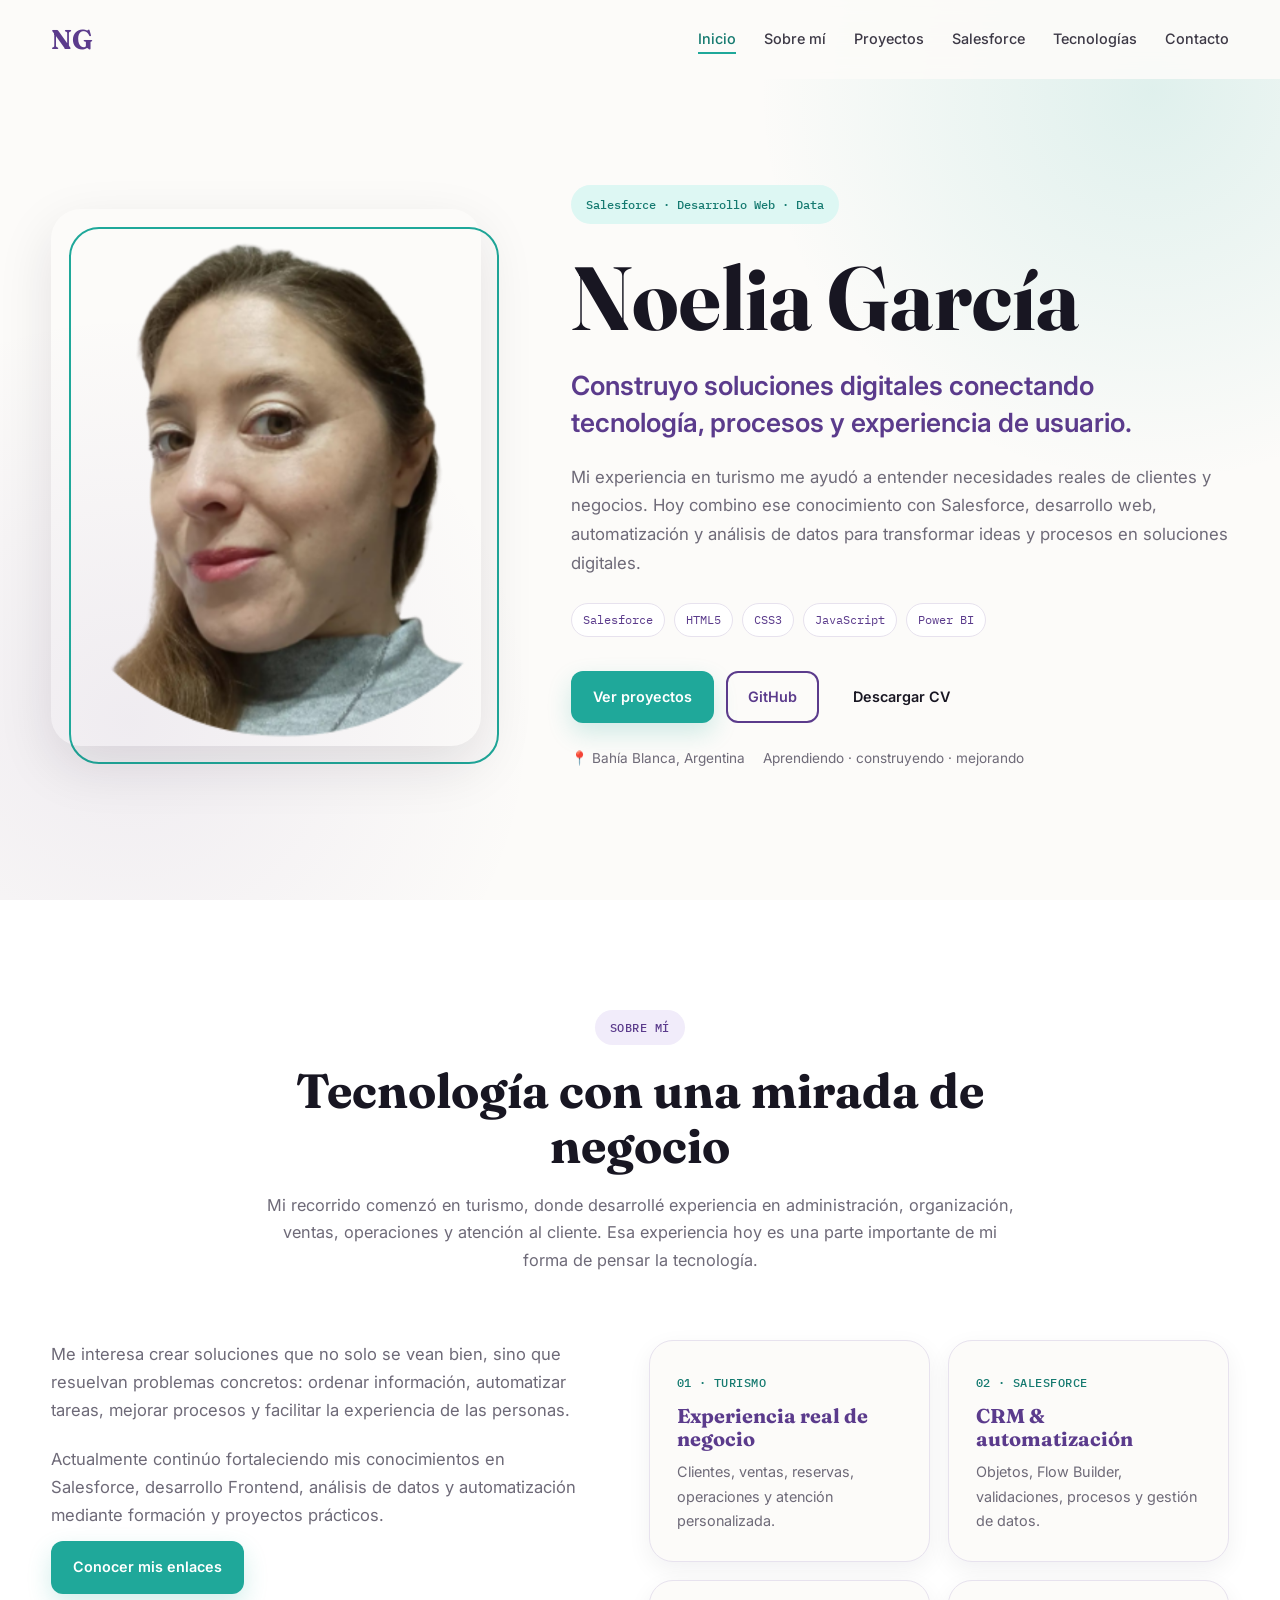
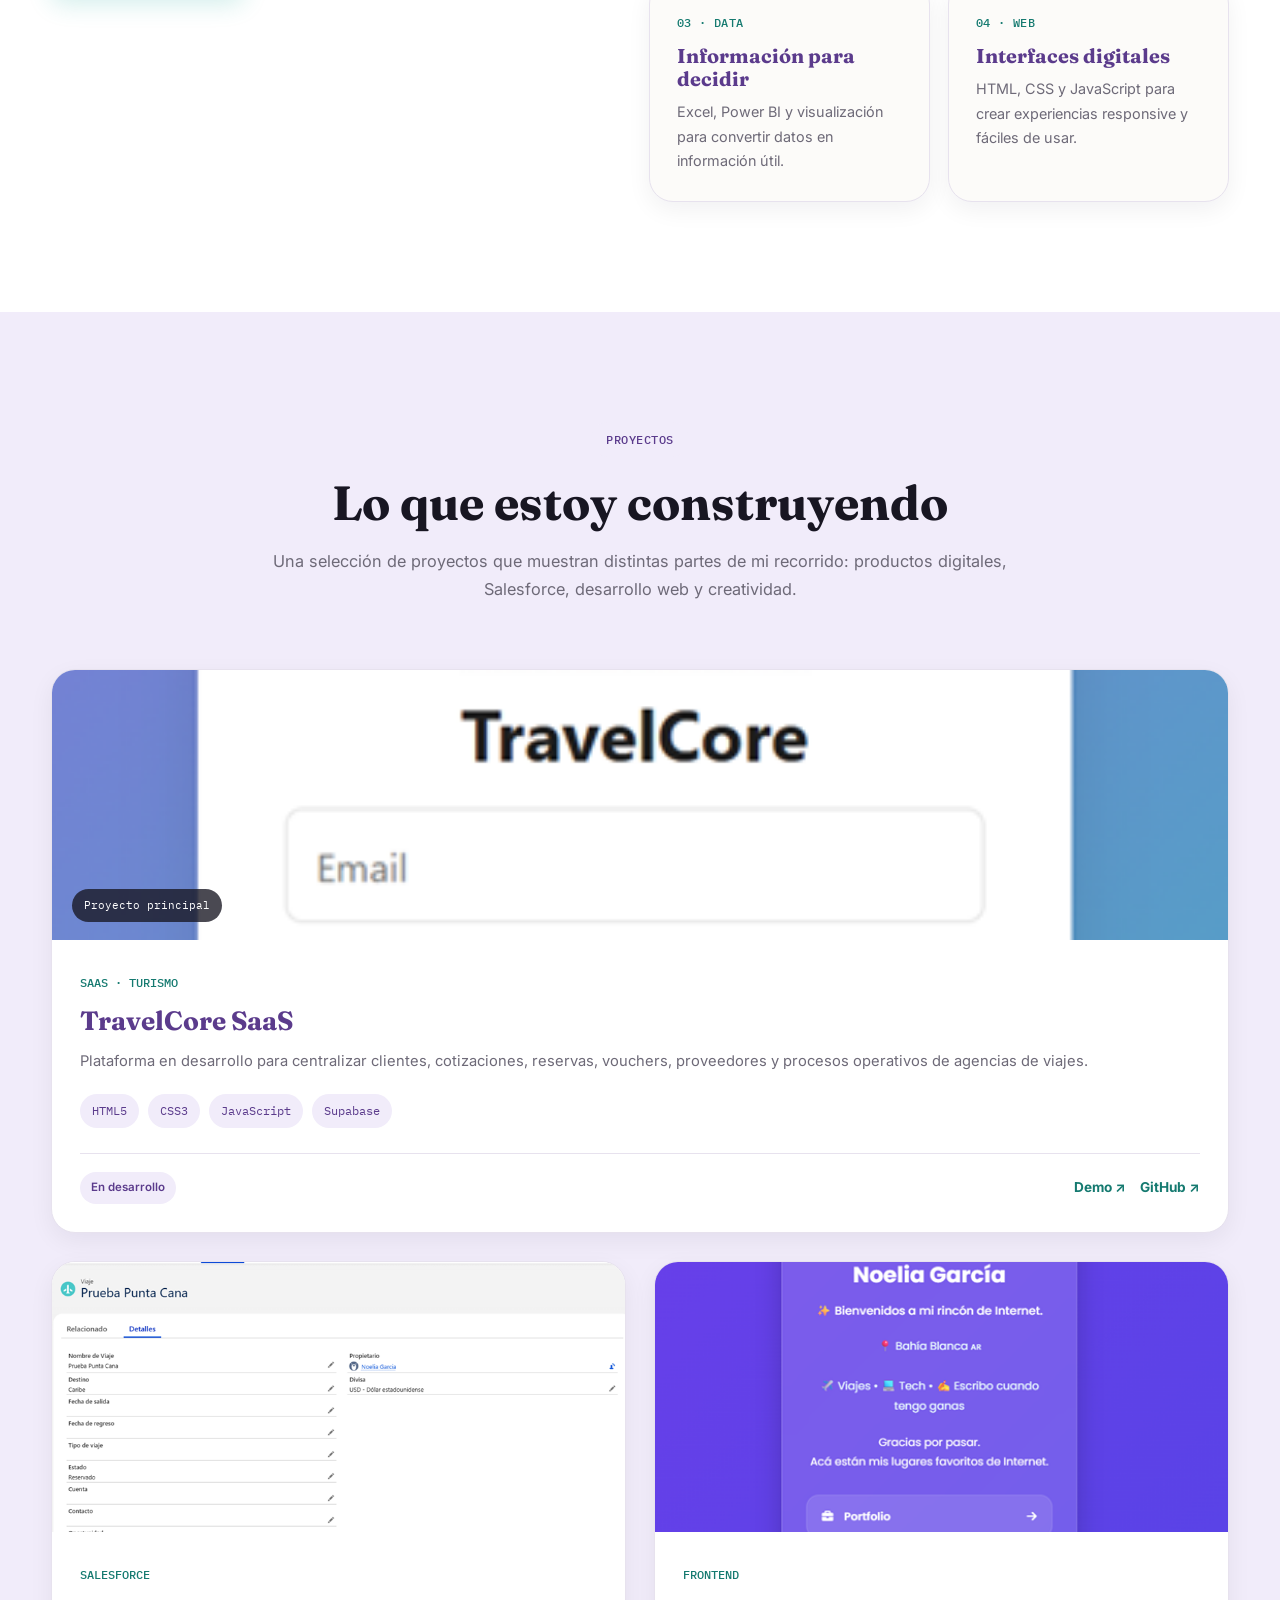
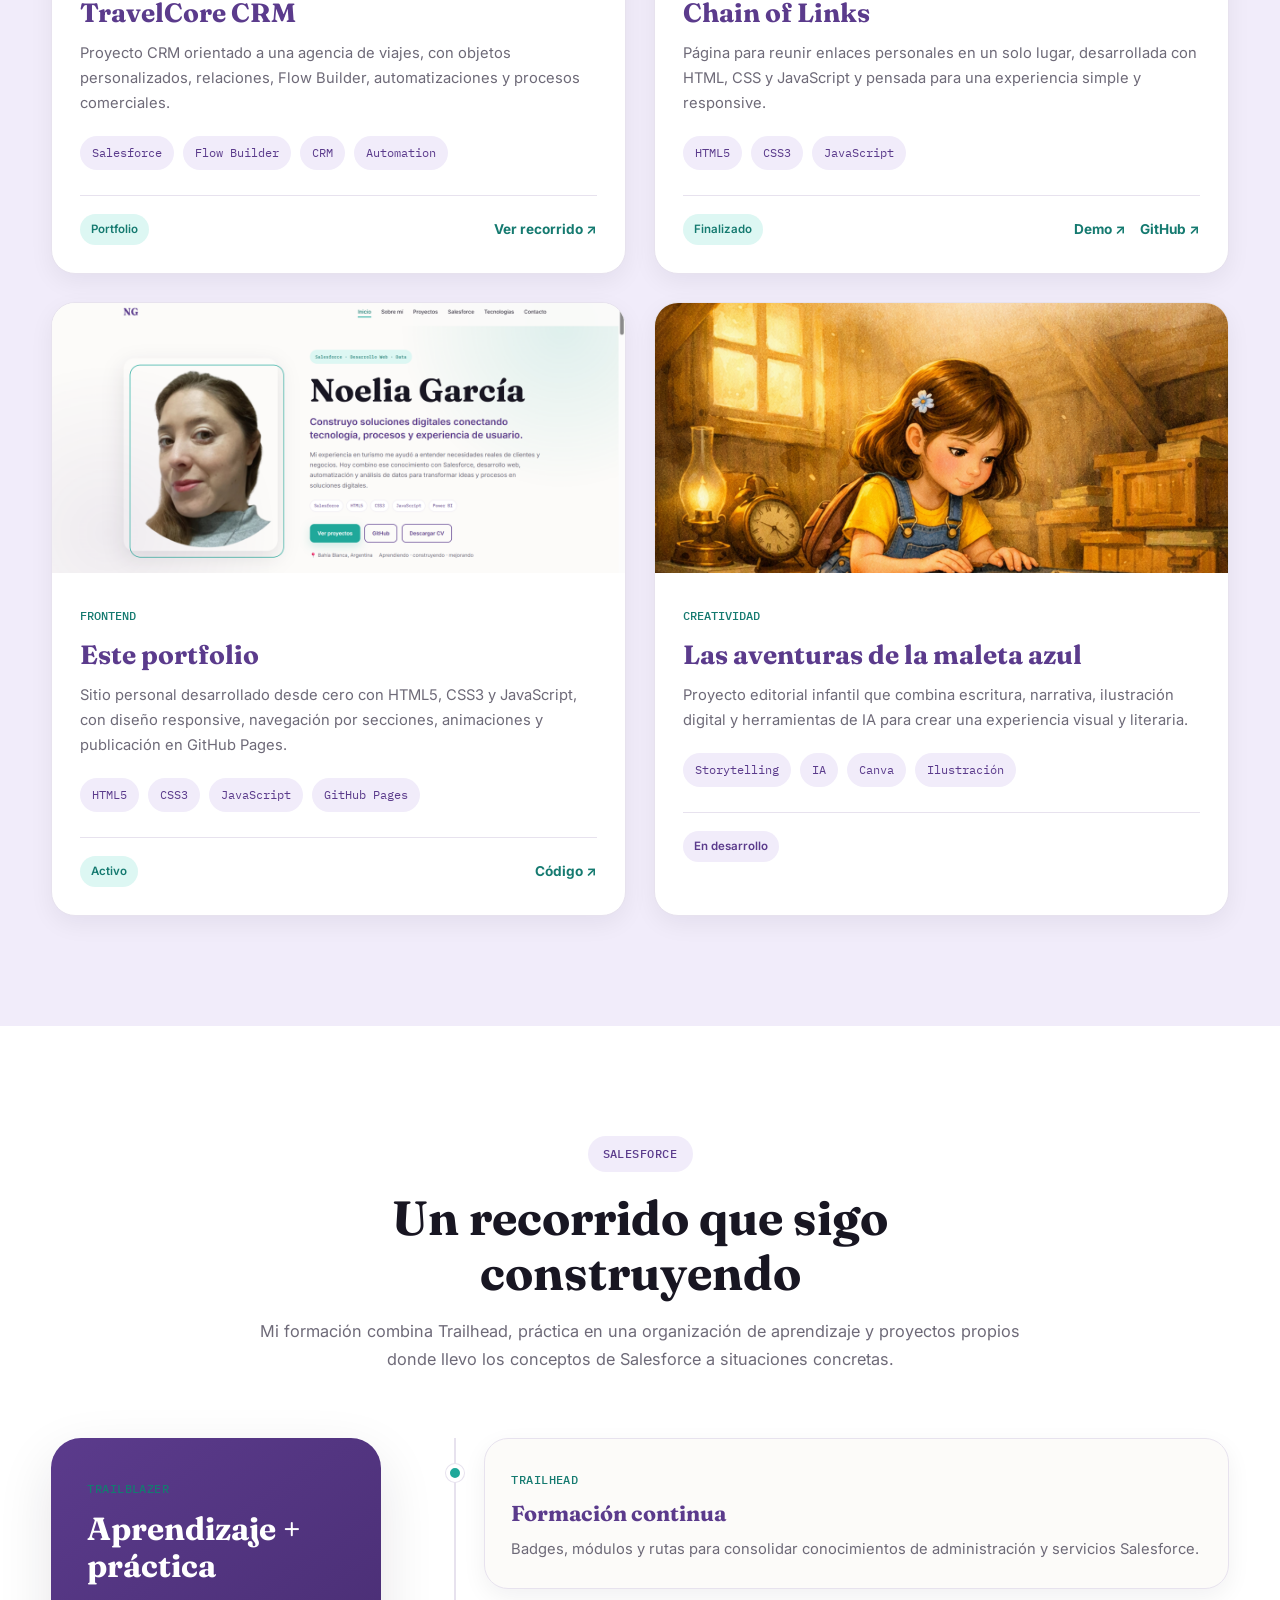
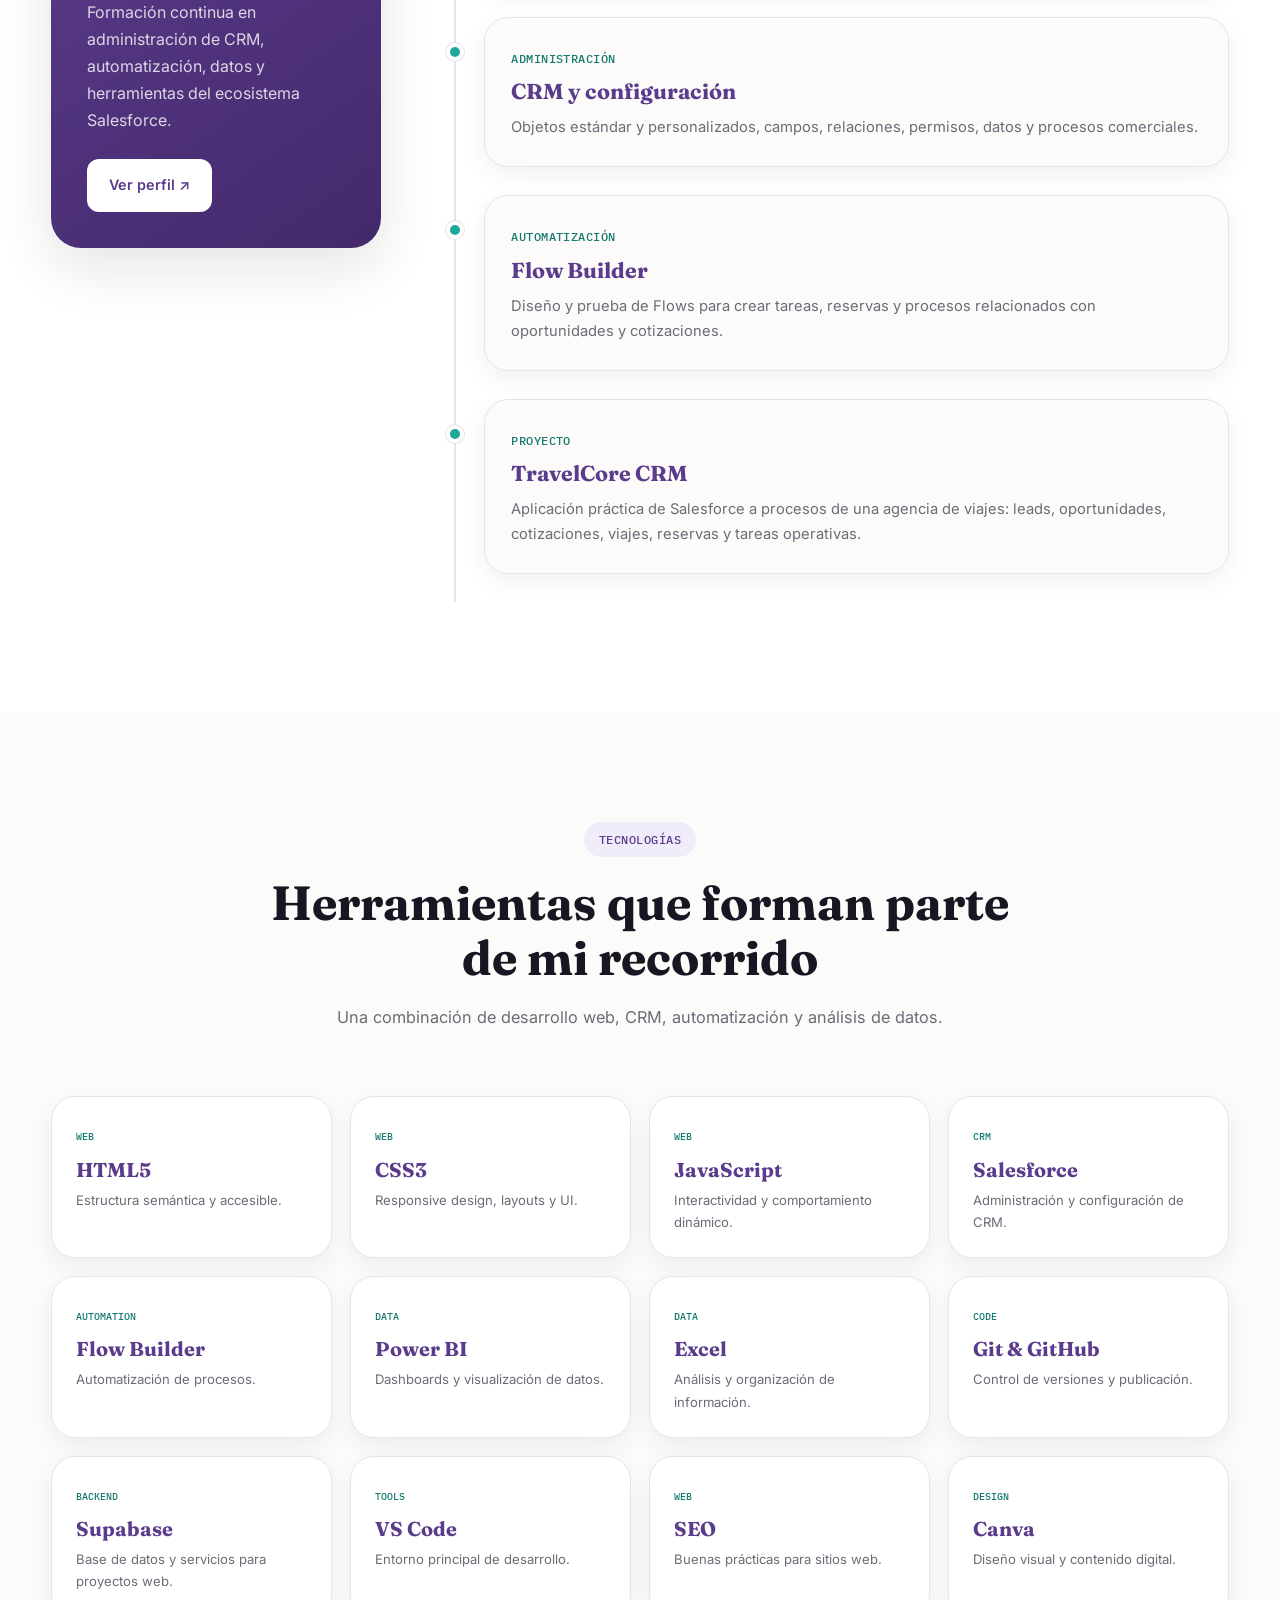
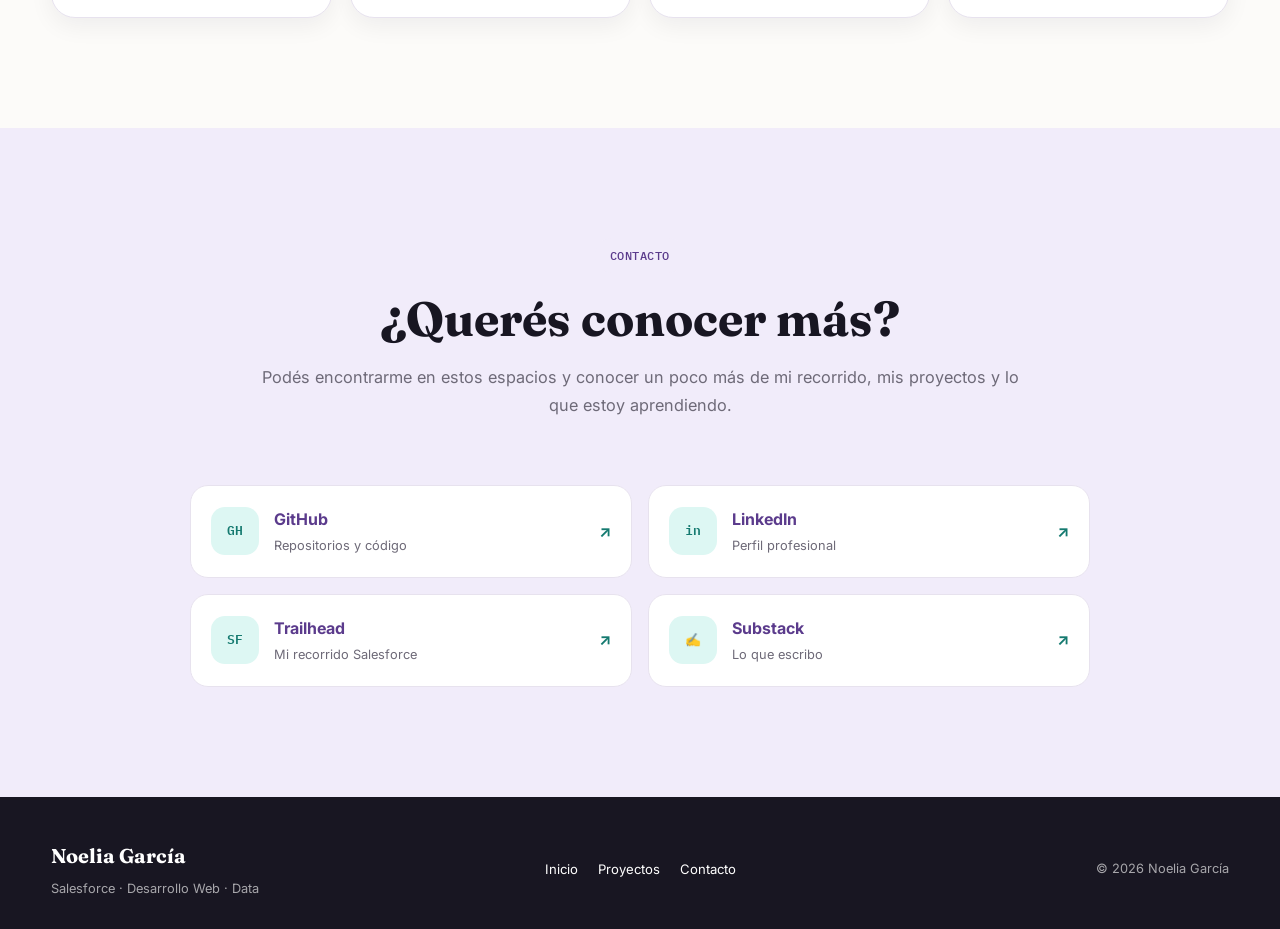
==== commit 432c28d0: "Corrige enlace y nombre del CV" ====
--- a/index.html
+++ b/index.html
@@ -263,12 +263,8 @@
                 </a>
 
 
-                <a
-                    href="assets/cv/Noelia-Garcia-CV.pdf"
-                    class="btn btn-secondary"
-                    download
-                >
-                    Descargar CV
+                <a href="assets/cv/GARCIA NOELIA CV.pdf" class="btn btn-outline" target="_blank" rel="noopener noreferrer">
+                 Descargar CV
                 </a>
 
             </div>
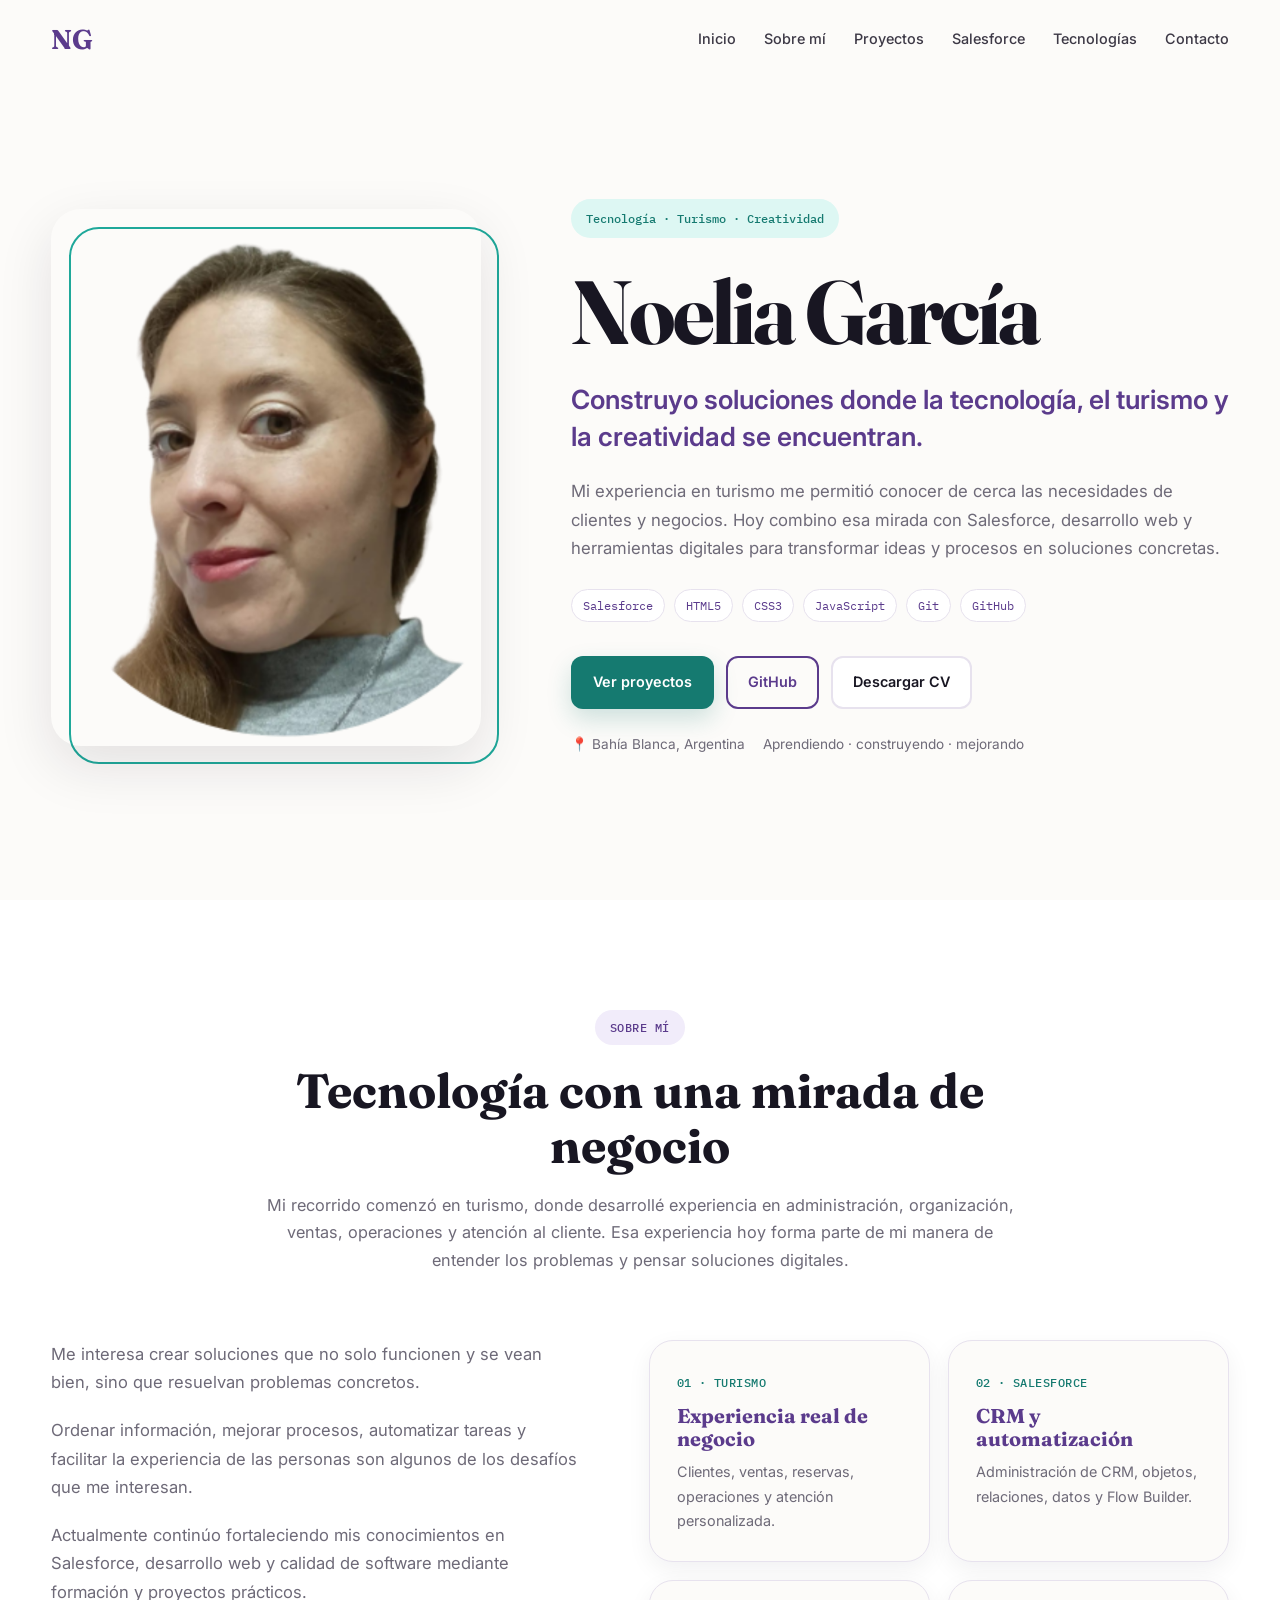
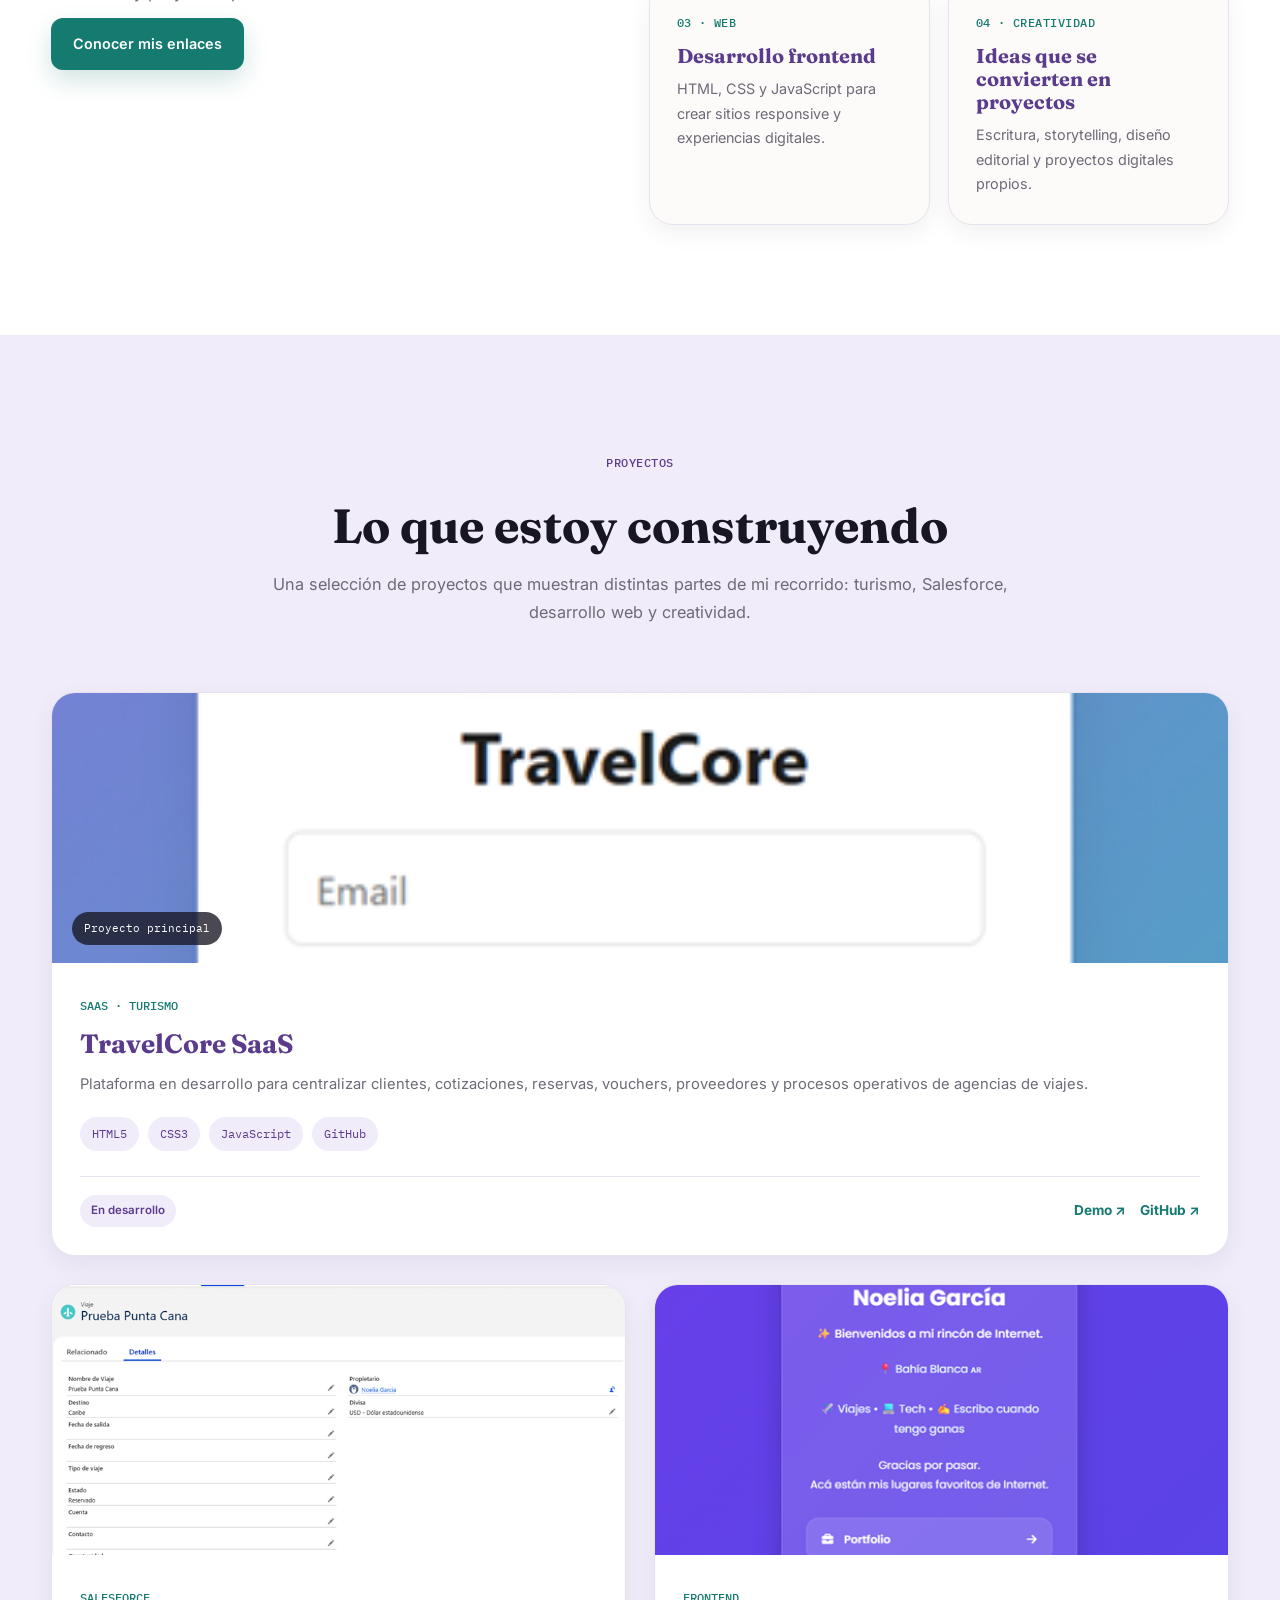
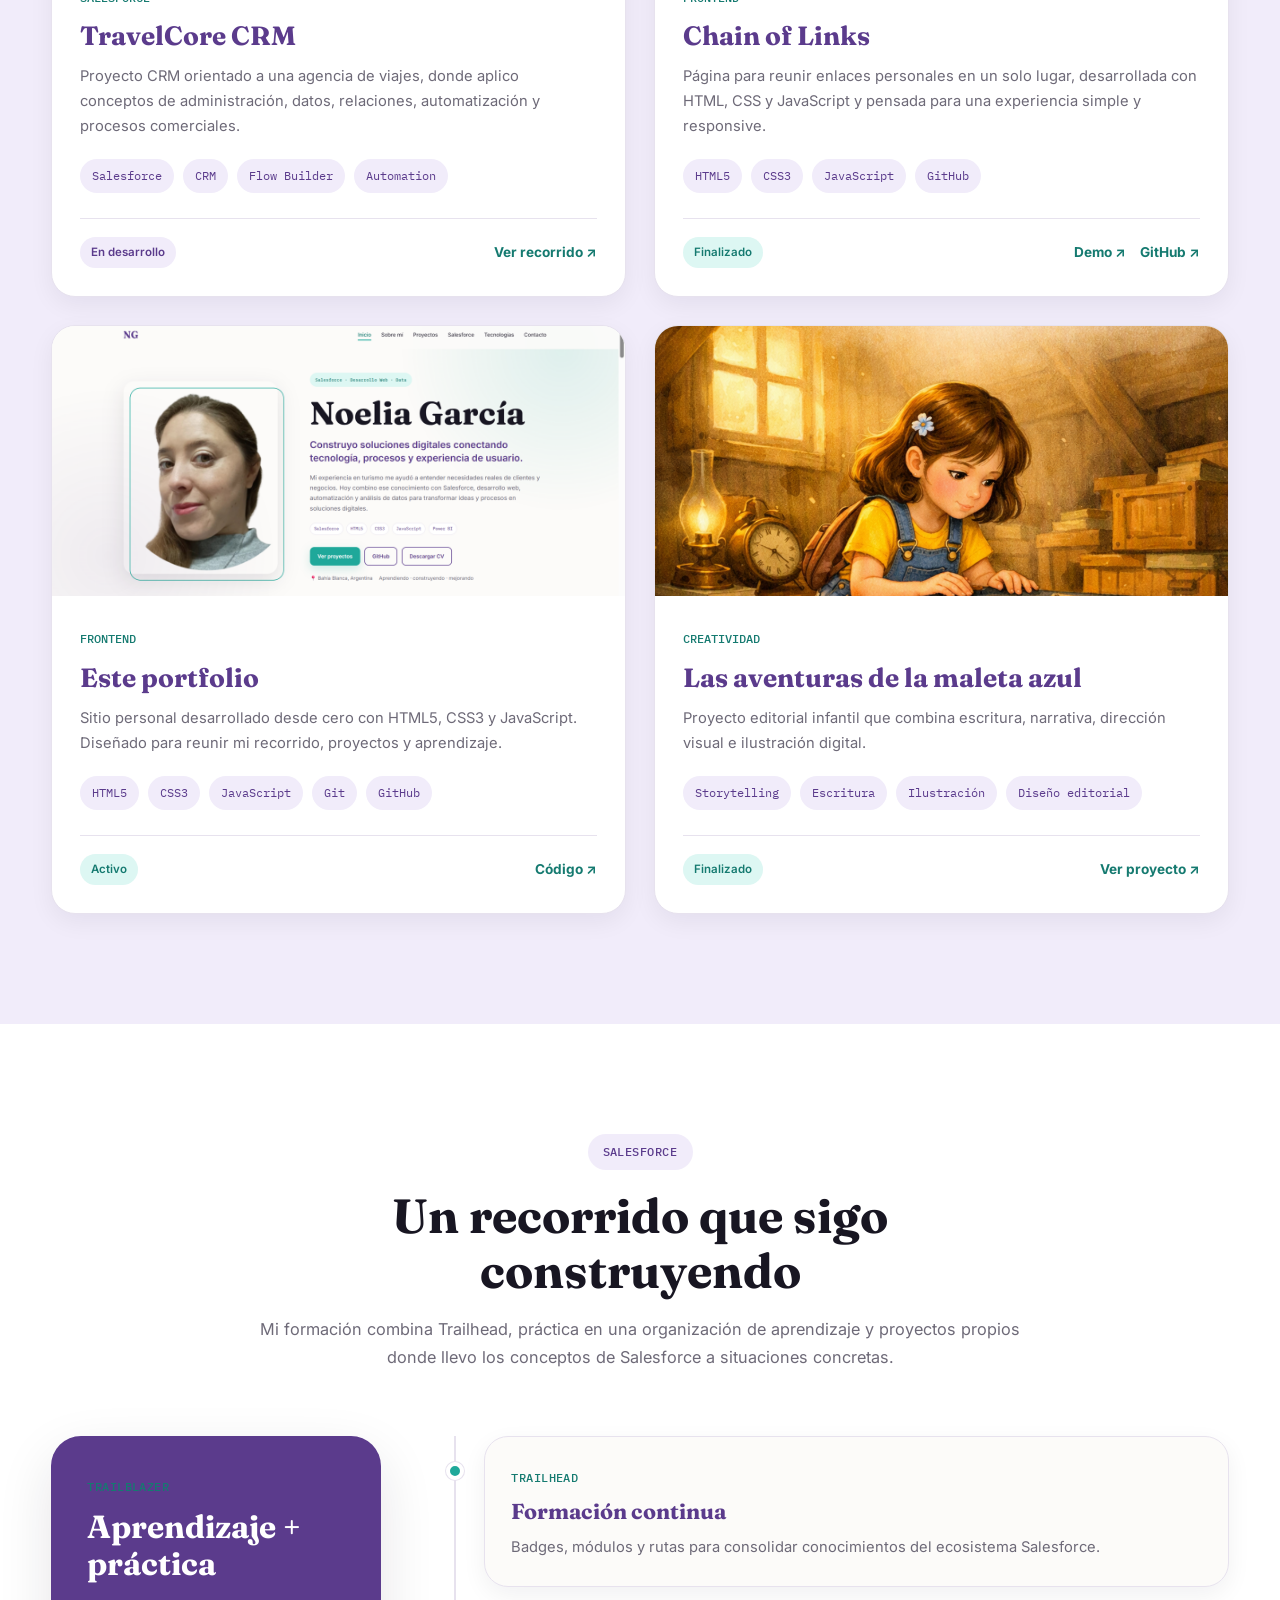
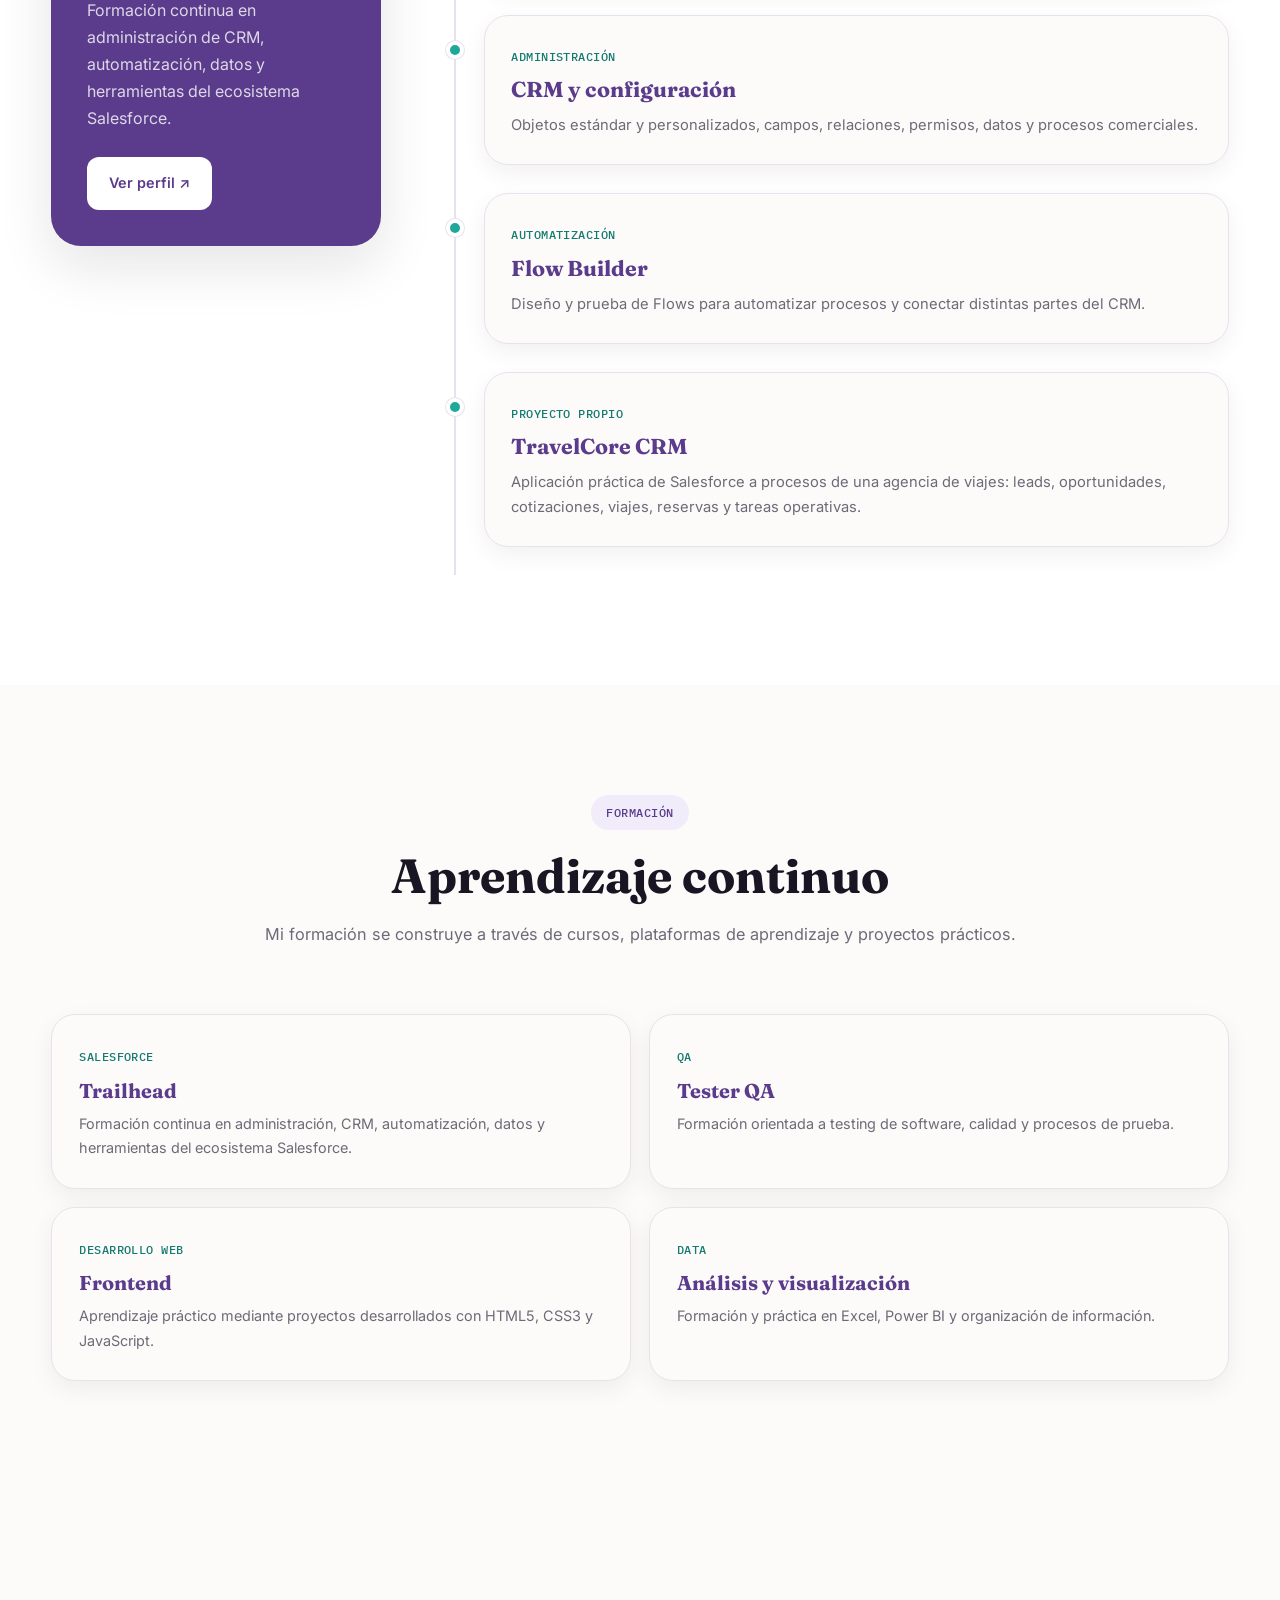
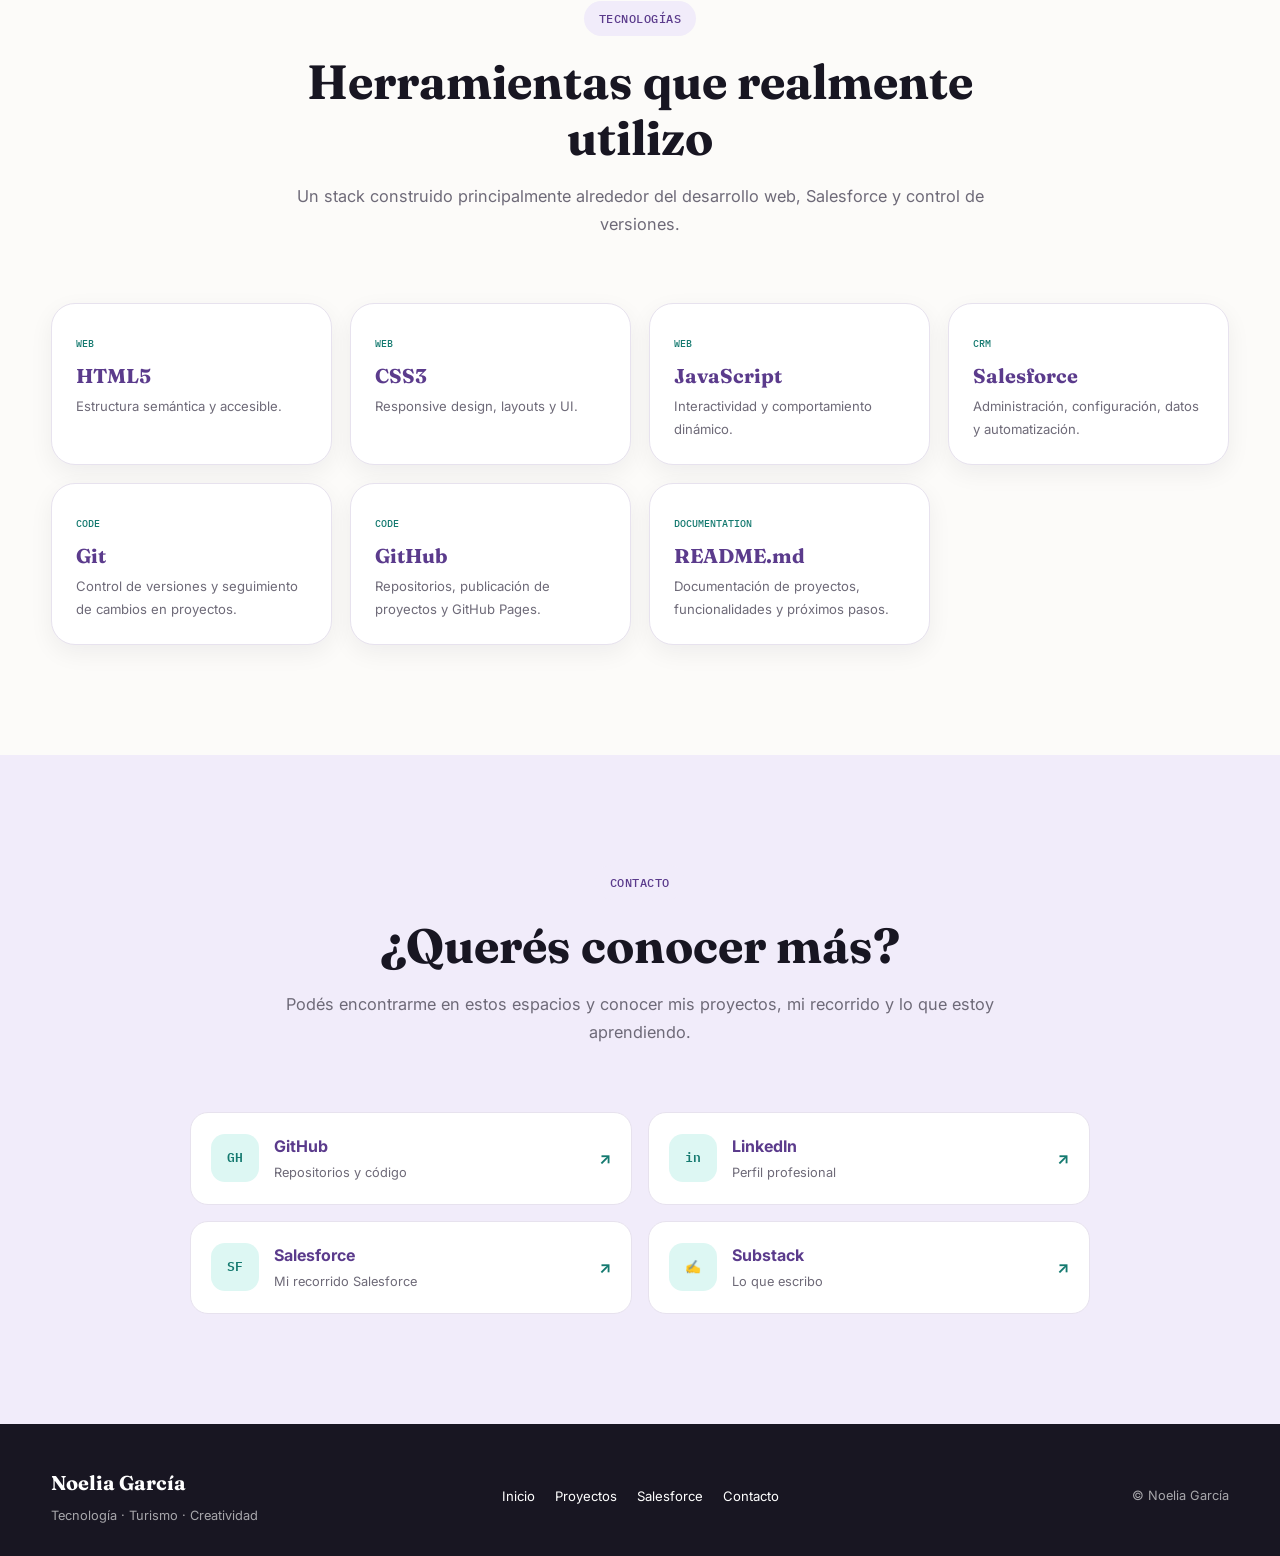
==== commit 03e965e7: "Actualiza portfolio y agrega La Maleta Azul" ====
--- a/index.html
+++ b/index.html
@@ -5,11 +5,14 @@
 
     <meta charset="UTF-8">
 
-    <meta name="viewport" content="width=device-width, initial-scale=1.0">
+    <meta
+        name="viewport"
+        content="width=device-width, initial-scale=1.0"
+    >
 
     <meta
         name="description"
-        content="Portfolio de Noelia García: Salesforce, desarrollo web, automatización y análisis de datos."
+        content="Portfolio de Noelia García: tecnología, turismo, Salesforce, desarrollo web y creatividad."
     >
 
     <meta
@@ -19,7 +22,7 @@
 
     <meta
         name="theme-color"
-        content="#4B3869"
+        content="#5b3b8c"
     >
 
     <meta
@@ -27,6 +30,8 @@
         content="index, follow"
     >
 
+    <!-- OPEN GRAPH -->
+
     <meta
         property="og:title"
         content="Noelia García | Portfolio"
@@ -34,7 +39,7 @@
 
     <meta
         property="og:description"
-        content="Salesforce, desarrollo web, automatización y análisis de datos."
+        content="Tecnología, turismo y creatividad. Salesforce, desarrollo web y proyectos digitales."
     >
 
     <meta
@@ -52,12 +57,21 @@
         content="https://noeliapaolagarciao.github.io/Portfolio/"
     >
 
-    <title>Noelia García | Salesforce · Web · Data</title>
+
+    <title>
+        Noelia García | Tecnología · Turismo · Creatividad
+    </title>
+
+
+    <!-- FAVICON -->
 
     <link
         rel="icon"
         href="favicon.ico"
     >
+
+
+    <!-- GOOGLE FONTS -->
 
     <link
         rel="preconnect"
@@ -75,6 +89,9 @@
         rel="stylesheet"
     >
 
+
+    <!-- CSS -->
+
     <link
         rel="stylesheet"
         href="css/style.css"
@@ -86,1434 +103,1572 @@
 <body>
 
 
-<header class="header">
-
-    <div class="container header-inner">
-
-        <a
-            href="#home"
-            class="logo"
-            aria-label="Noelia García - Inicio"
+    <!-- =====================================================
+         HEADER
+    ====================================================== -->
+
+    <header class="header">
+
+        <div class="container header-inner">
+
+
+            <a
+                href="#home"
+                class="logo"
+                aria-label="Noelia García - Inicio"
+            >
+                NG
+            </a>
+
+
+            <!-- MENÚ MOBILE -->
+
+            <button
+                class="menu-toggle"
+                type="button"
+                aria-label="Abrir menú"
+                aria-expanded="false"
+                aria-controls="main-navigation"
+            >
+
+                <span></span>
+                <span></span>
+                <span></span>
+
+            </button>
+
+
+            <!-- NAVEGACIÓN -->
+
+            <nav
+                class="navbar"
+                id="main-navigation"
+                aria-label="Navegación principal"
+            >
+
+                <ul>
+
+                    <li>
+                        <a href="#home">
+                            Inicio
+                        </a>
+                    </li>
+
+                    <li>
+                        <a href="#about">
+                            Sobre mí
+                        </a>
+                    </li>
+
+                    <li>
+                        <a href="#projects">
+                            Proyectos
+                        </a>
+                    </li>
+
+                    <li>
+                        <a href="#salesforce">
+                            Salesforce
+                        </a>
+                    </li>
+
+                    <li>
+                        <a href="#skills">
+                            Tecnologías
+                        </a>
+                    </li>
+
+                    <li>
+                        <a href="#contact">
+                            Contacto
+                        </a>
+                    </li>
+
+                </ul>
+
+            </nav>
+
+        </div>
+
+    </header>
+
+
+
+    <main>
+
+
+        <!-- =====================================================
+             HERO
+        ====================================================== -->
+
+        <section
+            class="hero"
+            id="home"
         >
-            NG
-        </a>
-
-
-        <button
-            class="menu-toggle"
-            type="button"
-            aria-label="Abrir menú"
-            aria-expanded="false"
-            aria-controls="main-navigation"
-        >
-
-            <span></span>
-            <span></span>
-            <span></span>
-
-        </button>
-
-
-        <nav
-            class="navbar"
-            id="main-navigation"
-            aria-label="Navegación principal"
-        >
-
-            <ul>
-
-                <li>
-                    <a href="#home">
-                        Inicio
-                    </a>
-                </li>
-
-                <li>
-                    <a href="#about">
-                        Sobre mí
-                    </a>
-                </li>
-
-                <li>
-                    <a href="#projects">
-                        Proyectos
-                    </a>
-                </li>
-
-                <li>
-                    <a href="#salesforce">
-                        Salesforce
-                    </a>
-                </li>
-
-                <li>
-                    <a href="#skills">
-                        Tecnologías
-                    </a>
-                </li>
-
-                <li>
-                    <a href="#contact">
-                        Contacto
-                    </a>
-                </li>
-
-            </ul>
-
-        </nav>
-
-    </div>
-
-</header>
-
-
-
-<main>
-
-
-<!-- =====================================================
-     HERO
-===================================================== -->
-
-<section
-    class="hero"
-    id="home"
->
-
-    <div class="container hero-grid">
-
-
-        <div class="hero-image">
-
-            <img
-                src="assets/images/hero/foto-noelia.png"
-                alt="Noelia García"
-                fetchpriority="high"
-            >
-
-        </div>
-
-
-
-        <div class="hero-content">
-
-            <span class="tag">
-                Salesforce · Desarrollo Web · Data
-            </span>
-
-
-            <h1>
-                Noelia García
-            </h1>
-
-
-            <h2>
-                Construyo soluciones digitales conectando
-                tecnología, procesos y experiencia de usuario.
-            </h2>
-
-
-            <p class="hero-description">
-
-                Mi experiencia en turismo me ayudó a entender
-                necesidades reales de clientes y negocios.
-
-                Hoy combino ese conocimiento con Salesforce,
-                desarrollo web, automatización y análisis de datos
-                para transformar ideas y procesos en soluciones digitales.
-
-            </p>
-
-
-            <div
-                class="hero-tags"
-                aria-label="Principales áreas"
-            >
-
-                <span>Salesforce</span>
-
-                <span>HTML5</span>
-
-                <span>CSS3</span>
-
-                <span>JavaScript</span>
-
-                <span>Power BI</span>
-
-            </div>
-
-
-            <div class="hero-buttons">
-
-                <a
-                    href="#projects"
-                    class="btn btn-primary"
-                >
-                    Ver proyectos
-                </a>
-
-
-                <a
-                    href="https://github.com/NoeliaPaolaGarciaO"
-                    target="_blank"
-                    rel="noopener noreferrer"
-                    class="btn btn-secondary"
-                >
-                    GitHub
-                </a>
-
-
-                <a href="assets/cv/GARCIA NOELIA CV.pdf" class="btn btn-outline" target="_blank" rel="noopener noreferrer">
-                 Descargar CV
-                </a>
-
-            </div>
-
-
-            <div class="hero-note">
-
-                <span>
-                    📍 Bahía Blanca, Argentina
-                </span>
-
-                <span>
-                    Aprendiendo · construyendo · mejorando
-                </span>
-
-            </div>
-
-        </div>
-
-    </div>
-
-</section>
-
-
-
-<!-- =====================================================
-     SOBRE MÍ
-===================================================== -->
-
-<section
-    class="about section"
-    id="about"
->
-
-    <div class="container">
-
-
-        <div class="section-header">
-
-            <span class="section-tag">
-                Sobre mí
-            </span>
-
-
-            <h2>
-                Tecnología con una mirada de negocio
-            </h2>
-
-
-            <p>
-
-                Mi recorrido comenzó en turismo,
-                donde desarrollé experiencia en administración,
-                organización, ventas, operaciones y atención al cliente.
-
-                Esa experiencia hoy es una parte importante
-                de mi forma de pensar la tecnología.
-
-            </p>
-
-        </div>
-
-
-
-        <div class="about-grid">
-
-
-            <div class="about-text">
-
-                <p>
-
-                    Me interesa crear soluciones que no solo se vean bien,
-                    sino que resuelvan problemas concretos:
-                    ordenar información, automatizar tareas,
-                    mejorar procesos y facilitar la experiencia
-                    de las personas.
-
-                </p>
-
-
-                <p>
-
-                    Actualmente continúo fortaleciendo mis conocimientos
-                    en Salesforce, desarrollo Frontend,
-                    análisis de datos y automatización mediante
-                    formación y proyectos prácticos.
-
-                </p>
-
-
-                <a
-                    href="#contact"
-                    class="btn btn-primary"
-                >
-                    Conocer mis enlaces
-                </a>
-
-            </div>
-
-
-
-            <div class="about-cards">
-
-
-                <article class="about-card">
-
-                    <span>
-                        01 · Turismo
+
+            <div class="container hero-grid">
+
+
+                <!-- FOTO -->
+
+                <div class="hero-image">
+
+                    <img
+                        src="assets/images/hero/foto-noelia.png"
+                        alt="Noelia García"
+                        fetchpriority="high"
+                    >
+
+                </div>
+
+
+                <!-- CONTENIDO -->
+
+                <div class="hero-content">
+
+                    <span class="tag">
+                        Tecnología · Turismo · Creatividad
                     </span>
 
-                    <h3>
-                        Experiencia real de negocio
-                    </h3>
-
-                    <p>
-                        Clientes, ventas, reservas,
-                        operaciones y atención personalizada.
+
+                    <h1>
+                        Noelia García
+                    </h1>
+
+
+                    <h2>
+                        Construyo soluciones donde la tecnología,
+                        el turismo y la creatividad se encuentran.
+                    </h2>
+
+
+                    <p class="hero-description">
+
+                        Mi experiencia en turismo me permitió conocer
+                        de cerca las necesidades de clientes y negocios.
+
+                        Hoy combino esa mirada con Salesforce,
+                        desarrollo web y herramientas digitales
+                        para transformar ideas y procesos
+                        en soluciones concretas.
+
                     </p>
 
-                </article>
-
-
-
-                <article class="about-card">
-
-                    <span>
-                        02 · Salesforce
-                    </span>
-
-                    <h3>
-                        CRM & automatización
-                    </h3>
-
-                    <p>
-                        Objetos, Flow Builder,
-                        validaciones, procesos y gestión de datos.
-                    </p>
-
-                </article>
-
-
-
-                <article class="about-card">
-
-                    <span>
-                        03 · Data
-                    </span>
-
-                    <h3>
-                        Información para decidir
-                    </h3>
-
-                    <p>
-                        Excel, Power BI y visualización
-                        para convertir datos en información útil.
-                    </p>
-
-                </article>
-
-
-
-                <article class="about-card">
-
-                    <span>
-                        04 · Web
-                    </span>
-
-                    <h3>
-                        Interfaces digitales
-                    </h3>
-
-                    <p>
-                        HTML, CSS y JavaScript para crear
-                        experiencias responsive y fáciles de usar.
-                    </p>
-
-                </article>
-
-
-            </div>
-
-        </div>
-
-    </div>
-
-</section>
-
-
-
-<!-- =====================================================
-     PROYECTOS
-===================================================== -->
-
-<section
-    class="projects section"
-    id="projects"
->
-
-    <div class="container">
-
-
-        <div class="section-header">
-
-            <span class="section-tag">
-                Proyectos
-            </span>
-
-
-            <h2>
-                Lo que estoy construyendo
-            </h2>
-
-
-            <p>
-
-                Una selección de proyectos que muestran
-                distintas partes de mi recorrido:
-                productos digitales, Salesforce,
-                desarrollo web y creatividad.
-
-            </p>
-
-        </div>
-
-
-
-        <div class="projects-grid">
-
-
-            <!-- TRAVELCORE -->
-
-            <article class="project-card featured">
-
-                <div class="project-image-wrap">
-
-                    <img
-                        src="assets/images/projects/travelcore-saas/portada.png"
-                        alt="Vista de TravelCore SaaS"
-                        loading="lazy"
+
+                    <div
+                        class="hero-tags"
+                        aria-label="Principales áreas"
                     >
 
-                    <span class="project-label">
-                        Proyecto principal
-                    </span>
-
-                </div>
-
-
-                <div class="project-content">
-
-                    <span class="project-category">
-                        SaaS · Turismo
-                    </span>
-
-
-                    <h3>
-                        TravelCore SaaS
-                    </h3>
-
-
-                    <p>
-
-                        Plataforma en desarrollo para centralizar
-                        clientes, cotizaciones, reservas, vouchers,
-                        proveedores y procesos operativos
-                        de agencias de viajes.
-
-                    </p>
-
-
-                    <div class="project-tech">
-
+                        <span>Salesforce</span>
                         <span>HTML5</span>
                         <span>CSS3</span>
                         <span>JavaScript</span>
-                        <span>Supabase</span>
+                        <span>Git</span>
+                        <span>GitHub</span>
 
                     </div>
 
 
-                    <div class="project-footer">
-
-                        <span class="status development">
-                            En desarrollo
-                        </span>
-
-
-                        <div class="project-links">
-
-                            <a
-                                href="https://noeliapaolagarciao.github.io/travelcore-saas/login.html"
-                                target="_blank"
-                                rel="noopener noreferrer"
-                            >
-                                Demo ↗
-                            </a>
-
-
-                            <a
-                                href="https://github.com/NoeliaPaolaGarciaO/travelcore-saas"
-                                target="_blank"
-                                rel="noopener noreferrer"
-                            >
-                                GitHub ↗
-                            </a>
-
-                        </div>
-
-                    </div>
-
-                </div>
-
-            </article>
-
-
-
-            <!-- SALESFORCE -->
-
-            <article class="project-card">
-
-                <div class="project-image-wrap">
-
-                    <img
-                        src="assets/images/projects/salesforce-crm/portada.png"
-                        alt="Proyecto Salesforce CRM"
-                        loading="lazy"
-                    >
-
-                </div>
-
-
-                <div class="project-content">
-
-                    <span class="project-category">
-                        Salesforce
-                    </span>
-
-
-                    <h3>
-                        TravelCore CRM
-                    </h3>
-
-
-                    <p>
-
-                        Proyecto CRM orientado a una agencia
-                        de viajes, con objetos personalizados,
-                        relaciones, Flow Builder,
-                        automatizaciones y procesos comerciales.
-
-                    </p>
-
-
-                    <div class="project-tech">
-
-                        <span>Salesforce</span>
-                        <span>Flow Builder</span>
-                        <span>CRM</span>
-                        <span>Automation</span>
-
-                    </div>
-
-
-                    <div class="project-footer">
-
-                        <span class="status">
-                            Portfolio
-                        </span>
-
-
-                        <a href="#salesforce">
-                            Ver recorrido ↗
+                    <div class="hero-buttons">
+
+                        <a
+                            href="#projects"
+                            class="btn btn-primary"
+                        >
+                            Ver proyectos
                         </a>
 
-                    </div>
-
-                </div>
-
-            </article>
-
-
-
-            <!-- CHAIN OF LINKS -->
-
-            <article class="project-card">
-
-                <div class="project-image-wrap">
-
-                    <img
-                        src="assets/images/projects/chain-of-links/portada.png"
-                        alt="Vista de Chain of Links"
-                        loading="lazy"
-                    >
-
-                </div>
-
-
-                <div class="project-content">
-
-                    <span class="project-category">
-                        Frontend
-                    </span>
-
-
-                    <h3>
-                        Chain of Links
-                    </h3>
-
-
-                    <p>
-
-                        Página para reunir enlaces personales
-                        en un solo lugar, desarrollada con HTML,
-                        CSS y JavaScript y pensada para una
-                        experiencia simple y responsive.
-
-                    </p>
-
-
-                    <div class="project-tech">
-
-                        <span>HTML5</span>
-                        <span>CSS3</span>
-                        <span>JavaScript</span>
-
-                    </div>
-
-
-                    <div class="project-footer">
-
-                        <span class="status">
-                            Finalizado
-                        </span>
-
-
-                        <div class="project-links">
-
-                            <a
-                                href="https://noeliapaolagarciao.github.io/chain_of_links/"
-                                target="_blank"
-                                rel="noopener noreferrer"
-                            >
-                                Demo ↗
-                            </a>
-
-
-                            <a
-                                href="https://github.com/NoeliaPaolaGarciaO/chain_of_links"
-                                target="_blank"
-                                rel="noopener noreferrer"
-                            >
-                                GitHub ↗
-                            </a>
-
-                        </div>
-
-                    </div>
-
-                </div>
-
-            </article>
-
-
-
-            <!-- PORTFOLIO -->
-
-            <article class="project-card">
-
-                <div class="project-image-wrap">
-
-                    <img
-                        src="assets/images/projects/portfolio/portada.png"
-                        alt="Vista del portfolio personal"
-                        loading="lazy"
-                    >
-
-                </div>
-
-
-                <div class="project-content">
-
-                    <span class="project-category">
-                        Frontend
-                    </span>
-
-
-                    <h3>
-                        Este portfolio
-                    </h3>
-
-
-                    <p>
-
-                        Sitio personal desarrollado desde cero
-                        con HTML5, CSS3 y JavaScript,
-                        con diseño responsive, navegación por secciones,
-                        animaciones y publicación en GitHub Pages.
-
-                    </p>
-
-
-                    <div class="project-tech">
-
-                        <span>HTML5</span>
-                        <span>CSS3</span>
-                        <span>JavaScript</span>
-                        <span>GitHub Pages</span>
-
-                    </div>
-
-
-                    <div class="project-footer">
-
-                        <span class="status active">
-                            Activo
-                        </span>
-
 
                         <a
-                            href="https://github.com/NoeliaPaolaGarciaO/Portfolio"
+                            href="https://github.com/NoeliaPaolaGarciaO"
+                            target="_blank"
+                            rel="noopener noreferrer"
+                            class="btn btn-secondary"
+                        >
+                            GitHub
+                        </a>
+
+
+                        <a
+                            href="assets/cv/CV-Noelia-Garcia.pdf"
+                            class="btn btn-outline"
                             target="_blank"
                             rel="noopener noreferrer"
                         >
-                            Código ↗
+                            Descargar CV
                         </a>
 
                     </div>
 
+
+                    <div class="hero-note">
+
+                        <span>
+                            📍 Bahía Blanca, Argentina
+                        </span>
+
+                        <span>
+                            Aprendiendo · construyendo · mejorando
+                        </span>
+
+                    </div>
+
                 </div>
 
-            </article>
-
-
-
-            <!-- MALETA AZUL -->
-
-            <article class="project-card">
-
-                <div class="project-image-wrap">
-
-                    <img
-                        src="assets/images/projects/maleta-azul/portada.png"
-                        alt="Las aventuras de la maleta azul"
-                        loading="lazy"
+            </div>
+
+        </section>
+
+
+
+        <!-- =====================================================
+             SOBRE MÍ
+        ====================================================== -->
+
+        <section
+            class="about section"
+            id="about"
+        >
+
+            <div class="container">
+
+
+                <div class="section-header">
+
+                    <span class="section-tag">
+                        Sobre mí
+                    </span>
+
+
+                    <h2>
+                        Tecnología con una mirada de negocio
+                    </h2>
+
+
+                    <p>
+
+                        Mi recorrido comenzó en turismo,
+                        donde desarrollé experiencia en administración,
+                        organización, ventas, operaciones y atención al cliente.
+
+                        Esa experiencia hoy forma parte de mi manera
+                        de entender los problemas y pensar soluciones digitales.
+
+                    </p>
+
+                </div>
+
+
+
+                <div class="about-grid">
+
+
+                    <div class="about-text">
+
+                        <p>
+
+                            Me interesa crear soluciones que no solo
+                            funcionen y se vean bien, sino que resuelvan
+                            problemas concretos.
+
+                        </p>
+
+
+                        <p>
+
+                            Ordenar información, mejorar procesos,
+                            automatizar tareas y facilitar la experiencia
+                            de las personas son algunos de los desafíos
+                            que me interesan.
+
+                        </p>
+
+
+                        <p>
+
+                            Actualmente continúo fortaleciendo mis conocimientos
+                            en Salesforce, desarrollo web y calidad de software
+                            mediante formación y proyectos prácticos.
+
+                        </p>
+
+
+                        <a
+                            href="#contact"
+                            class="btn btn-primary"
+                        >
+                            Conocer mis enlaces
+                        </a>
+
+                    </div>
+
+
+
+                    <div class="about-cards">
+
+
+                        <article class="about-card">
+
+                            <span>
+                                01 · Turismo
+                            </span>
+
+                            <h3>
+                                Experiencia real de negocio
+                            </h3>
+
+                            <p>
+                                Clientes, ventas, reservas,
+                                operaciones y atención personalizada.
+                            </p>
+
+                        </article>
+
+
+                        <article class="about-card">
+
+                            <span>
+                                02 · Salesforce
+                            </span>
+
+                            <h3>
+                                CRM y automatización
+                            </h3>
+
+                            <p>
+                                Administración de CRM, objetos,
+                                relaciones, datos y Flow Builder.
+                            </p>
+
+                        </article>
+
+
+                        <article class="about-card">
+
+                            <span>
+                                03 · Web
+                            </span>
+
+                            <h3>
+                                Desarrollo frontend
+                            </h3>
+
+                            <p>
+                                HTML, CSS y JavaScript para crear
+                                sitios responsive y experiencias digitales.
+                            </p>
+
+                        </article>
+
+
+                        <article class="about-card">
+
+                            <span>
+                                04 · Creatividad
+                            </span>
+
+                            <h3>
+                                Ideas que se convierten en proyectos
+                            </h3>
+
+                            <p>
+                                Escritura, storytelling, diseño editorial
+                                y proyectos digitales propios.
+                            </p>
+
+                        </article>
+
+
+                    </div>
+
+                </div>
+
+            </div>
+
+        </section>
+
+
+
+        <!-- =====================================================
+             PROYECTOS
+        ====================================================== -->
+
+        <section
+            class="projects section"
+            id="projects"
+        >
+
+            <div class="container">
+
+
+                <div class="section-header">
+
+                    <span class="section-tag">
+                        Proyectos
+                    </span>
+
+
+                    <h2>
+                        Lo que estoy construyendo
+                    </h2>
+
+
+                    <p>
+
+                        Una selección de proyectos que muestran
+                        distintas partes de mi recorrido:
+                        turismo, Salesforce, desarrollo web y creatividad.
+
+                    </p>
+
+                </div>
+
+
+
+                <div class="projects-grid">
+
+
+                    <!-- TRAVELCORE SAAS -->
+
+                    <article class="project-card featured">
+
+                        <div class="project-image-wrap">
+
+                            <img
+                                src="assets/images/projects/travelcore-saas/portada.png"
+                                alt="Vista de TravelCore SaaS"
+                                loading="lazy"
+                            >
+
+                            <span class="project-label">
+                                Proyecto principal
+                            </span>
+
+                        </div>
+
+
+                        <div class="project-content">
+
+                            <span class="project-category">
+                                SaaS · Turismo
+                            </span>
+
+
+                            <h3>
+                                TravelCore SaaS
+                            </h3>
+
+
+                            <p>
+
+                                Plataforma en desarrollo para centralizar
+                                clientes, cotizaciones, reservas, vouchers,
+                                proveedores y procesos operativos
+                                de agencias de viajes.
+
+                            </p>
+
+
+                            <div class="project-tech">
+
+                                <span>HTML5</span>
+                                <span>CSS3</span>
+                                <span>JavaScript</span>
+                                <span>GitHub</span>
+
+                            </div>
+
+
+                            <div class="project-footer">
+
+                                <span class="status development">
+                                    En desarrollo
+                                </span>
+
+
+                                <div class="project-links">
+
+                                    <a
+                                        href="https://noeliapaolagarciao.github.io/travelcore-saas/login.html"
+                                        target="_blank"
+                                        rel="noopener noreferrer"
+                                    >
+                                        Demo ↗
+                                    </a>
+
+
+                                    <a
+                                        href="https://github.com/NoeliaPaolaGarciaO/travelcore-saas"
+                                        target="_blank"
+                                        rel="noopener noreferrer"
+                                    >
+                                        GitHub ↗
+                                    </a>
+
+                                </div>
+
+                            </div>
+
+                        </div>
+
+                    </article>
+
+
+
+                    <!-- SALESFORCE CRM -->
+
+                    <article class="project-card">
+
+                        <div class="project-image-wrap">
+
+                            <img
+                                src="assets/images/projects/salesforce-crm/portada.png"
+                                alt="Proyecto TravelCore CRM desarrollado en Salesforce"
+                                loading="lazy"
+                            >
+
+                        </div>
+
+
+                        <div class="project-content">
+
+                            <span class="project-category">
+                                Salesforce
+                            </span>
+
+
+                            <h3>
+                                TravelCore CRM
+                            </h3>
+
+
+                            <p>
+
+                                Proyecto CRM orientado a una agencia
+                                de viajes, donde aplico conceptos de
+                                administración, datos, relaciones,
+                                automatización y procesos comerciales.
+
+                            </p>
+
+
+                            <div class="project-tech">
+
+                                <span>Salesforce</span>
+                                <span>CRM</span>
+                                <span>Flow Builder</span>
+                                <span>Automation</span>
+
+                            </div>
+
+
+                            <div class="project-footer">
+
+                                <span class="status development">
+                                    En desarrollo
+                                </span>
+
+
+                                <a href="#salesforce">
+                                    Ver recorrido ↗
+                                </a>
+
+                            </div>
+
+                        </div>
+
+                    </article>
+
+
+
+                    <!-- CHAIN OF LINKS -->
+
+                    <article class="project-card">
+
+                        <div class="project-image-wrap">
+
+                            <img
+                                src="assets/images/projects/chain-of-links/portada.png"
+                                alt="Vista de Chain of Links"
+                                loading="lazy"
+                            >
+
+                        </div>
+
+
+                        <div class="project-content">
+
+                            <span class="project-category">
+                                Frontend
+                            </span>
+
+
+                            <h3>
+                                Chain of Links
+                            </h3>
+
+
+                            <p>
+
+                                Página para reunir enlaces personales
+                                en un solo lugar, desarrollada con HTML,
+                                CSS y JavaScript y pensada para una
+                                experiencia simple y responsive.
+
+                            </p>
+
+
+                            <div class="project-tech">
+
+                                <span>HTML5</span>
+                                <span>CSS3</span>
+                                <span>JavaScript</span>
+                                <span>GitHub</span>
+
+                            </div>
+
+
+                            <div class="project-footer">
+
+                                <span class="status">
+                                    Finalizado
+                                </span>
+
+
+                                <div class="project-links">
+
+                                    <a
+                                        href="https://noeliapaolagarciao.github.io/chain_of_links/"
+                                        target="_blank"
+                                        rel="noopener noreferrer"
+                                    >
+                                        Demo ↗
+                                    </a>
+
+
+                                    <a
+                                        href="https://github.com/NoeliaPaolaGarciaO/chain_of_links"
+                                        target="_blank"
+                                        rel="noopener noreferrer"
+                                    >
+                                        GitHub ↗
+                                    </a>
+
+                                </div>
+
+                            </div>
+
+                        </div>
+
+                    </article>
+
+
+
+                    <!-- PORTFOLIO -->
+
+                    <article class="project-card">
+
+                        <div class="project-image-wrap">
+
+                            <img
+                                src="assets/images/projects/portfolio/portada.png"
+                                alt="Vista del portfolio personal de Noelia García"
+                                loading="lazy"
+                            >
+
+                        </div>
+
+
+                        <div class="project-content">
+
+                            <span class="project-category">
+                                Frontend
+                            </span>
+
+
+                            <h3>
+                                Este portfolio
+                            </h3>
+
+
+                            <p>
+
+                                Sitio personal desarrollado desde cero
+                                con HTML5, CSS3 y JavaScript.
+
+                                Diseñado para reunir mi recorrido,
+                                proyectos y aprendizaje.
+
+                            </p>
+
+
+                            <div class="project-tech">
+
+                                <span>HTML5</span>
+                                <span>CSS3</span>
+                                <span>JavaScript</span>
+                                <span>Git</span>
+                                <span>GitHub</span>
+
+                            </div>
+
+
+                            <div class="project-footer">
+
+                                <span class="status active">
+                                    Activo
+                                </span>
+
+
+                                <div class="project-links">
+
+                                    <a
+                                        href="https://github.com/NoeliaPaolaGarciaO/Portfolio"
+                                        target="_blank"
+                                        rel="noopener noreferrer"
+                                    >
+                                        Código ↗
+                                    </a>
+
+                                </div>
+
+                            </div>
+
+                        </div>
+
+                    </article>
+
+
+
+                    <!-- MALETA AZUL -->
+
+                    <article class="project-card">
+
+                        <div class="project-image-wrap">
+
+                            <img
+                                src="assets/images/projects/maleta-azul/portada.png"
+                                alt="Las aventuras de la maleta azul"
+                                loading="lazy"
+                            >
+
+                        </div>
+
+
+                        <div class="project-content">
+
+                            <span class="project-category">
+                                Creatividad
+                            </span>
+
+
+                            <h3>
+                                Las aventuras de la maleta azul
+                            </h3>
+
+
+                            <p>
+
+                                Proyecto editorial infantil que combina
+                                escritura, narrativa, dirección visual
+                                e ilustración digital.
+
+                            </p>
+
+
+                            <div class="project-tech">
+
+                                <span>Storytelling</span>
+                                <span>Escritura</span>
+                                <span>Ilustración</span>
+                                <span>Diseño editorial</span>
+
+                            </div>
+
+
+                            <div class="project-footer">
+
+                                <span class="status">
+                                    Finalizado
+                                </span>
+
+
+                                <div class="project-links">
+
+                                    <a href="proyectos/maleta-azul/">
+                                        Ver proyecto ↗
+                                    </a>
+
+                                </div>
+
+                            </div>
+
+                        </div>
+
+                    </article>
+
+
+                </div>
+
+            </div>
+
+        </section>
+
+
+
+        <!-- =====================================================
+             SALESFORCE
+        ====================================================== -->
+
+        <section
+            class="salesforce section"
+            id="salesforce"
+        >
+
+            <div class="container">
+
+
+                <div class="section-header">
+
+                    <span class="section-tag">
+                        Salesforce
+                    </span>
+
+
+                    <h2>
+                        Un recorrido que sigo construyendo
+                    </h2>
+
+
+                    <p>
+
+                        Mi formación combina Trailhead,
+                        práctica en una organización de aprendizaje
+                        y proyectos propios donde llevo los conceptos
+                        de Salesforce a situaciones concretas.
+
+                    </p>
+
+                </div>
+
+
+
+                <div class="salesforce-grid">
+
+
+                    <aside class="profile-card">
+
+                        <span class="profile-kicker">
+                            Trailblazer
+                        </span>
+
+
+                        <h3>
+                            Aprendizaje + práctica
+                        </h3>
+
+
+                        <p>
+
+                            Formación continua en administración de CRM,
+                            automatización, datos y herramientas
+                            del ecosistema Salesforce.
+
+                        </p>
+
+
+                        <a
+                            href="https://www.salesforce.com/trailblazer/noeliapgarcia"
+                            target="_blank"
+                            rel="noopener noreferrer"
+                            class="btn btn-light"
+                        >
+                            Ver perfil ↗
+                        </a>
+
+                    </aside>
+
+
+
+                    <div class="timeline">
+
+
+                        <article class="timeline-item">
+
+                            <span class="timeline-dot"></span>
+
+                            <div class="timeline-content">
+
+                                <span class="timeline-label">
+                                    Trailhead
+                                </span>
+
+                                <h3>
+                                    Formación continua
+                                </h3>
+
+                                <p>
+
+                                    Badges, módulos y rutas para
+                                    consolidar conocimientos
+                                    del ecosistema Salesforce.
+
+                                </p>
+
+                            </div>
+
+                        </article>
+
+
+
+                        <article class="timeline-item">
+
+                            <span class="timeline-dot"></span>
+
+                            <div class="timeline-content">
+
+                                <span class="timeline-label">
+                                    Administración
+                                </span>
+
+                                <h3>
+                                    CRM y configuración
+                                </h3>
+
+                                <p>
+
+                                    Objetos estándar y personalizados,
+                                    campos, relaciones, permisos,
+                                    datos y procesos comerciales.
+
+                                </p>
+
+                            </div>
+
+                        </article>
+
+
+
+                        <article class="timeline-item">
+
+                            <span class="timeline-dot"></span>
+
+                            <div class="timeline-content">
+
+                                <span class="timeline-label">
+                                    Automatización
+                                </span>
+
+                                <h3>
+                                    Flow Builder
+                                </h3>
+
+                                <p>
+
+                                    Diseño y prueba de Flows para
+                                    automatizar procesos y conectar
+                                    distintas partes del CRM.
+
+                                </p>
+
+                            </div>
+
+                        </article>
+
+
+
+                        <article class="timeline-item">
+
+                            <span class="timeline-dot"></span>
+
+                            <div class="timeline-content">
+
+                                <span class="timeline-label">
+                                    Proyecto propio
+                                </span>
+
+                                <h3>
+                                    TravelCore CRM
+                                </h3>
+
+                                <p>
+
+                                    Aplicación práctica de Salesforce
+                                    a procesos de una agencia de viajes:
+                                    leads, oportunidades, cotizaciones,
+                                    viajes, reservas y tareas operativas.
+
+                                </p>
+
+                            </div>
+
+                        </article>
+
+
+                    </div>
+
+                </div>
+
+            </div>
+
+        </section>
+
+
+
+        <!-- =====================================================
+             FORMACIÓN
+        ====================================================== -->
+
+        <section
+            class="education section"
+            id="education"
+        >
+
+            <div class="container">
+
+
+                <div class="section-header">
+
+                    <span class="section-tag">
+                        Formación
+                    </span>
+
+
+                    <h2>
+                        Aprendizaje continuo
+                    </h2>
+
+
+                    <p>
+
+                        Mi formación se construye a través de cursos,
+                        plataformas de aprendizaje y proyectos prácticos.
+
+                    </p>
+
+                </div>
+
+
+
+                <div class="about-cards">
+
+
+                    <article class="about-card">
+
+                        <span>
+                            Salesforce
+                        </span>
+
+                        <h3>
+                            Trailhead
+                        </h3>
+
+                        <p>
+
+                            Formación continua en administración,
+                            CRM, automatización, datos y herramientas
+                            del ecosistema Salesforce.
+
+                        </p>
+
+                    </article>
+
+
+
+                    <article class="about-card">
+
+                        <span>
+                            QA
+                        </span>
+
+                        <h3>
+                            Tester QA
+                        </h3>
+
+                        <p>
+
+                            Formación orientada a testing de software,
+                            calidad y procesos de prueba.
+
+                        </p>
+
+                    </article>
+
+
+
+                    <article class="about-card">
+
+                        <span>
+                            Desarrollo Web
+                        </span>
+
+                        <h3>
+                            Frontend
+                        </h3>
+
+                        <p>
+
+                            Aprendizaje práctico mediante proyectos
+                            desarrollados con HTML5, CSS3 y JavaScript.
+
+                        </p>
+
+                    </article>
+
+
+
+                    <article class="about-card">
+
+                        <span>
+                            Data
+                        </span>
+
+                        <h3>
+                            Análisis y visualización
+                        </h3>
+
+                        <p>
+
+                            Formación y práctica en Excel,
+                            Power BI y organización de información.
+
+                        </p>
+
+                    </article>
+
+
+                </div>
+
+            </div>
+
+        </section>
+
+
+
+        <!-- =====================================================
+             TECNOLOGÍAS
+        ====================================================== -->
+
+        <section
+            class="skills section"
+            id="skills"
+        >
+
+            <div class="container">
+
+
+                <div class="section-header">
+
+                    <span class="section-tag">
+                        Tecnologías
+                    </span>
+
+
+                    <h2>
+                        Herramientas que realmente utilizo
+                    </h2>
+
+
+                    <p>
+
+                        Un stack construido principalmente alrededor
+                        del desarrollo web, Salesforce y control de versiones.
+
+                    </p>
+
+                </div>
+
+
+
+                <div class="skills-grid">
+
+
+                    <article class="skill-card">
+
+                        <span>
+                            WEB
+                        </span>
+
+                        <h3>
+                            HTML5
+                        </h3>
+
+                        <p>
+                            Estructura semántica y accesible.
+                        </p>
+
+                    </article>
+
+
+
+                    <article class="skill-card">
+
+                        <span>
+                            WEB
+                        </span>
+
+                        <h3>
+                            CSS3
+                        </h3>
+
+                        <p>
+                            Responsive design, layouts y UI.
+                        </p>
+
+                    </article>
+
+
+
+                    <article class="skill-card">
+
+                        <span>
+                            WEB
+                        </span>
+
+                        <h3>
+                            JavaScript
+                        </h3>
+
+                        <p>
+                            Interactividad y comportamiento dinámico.
+                        </p>
+
+                    </article>
+
+
+
+                    <article class="skill-card">
+
+                        <span>
+                            CRM
+                        </span>
+
+                        <h3>
+                            Salesforce
+                        </h3>
+
+                        <p>
+                            Administración, configuración,
+                            datos y automatización.
+                        </p>
+
+                    </article>
+
+
+
+                    <article class="skill-card">
+
+                        <span>
+                            CODE
+                        </span>
+
+                        <h3>
+                            Git
+                        </h3>
+
+                        <p>
+                            Control de versiones y seguimiento
+                            de cambios en proyectos.
+                        </p>
+
+                    </article>
+
+
+
+                    <article class="skill-card">
+
+                        <span>
+                            CODE
+                        </span>
+
+                        <h3>
+                            GitHub
+                        </h3>
+
+                        <p>
+                            Repositorios, publicación de proyectos
+                            y GitHub Pages.
+                        </p>
+
+                    </article>
+
+
+
+                    <article class="skill-card">
+
+                        <span>
+                            DOCUMENTATION
+                        </span>
+
+                        <h3>
+                            README.md
+                        </h3>
+
+                        <p>
+                            Documentación de proyectos,
+                            funcionalidades y próximos pasos.
+                        </p>
+
+                    </article>
+
+
+                </div>
+
+            </div>
+
+        </section>
+
+
+
+        <!-- =====================================================
+             CONTACTO
+        ====================================================== -->
+
+        <section
+            class="contact section"
+            id="contact"
+        >
+
+            <div class="container contact-container">
+
+
+                <div class="section-header">
+
+                    <span class="section-tag">
+                        Contacto
+                    </span>
+
+
+                    <h2>
+                        ¿Querés conocer más?
+                    </h2>
+
+
+                    <p>
+
+                        Podés encontrarme en estos espacios
+                        y conocer mis proyectos,
+                        mi recorrido y lo que estoy aprendiendo.
+
+                    </p>
+
+                </div>
+
+
+
+                <div class="contact-grid">
+
+
+                    <a
+                        href="https://github.com/NoeliaPaolaGarciaO"
+                        target="_blank"
+                        rel="noopener noreferrer"
+                        class="contact-card"
                     >
 
+                        <span class="contact-icon">
+                            GH
+                        </span>
+
+                        <div>
+
+                            <strong>
+                                GitHub
+                            </strong>
+
+                            <small>
+                                Repositorios y código
+                            </small>
+
+                        </div>
+
+                        <span>
+                            ↗
+                        </span>
+
+                    </a>
+
+
+
+                    <a
+                        href="https://www.linkedin.com/in/noeliapgarcia/"
+                        target="_blank"
+                        rel="noopener noreferrer"
+                        class="contact-card"
+                    >
+
+                        <span class="contact-icon">
+                            in
+                        </span>
+
+                        <div>
+
+                            <strong>
+                                LinkedIn
+                            </strong>
+
+                            <small>
+                                Perfil profesional
+                            </small>
+
+                        </div>
+
+                        <span>
+                            ↗
+                        </span>
+
+                    </a>
+
+
+
+                    <a
+                        href="https://www.salesforce.com/trailblazer/noeliapgarcia"
+                        target="_blank"
+                        rel="noopener noreferrer"
+                        class="contact-card"
+                    >
+
+                        <span class="contact-icon">
+                            SF
+                        </span>
+
+                        <div>
+
+                            <strong>
+                                Salesforce
+                            </strong>
+
+                            <small>
+                                Mi recorrido Salesforce
+                            </small>
+
+                        </div>
+
+                        <span>
+                            ↗
+                        </span>
+
+                    </a>
+
+
+
+                    <a
+                        href="https://substack.com/@noepgarcia"
+                        target="_blank"
+                        rel="noopener noreferrer"
+                        class="contact-card"
+                    >
+
+                        <span class="contact-icon">
+                            ✍
+                        </span>
+
+                        <div>
+
+                            <strong>
+                                Substack
+                            </strong>
+
+                            <small>
+                                Lo que escribo
+                            </small>
+
+                        </div>
+
+                        <span>
+                            ↗
+                        </span>
+
+                    </a>
+
+
                 </div>
 
-
-                <div class="project-content">
-
-                    <span class="project-category">
-                        Creatividad
-                    </span>
-
-
-                    <h3>
-                        Las aventuras de la maleta azul
-                    </h3>
-
-
-                    <p>
-
-                        Proyecto editorial infantil que combina
-                        escritura, narrativa, ilustración digital
-                        y herramientas de IA para crear una experiencia
-                        visual y literaria.
-
-                    </p>
-
-
-                    <div class="project-tech">
-
-                        <span>Storytelling</span>
-                        <span>IA</span>
-                        <span>Canva</span>
-                        <span>Ilustración</span>
-
-                    </div>
-
-
-                    <div class="project-footer">
-
-                        <span class="status development">
-                            En desarrollo
-                        </span>
-
-                    </div>
-
-                </div>
-
-            </article>
-
+            </div>
+
+        </section>
+
+
+    </main>
+
+
+
+    <!-- =====================================================
+         BACK TO TOP
+    ====================================================== -->
+
+    <button
+        id="backToTop"
+        class="back-to-top"
+        type="button"
+        aria-label="Volver arriba"
+    >
+        ↑
+    </button>
+
+
+
+    <!-- =====================================================
+         FOOTER
+    ====================================================== -->
+
+    <footer class="footer">
+
+        <div class="container footer-inner">
+
+
+            <div>
+
+                <strong>
+                    Noelia García
+                </strong>
+
+                <p>
+                    Tecnología · Turismo · Creatividad
+                </p>
+
+            </div>
+
+
+            <div class="footer-links">
+
+                <a href="#home">
+                    Inicio
+                </a>
+
+                <a href="#projects">
+                    Proyectos
+                </a>
+
+                <a href="#salesforce">
+                    Salesforce
+                </a>
+
+                <a href="#contact">
+                    Contacto
+                </a>
+
+            </div>
+
+
+            <p class="footer-copy">
+
+                ©
+                <span id="currentYear"></span>
+                Noelia García
+
+            </p>
 
         </div>
 
-    </div>
-
-</section>
-
-
-
-<!-- =====================================================
-     SALESFORCE
-===================================================== -->
-
-<section
-    class="salesforce section"
-    id="salesforce"
->
-
-    <div class="container">
-
-
-        <div class="section-header">
-
-            <span class="section-tag">
-                Salesforce
-            </span>
-
-
-            <h2>
-                Un recorrido que sigo construyendo
-            </h2>
-
-
-            <p>
-
-                Mi formación combina Trailhead,
-                práctica en una organización de aprendizaje
-                y proyectos propios donde llevo los conceptos
-                de Salesforce a situaciones concretas.
-
-            </p>
-
-        </div>
-
-
-
-        <div class="salesforce-grid">
-
-
-            <aside class="profile-card">
-
-                <span class="profile-kicker">
-                    Trailblazer
-                </span>
-
-
-                <h3>
-                    Aprendizaje + práctica
-                </h3>
-
-
-                <p>
-
-                    Formación continua en administración de CRM,
-                    automatización, datos y herramientas
-                    del ecosistema Salesforce.
-
-                </p>
-
-
-                <a
-                    href="https://www.salesforce.com/trailblazer/noeliapgarcia"
-                    target="_blank"
-                    rel="noopener noreferrer"
-                    class="btn btn-light"
-                >
-                    Ver perfil ↗
-                </a>
-
-            </aside>
-
-
-
-            <div class="timeline">
-
-
-                <article class="timeline-item">
-
-                    <span class="timeline-dot"></span>
-
-                    <div class="timeline-content">
-
-                        <span class="timeline-label">
-                            Trailhead
-                        </span>
-
-                        <h3>
-                            Formación continua
-                        </h3>
-
-                        <p>
-
-                            Badges, módulos y rutas para consolidar
-                            conocimientos de administración
-                            y servicios Salesforce.
-
-                        </p>
-
-                    </div>
-
-                </article>
-
-
-
-                <article class="timeline-item">
-
-                    <span class="timeline-dot"></span>
-
-                    <div class="timeline-content">
-
-                        <span class="timeline-label">
-                            Administración
-                        </span>
-
-                        <h3>
-                            CRM y configuración
-                        </h3>
-
-                        <p>
-
-                            Objetos estándar y personalizados,
-                            campos, relaciones, permisos,
-                            datos y procesos comerciales.
-
-                        </p>
-
-                    </div>
-
-                </article>
-
-
-
-                <article class="timeline-item">
-
-                    <span class="timeline-dot"></span>
-
-                    <div class="timeline-content">
-
-                        <span class="timeline-label">
-                            Automatización
-                        </span>
-
-                        <h3>
-                            Flow Builder
-                        </h3>
-
-                        <p>
-
-                            Diseño y prueba de Flows para crear tareas,
-                            reservas y procesos relacionados con
-                            oportunidades y cotizaciones.
-
-                        </p>
-
-                    </div>
-
-                </article>
-
-
-
-                <article class="timeline-item">
-
-                    <span class="timeline-dot"></span>
-
-                    <div class="timeline-content">
-
-                        <span class="timeline-label">
-                            Proyecto
-                        </span>
-
-                        <h3>
-                            TravelCore CRM
-                        </h3>
-
-                        <p>
-
-                            Aplicación práctica de Salesforce
-                            a procesos de una agencia de viajes:
-                            leads, oportunidades, cotizaciones,
-                            viajes, reservas y tareas operativas.
-
-                        </p>
-
-                    </div>
-
-                </article>
-
-
-            </div>
-
-        </div>
-
-    </div>
-
-</section>
-
-
-
-<!-- =====================================================
-     TECNOLOGÍAS
-===================================================== -->
-
-<section
-    class="skills section"
-    id="skills"
->
-
-    <div class="container">
-
-
-        <div class="section-header">
-
-            <span class="section-tag">
-                Tecnologías
-            </span>
-
-
-            <h2>
-                Herramientas que forman parte de mi recorrido
-            </h2>
-
-
-            <p>
-
-                Una combinación de desarrollo web,
-                CRM, automatización y análisis de datos.
-
-            </p>
-
-        </div>
-
-
-
-        <div class="skills-grid">
-
-
-            <article class="skill-card">
-
-                <span>WEB</span>
-
-                <h3>HTML5</h3>
-
-                <p>
-                    Estructura semántica y accesible.
-                </p>
-
-            </article>
-
-
-
-            <article class="skill-card">
-
-                <span>WEB</span>
-
-                <h3>CSS3</h3>
-
-                <p>
-                    Responsive design, layouts y UI.
-                </p>
-
-            </article>
-
-
-
-            <article class="skill-card">
-
-                <span>WEB</span>
-
-                <h3>JavaScript</h3>
-
-                <p>
-                    Interactividad y comportamiento dinámico.
-                </p>
-
-            </article>
-
-
-
-            <article class="skill-card">
-
-                <span>CRM</span>
-
-                <h3>Salesforce</h3>
-
-                <p>
-                    Administración y configuración de CRM.
-                </p>
-
-            </article>
-
-
-
-            <article class="skill-card">
-
-                <span>AUTOMATION</span>
-
-                <h3>Flow Builder</h3>
-
-                <p>
-                    Automatización de procesos.
-                </p>
-
-            </article>
-
-
-
-            <article class="skill-card">
-
-                <span>DATA</span>
-
-                <h3>Power BI</h3>
-
-                <p>
-                    Dashboards y visualización de datos.
-                </p>
-
-            </article>
-
-
-
-            <article class="skill-card">
-
-                <span>DATA</span>
-
-                <h3>Excel</h3>
-
-                <p>
-                    Análisis y organización de información.
-                </p>
-
-            </article>
-
-
-
-            <article class="skill-card">
-
-                <span>CODE</span>
-
-                <h3>Git & GitHub</h3>
-
-                <p>
-                    Control de versiones y publicación.
-                </p>
-
-            </article>
-
-
-
-            <article class="skill-card">
-
-                <span>BACKEND</span>
-
-                <h3>Supabase</h3>
-
-                <p>
-                    Base de datos y servicios para proyectos web.
-                </p>
-
-            </article>
-
-
-
-            <article class="skill-card">
-
-                <span>TOOLS</span>
-
-                <h3>VS Code</h3>
-
-                <p>
-                    Entorno principal de desarrollo.
-                </p>
-
-            </article>
-
-
-
-            <article class="skill-card">
-
-                <span>WEB</span>
-
-                <h3>SEO</h3>
-
-                <p>
-                    Buenas prácticas para sitios web.
-                </p>
-
-            </article>
-
-
-
-            <article class="skill-card">
-
-                <span>DESIGN</span>
-
-                <h3>Canva</h3>
-
-                <p>
-                    Diseño visual y contenido digital.
-                </p>
-
-            </article>
-
-
-        </div>
-
-    </div>
-
-</section>
-
-
-
-<!-- =====================================================
-     CONTACTO
-===================================================== -->
-
-<section
-    class="contact section"
-    id="contact"
->
-
-    <div class="container contact-container">
-
-
-        <div class="section-header">
-
-            <span class="section-tag">
-                Contacto
-            </span>
-
-
-            <h2>
-                ¿Querés conocer más?
-            </h2>
-
-
-            <p>
-
-                Podés encontrarme en estos espacios
-                y conocer un poco más de mi recorrido,
-                mis proyectos y lo que estoy aprendiendo.
-
-            </p>
-
-        </div>
-
-
-
-        <div class="contact-grid">
-
-
-            <a
-                href="https://github.com/NoeliaPaolaGarciaO"
-                target="_blank"
-                rel="noopener noreferrer"
-                class="contact-card"
-            >
-
-                <span class="contact-icon">
-                    GH
-                </span>
-
-                <div>
-
-                    <strong>
-                        GitHub
-                    </strong>
-
-                    <small>
-                        Repositorios y código
-                    </small>
-
-                </div>
-
-                <span>
-                    ↗
-                </span>
-
-            </a>
-
-
-
-            <a
-                href="https://www.linkedin.com/in/noeliapgarcia/"
-                target="_blank"
-                rel="noopener noreferrer"
-                class="contact-card"
-            >
-
-                <span class="contact-icon">
-                    in
-                </span>
-
-                <div>
-
-                    <strong>
-                        LinkedIn
-                    </strong>
-
-                    <small>
-                        Perfil profesional
-                    </small>
-
-                </div>
-
-                <span>
-                    ↗
-                </span>
-
-            </a>
-
-
-
-            <a
-                href="https://www.salesforce.com/trailblazer/noeliapgarcia"
-                target="_blank"
-                rel="noopener noreferrer"
-                class="contact-card"
-            >
-
-                <span class="contact-icon">
-                    SF
-                </span>
-
-                <div>
-
-                    <strong>
-                        Trailhead
-                    </strong>
-
-                    <small>
-                        Mi recorrido Salesforce
-                    </small>
-
-                </div>
-
-                <span>
-                    ↗
-                </span>
-
-            </a>
-
-
-
-            <a
-                href="https://substack.com/@noepgarcia"
-                target="_blank"
-                rel="noopener noreferrer"
-                class="contact-card"
-            >
-
-                <span class="contact-icon">
-                    ✍
-                </span>
-
-                <div>
-
-                    <strong>
-                        Substack
-                    </strong>
-
-                    <small>
-                        Lo que escribo
-                    </small>
-
-                </div>
-
-                <span>
-                    ↗
-                </span>
-
-            </a>
-
-
-        </div>
-
-    </div>
-
-</section>
-
-
-</main>
-
-
-
-<button
-    id="backToTop"
-    class="back-to-top"
-    type="button"
-    aria-label="Volver arriba"
->
-    ↑
-</button>
-
-
-
-<footer class="footer">
-
-    <div class="container footer-inner">
-
-
-        <div>
-
-            <strong>
-                Noelia García
-            </strong>
-
-            <p>
-                Salesforce · Desarrollo Web · Data
-            </p>
-
-        </div>
-
-
-        <div class="footer-links">
-
-            <a href="#home">
-                Inicio
-            </a>
-
-            <a href="#projects">
-                Proyectos
-            </a>
-
-            <a href="#contact">
-                Contacto
-            </a>
-
-        </div>
-
-
-        <p class="footer-copy">
-
-            ©
-            <span id="currentYear"></span>
-            Noelia García
-
-        </p>
-
-
-    </div>
-
-</footer>
-
-
-
-<script src="js/main.js"></script>
+    </footer>
+
+
+
+    <!-- JAVASCRIPT -->
+
+    <script src="js/script.js"></script>
 
 </body>
 
--- a/css/style.css
+++ b/css/style.css
@@ -1,72 +1,61 @@
-@import url('https://fonts.googleapis.com/css2?family=Fraunces:wght@500;600;700&family=IBM+Plex+Mono:wght@400;500&family=Inter:wght@300;400;500;600;700&display=swap');
+/* =====================================================
+   VARIABLES
+===================================================== */
 
 :root {
 
     --ink: #181622;
-
     --paper: #fcfbf9;
-
     --white: #ffffff;
 
     --violet: #5b3b8c;
-
     --violet-dark: #43296b;
-
     --violet-deep: #30204d;
-
     --violet-light: #f1ecfa;
 
     --aqua: #1fa89a;
-
     --aqua-dark: #157a70;
-
     --aqua-light: #ddf7f3;
 
     --stone: #6e6a78;
-
     --border: #e7e2ee;
 
-    --shadow-sm: 0 8px 24px rgba(24, 22, 34, .06);
-
-    --shadow-md: 0 20px 55px rgba(24, 22, 34, .11);
+    --shadow-sm:
+        0 8px 24px rgba(24, 22, 34, 0.06);
+
+    --shadow-md:
+        0 20px 55px rgba(24, 22, 34, 0.11);
 
     --radius-md: 16px;
-
     --radius-lg: 24px;
-
     --radius-xl: 30px;
 
     --max-width: 1180px;
 
-    --transition: .3s ease;
-
-}
-
+    --transition: 0.3s ease;
+}
+
+
+
+/* =====================================================
+   RESET
+===================================================== */
 
 * {
-
     margin: 0;
-
     padding: 0;
-
     box-sizing: border-box;
-
 }
 
 
 html {
-
     scroll-behavior: smooth;
-
     scroll-padding-top: 90px;
-
 }
 
 
 body {
-
     background: var(--paper);
-
     color: var(--ink);
 
     font-family: 'Inter', sans-serif;
@@ -74,99 +63,82 @@
     line-height: 1.7;
 
     overflow-x: hidden;
-
 }
 
 
 a {
-
     color: inherit;
-
     text-decoration: none;
-
 }
 
 
 button,
 a {
-
     -webkit-tap-highlight-color: transparent;
-
 }
 
 
 button {
-
     font: inherit;
-
+}
+
+
+a:focus-visible,
+button:focus-visible {
+    outline: 3px solid var(--aqua);
+    outline-offset: 4px;
 }
 
 
 ul {
-
     list-style: none;
-
 }
 
 
 img {
-
     width: 100%;
-
     display: block;
-
 }
 
 
 h1,
 h2,
 h3 {
-
     font-family: 'Fraunces', serif;
-
     line-height: 1.15;
-
     color: var(--ink);
-
 }
 
 
 p {
-
     color: var(--stone);
-
 }
 
 
 .container {
-
     width: min(92%, var(--max-width));
-
     margin-inline: auto;
-
-}
-
+}
+
+
+
+/* =====================================================
+   SECTIONS
+===================================================== */
 
 .section {
-
     padding: 110px 0;
-
 }
 
 
 .section-header {
-
     max-width: 760px;
-
     margin: 0 auto 65px;
-
     text-align: center;
-
 }
 
 
 .section-tag {
-
     display: inline-block;
 
     margin-bottom: 18px;
@@ -176,36 +148,29 @@
     border-radius: 999px;
 
     background: var(--violet-light);
-
     color: var(--violet);
 
     font-family: 'IBM Plex Mono', monospace;
 
-    font-size: .78rem;
-
+    font-size: 0.78rem;
     font-weight: 500;
 
-    letter-spacing: .04em;
-
+    letter-spacing: 0.04em;
     text-transform: uppercase;
-
 }
 
 
 .section-header h2 {
-
     margin-bottom: 18px;
 
     font-size: clamp(2rem, 4vw, 3rem);
-
 }
 
 
 .section-header p {
-
     font-size: 1.02rem;
-
-}
+}
+
 
 
 /* =====================================================
@@ -213,14 +178,13 @@
 ===================================================== */
 
 .header {
-
     position: fixed;
 
     inset: 0 0 auto;
 
     z-index: 1000;
 
-    background: rgba(252, 251, 249, .9);
+    background: rgba(252, 251, 249, 0.94);
 
     border-bottom: 1px solid transparent;
 
@@ -229,7 +193,6 @@
     transition:
         box-shadow var(--transition),
         border-color var(--transition);
-
 }
 
 
@@ -238,7 +201,7 @@
     border-color: var(--border);
 
     box-shadow:
-        0 10px 35px rgba(24, 22, 34, .06);
+        0 10px 35px rgba(24, 22, 34, 0.06);
 
 }
 
@@ -265,9 +228,21 @@
     font-family: 'Fraunces', serif;
 
     font-size: 1.7rem;
-
     font-weight: 700;
 
+    transition:
+        color var(--transition),
+        transform var(--transition);
+
+}
+
+
+.logo:hover {
+
+    color: var(--aqua);
+
+    transform: translateY(-1px);
+
 }
 
 
@@ -288,7 +263,7 @@
 
     color: #3d3946;
 
-    font-size: .9rem;
+    font-size: 0.9rem;
 
     font-weight: 500;
 
@@ -304,11 +279,9 @@
     position: absolute;
 
     left: 0;
-
     bottom: -7px;
 
     width: 100%;
-
     height: 2px;
 
     background: var(--aqua);
@@ -338,12 +311,16 @@
 }
 
 
+
+/* =====================================================
+   MENU MOBILE
+===================================================== */
+
 .menu-toggle {
 
     display: none;
 
     width: 44px;
-
     height: 44px;
 
     border: 1px solid var(--border);
@@ -362,7 +339,6 @@
     display: block;
 
     width: 20px;
-
     height: 2px;
 
     margin: 4px auto;
@@ -376,6 +352,7 @@
 }
 
 
+
 /* =====================================================
    HERO
 ===================================================== */
@@ -390,21 +367,7 @@
 
     align-items: center;
 
-    background:
-
-        radial-gradient(
-            circle at 90% 10%,
-            rgba(31, 168, 154, .13),
-            transparent 28%
-        ),
-
-        radial-gradient(
-            circle at 10% 80%,
-            rgba(91, 59, 140, .08),
-            transparent 30%
-        ),
-
-        var(--paper);
+    background: var(--paper);
 
 }
 
@@ -445,6 +408,19 @@
 
     z-index: 0;
 
+    transition:
+        transform var(--transition),
+        border-color var(--transition);
+
+}
+
+
+.hero-image:hover::before {
+
+    transform: translate(-5px, -5px);
+
+    border-color: var(--violet);
+
 }
 
 
@@ -481,8 +457,7 @@
 
     font-family: 'IBM Plex Mono', monospace;
 
-    font-size: .78rem;
-
+    font-size: 0.78rem;
     font-weight: 500;
 
 }
@@ -492,7 +467,11 @@
 
     margin-bottom: 18px;
 
+    color: var(--ink);
+
     font-size: clamp(3.3rem, 7vw, 5.6rem);
+
+    letter-spacing: -0.035em;
 
 }
 
@@ -554,7 +533,24 @@
 
     font-family: 'IBM Plex Mono', monospace;
 
-    font-size: .72rem;
+    font-size: 0.72rem;
+
+    transition:
+        background var(--transition),
+        border-color var(--transition),
+        color var(--transition);
+
+}
+
+
+.hero-tags span:hover,
+.project-tech span:hover {
+
+    border-color: var(--aqua);
+
+    background: var(--aqua-light);
+
+    color: var(--aqua-dark);
 
 }
 
@@ -577,7 +573,6 @@
     display: inline-flex;
 
     align-items: center;
-
     justify-content: center;
 
     min-height: 48px;
@@ -588,7 +583,7 @@
 
     border-radius: 12px;
 
-    font-size: .9rem;
+    font-size: 0.9rem;
 
     font-weight: 600;
 
@@ -611,22 +606,22 @@
 
 .btn-primary {
 
-    background: var(--aqua);
+    background: var(--aqua-dark);
 
     color: var(--white);
 
     box-shadow:
-        0 10px 25px rgba(31, 168, 154, .2);
+        0 10px 25px rgba(21, 122, 112, 0.2);
 
 }
 
 
 .btn-primary:hover {
 
-    background: var(--aqua-dark);
+    background: var(--violet);
 
     box-shadow:
-        0 14px 30px rgba(31, 168, 154, .25);
+        0 14px 30px rgba(31, 168, 154, 0.25);
 
 }
 
@@ -651,6 +646,28 @@
 }
 
 
+.btn-outline {
+
+    border-color: var(--border);
+
+    color: var(--ink);
+
+    background: var(--white);
+
+}
+
+
+.btn-outline:hover {
+
+    border-color: var(--aqua);
+
+    color: var(--aqua-dark);
+
+    background: var(--aqua-light);
+
+}
+
+
 .btn-light {
 
     background: var(--white);
@@ -670,9 +687,10 @@
 
     color: var(--stone);
 
-    font-size: .85rem;
-
-}
+    font-size: 0.85rem;
+
+}
+
 
 
 /* =====================================================
@@ -680,9 +698,7 @@
 ===================================================== */
 
 .about {
-
     background: var(--white);
-
 }
 
 
@@ -700,23 +716,17 @@
 
 
 .about-text {
-
     font-size: 1.04rem;
-
 }
 
 
 .about-text p + p {
-
     margin-top: 20px;
-
 }
 
 
 .about-text .btn {
-
     margin-top: 12px;
-
 }
 
 
@@ -724,7 +734,8 @@
 
     display: grid;
 
-    grid-template-columns: repeat(2, 1fr);
+    grid-template-columns:
+        repeat(2, 1fr);
 
     gap: 18px;
 
@@ -755,7 +766,7 @@
 
     transform: translateY(-6px);
 
-    border-color: rgba(31, 168, 154, .45);
+    border-color: rgba(31, 168, 154, 0.45);
 
     box-shadow: var(--shadow-md);
 
@@ -774,11 +785,11 @@
 
     font-family: 'IBM Plex Mono', monospace;
 
-    font-size: .72rem;
+    font-size: 0.72rem;
 
     font-weight: 500;
 
-    letter-spacing: .04em;
+    letter-spacing: 0.04em;
 
     text-transform: uppercase;
 
@@ -797,10 +808,9 @@
 
 
 .about-card p {
-
-    font-size: .9rem;
-
-}
+    font-size: 0.9rem;
+}
+
 
 
 /* =====================================================
@@ -808,9 +818,7 @@
 ===================================================== */
 
 .projects {
-
     background: var(--violet-light);
-
 }
 
 
@@ -840,7 +848,8 @@
 
     transition:
         transform var(--transition),
-        box-shadow var(--transition);
+        box-shadow var(--transition),
+        border-color var(--transition);
 
 }
 
@@ -849,6 +858,8 @@
 
     transform: translateY(-8px);
 
+    border-color: rgba(91, 59, 140, 0.2);
+
     box-shadow: var(--shadow-md);
 
 }
@@ -878,13 +889,13 @@
 
     object-fit: cover;
 
-    transition: transform .5s ease;
-
-}
-
-
-.project-card:hover
-.project-image-wrap img {
+    transition:
+        transform 0.5s ease;
+
+}
+
+
+.project-card:hover .project-image-wrap img {
 
     transform: scale(1.035);
 
@@ -896,20 +907,19 @@
     position: absolute;
 
     left: 20px;
-
     bottom: 18px;
 
     padding: 7px 12px;
 
     border-radius: 999px;
 
-    background: rgba(24, 22, 34, .78);
+    background: rgba(24, 22, 34, 0.78);
 
     color: var(--white);
 
     font-family: 'IBM Plex Mono', monospace;
 
-    font-size: .7rem;
+    font-size: 0.7rem;
 
 }
 
@@ -931,7 +941,7 @@
 
     font-family: 'IBM Plex Mono', monospace;
 
-    font-size: .75rem;
+    font-size: 0.75rem;
 
     font-weight: 500;
 
@@ -955,7 +965,7 @@
 
     margin-bottom: 20px;
 
-    font-size: .92rem;
+    font-size: 0.92rem;
 
 }
 
@@ -1002,7 +1012,7 @@
 
     color: var(--aqua-dark);
 
-    font-size: .72rem;
+    font-size: 0.72rem;
 
     font-weight: 600;
 
@@ -1033,10 +1043,12 @@
 
     color: var(--aqua-dark);
 
-    font-size: .85rem;
+    font-size: 0.85rem;
 
     font-weight: 700;
 
+    transition: color var(--transition);
+
 }
 
 
@@ -1045,6 +1057,7 @@
     color: var(--violet);
 
 }
+
 
 
 /* =====================================================
@@ -1052,9 +1065,7 @@
 ===================================================== */
 
 .salesforce {
-
     background: var(--white);
-
 }
 
 
@@ -1081,12 +1092,7 @@
 
     border-radius: var(--radius-xl);
 
-    background:
-        linear-gradient(
-            145deg,
-            var(--violet),
-            var(--violet-dark)
-        );
+    background: var(--violet);
 
     color: var(--white);
 
@@ -1110,7 +1116,7 @@
 
     margin-bottom: 25px;
 
-    color: rgba(255, 255, 255, .8);
+    color: rgba(255, 255, 255, 0.8);
 
 }
 
@@ -1131,9 +1137,7 @@
     position: absolute;
 
     top: 0;
-
     bottom: 0;
-
     left: 8px;
 
     width: 2px;
@@ -1157,11 +1161,9 @@
     position: absolute;
 
     top: 26px;
-
     left: -38px;
 
     width: 18px;
-
     height: 18px;
 
     border: 4px solid var(--white);
@@ -1185,64 +1187,6 @@
     border-radius: var(--radius-lg);
 
     background: var(--paper);
-
-    box-shadow: var(--shadow-sm);
-
-}
-
-
-.timeline-content h3 {
-
-    margin-bottom: 10px;
-
-    color: var(--violet);
-
-    font-size: 1.35rem;
-
-}
-
-
-.timeline-content p {
-
-    font-size: .92rem;
-
-}
-
-
-/* =====================================================
-   SKILLS
-===================================================== */
-
-.skills {
-
-    background: var(--paper);
-
-}
-
-
-.skills-grid {
-
-    display: grid;
-
-    grid-template-columns:
-        repeat(4, minmax(0, 1fr));
-
-    gap: 18px;
-
-}
-
-
-.skill-card {
-
-    min-height: 150px;
-
-    padding: 24px;
-
-    border: 1px solid var(--border);
-
-    border-radius: var(--radius-lg);
-
-    background: var(--white);
 
     box-shadow: var(--shadow-sm);
 
@@ -1254,11 +1198,84 @@
 }
 
 
+.timeline-content:hover {
+
+    transform: translateX(5px);
+
+    border-color: rgba(31, 168, 154, 0.35);
+
+    box-shadow: var(--shadow-md);
+
+}
+
+
+.timeline-content h3 {
+
+    margin-bottom: 10px;
+
+    color: var(--violet);
+
+    font-size: 1.35rem;
+
+}
+
+
+.timeline-content p {
+
+    font-size: 0.92rem;
+
+}
+
+
+
+/* =====================================================
+   SKILLS
+===================================================== */
+
+.skills {
+    background: var(--paper);
+}
+
+
+.skills-grid {
+
+    display: grid;
+
+    grid-template-columns:
+        repeat(4, minmax(0, 1fr));
+
+    gap: 18px;
+
+}
+
+
+.skill-card {
+
+    min-height: 150px;
+
+    padding: 24px;
+
+    border: 1px solid var(--border);
+
+    border-radius: var(--radius-lg);
+
+    background: var(--white);
+
+    box-shadow: var(--shadow-sm);
+
+    transition:
+        transform var(--transition),
+        border-color var(--transition),
+        box-shadow var(--transition);
+
+}
+
+
 .skill-card:hover {
 
     transform: translateY(-5px);
 
-    border-color: rgba(31, 168, 154, .45);
+    border-color: rgba(31, 168, 154, 0.45);
 
     box-shadow: var(--shadow-md);
 
@@ -1271,7 +1288,7 @@
 
     font-family: 'IBM Plex Mono', monospace;
 
-    font-size: .65rem;
+    font-size: 0.65rem;
 
     font-weight: 500;
 
@@ -1291,9 +1308,10 @@
 
 .skill-card p {
 
-    font-size: .82rem;
-
-}
+    font-size: 0.82rem;
+
+}
+
 
 
 /* =====================================================
@@ -1301,9 +1319,7 @@
 ===================================================== */
 
 .contact {
-
     background: var(--violet-light);
-
 }
 
 
@@ -1353,7 +1369,7 @@
 
     transform: translateY(-4px);
 
-    border-color: rgba(31, 168, 154, .45);
+    border-color: rgba(31, 168, 154, 0.45);
 
     box-shadow: var(--shadow-md);
 
@@ -1363,7 +1379,6 @@
 .contact-icon {
 
     width: 48px;
-
     height: 48px;
 
     display: grid;
@@ -1378,7 +1393,7 @@
 
     font-family: 'IBM Plex Mono', monospace;
 
-    font-size: .8rem;
+    font-size: 0.8rem;
 
     font-weight: 600;
 
@@ -1394,9 +1409,7 @@
 
 
 .contact-card strong {
-
     color: var(--violet);
-
 }
 
 
@@ -1406,7 +1419,7 @@
 
     color: var(--stone);
 
-    font-size: .8rem;
+    font-size: 0.8rem;
 
 }
 
@@ -1418,6 +1431,378 @@
     font-weight: 700;
 
 }
+
+
+
+/* =====================================================
+   PROJECT DETAIL
+===================================================== */
+
+.project-hero {
+
+    min-height: auto;
+
+    padding-top: 145px;
+
+    padding-bottom: 110px;
+
+}
+
+
+.project-detail-tags {
+
+    display: flex;
+
+    flex-wrap: wrap;
+
+    gap: 10px;
+
+    margin-top: 30px;
+
+}
+
+
+.project-detail-tags span {
+
+    padding: 7px 12px;
+
+    border-radius: 999px;
+
+    background: var(--violet-light);
+
+    color: var(--violet);
+
+    font-family: 'IBM Plex Mono', monospace;
+
+    font-size: 0.72rem;
+
+}
+
+
+
+/* =====================================================
+   PROJECT PROCESS
+===================================================== */
+
+.project-process {
+
+    background: var(--paper);
+
+}
+
+
+.project-process-grid {
+
+    display: grid;
+
+    grid-template-columns:
+        repeat(4, 1fr);
+
+    gap: 18px;
+
+}
+
+
+.process-card {
+
+    position: relative;
+
+    padding: 30px;
+
+    border: 1px solid var(--border);
+
+    border-radius: var(--radius-lg);
+
+    background: var(--white);
+
+    box-shadow: var(--shadow-sm);
+
+    transition:
+        transform var(--transition),
+        box-shadow var(--transition),
+        border-color var(--transition);
+
+}
+
+
+.process-card:hover {
+
+    transform: translateY(-6px);
+
+    border-color: rgba(31, 168, 154, 0.4);
+
+    box-shadow: var(--shadow-md);
+
+}
+
+
+.process-number {
+
+    display: inline-flex;
+
+    align-items: center;
+
+    justify-content: center;
+
+    width: 40px;
+    height: 40px;
+
+    margin-bottom: 20px;
+
+    border-radius: 50%;
+
+    background: var(--aqua-light);
+
+    color: var(--aqua-dark);
+
+    font-family: 'IBM Plex Mono', monospace;
+
+    font-size: 0.75rem;
+
+    font-weight: 600;
+
+}
+
+
+.process-card h3 {
+
+    margin-bottom: 10px;
+
+    color: var(--violet);
+
+    font-size: 1.3rem;
+
+}
+
+
+.process-card p {
+
+    font-size: 0.88rem;
+
+}
+
+
+
+/* =====================================================
+   PROJECT GALLERY
+===================================================== */
+
+.project-gallery {
+
+    background: var(--violet-light);
+
+}
+
+
+.project-gallery-grid {
+
+    display: grid;
+
+    grid-template-columns:
+        repeat(3, 1fr);
+
+    gap: 24px;
+
+}
+
+
+.project-gallery-item {
+
+    overflow: hidden;
+
+    border: 1px solid var(--border);
+
+    border-radius: var(--radius-lg);
+
+    background: var(--white);
+
+    box-shadow: var(--shadow-sm);
+
+    transition:
+        transform var(--transition),
+        box-shadow var(--transition);
+
+}
+
+
+.project-gallery-item:hover {
+
+    transform: translateY(-6px);
+
+    box-shadow: var(--shadow-md);
+
+}
+
+
+.project-gallery-item .project-image-wrap {
+
+    aspect-ratio: 4 / 5;
+
+}
+
+
+.project-gallery-item .project-image-wrap img {
+
+    width: 100%;
+    height: 100%;
+
+    object-fit: cover;
+
+    transition: transform 0.5s ease;
+
+}
+
+
+.project-gallery-item:hover img {
+
+    transform: scale(1.025);
+
+}
+
+
+
+/* =====================================================
+   PROJECT COLLECTION
+===================================================== */
+
+.project-collection {
+
+    background: var(--white);
+
+}
+
+
+.project-collection-card {
+
+    display: grid;
+
+    grid-template-columns: 1.4fr 0.8fr;
+
+    gap: 50px;
+
+    align-items: center;
+
+    padding: 55px;
+
+    border-radius: var(--radius-xl);
+
+    background: var(--violet);
+
+    box-shadow: var(--shadow-md);
+
+}
+
+
+.project-collection-card h2 {
+
+    margin-bottom: 18px;
+
+    color: var(--white);
+
+    font-size: clamp(2rem, 4vw, 3rem);
+
+}
+
+
+.project-collection-card p {
+
+    max-width: 650px;
+
+    color: rgba(255, 255, 255, 0.78);
+
+}
+
+
+.project-collection-card .section-tag {
+
+    background: rgba(255, 255, 255, 0.12);
+
+    color: #d8fff9;
+
+}
+
+
+.collection-next {
+
+    padding: 26px;
+
+    border: 1px solid rgba(255, 255, 255, 0.16);
+
+    border-radius: var(--radius-lg);
+
+    background: rgba(255, 255, 255, 0.07);
+
+}
+
+
+.collection-next span {
+
+    display: block;
+
+    margin-bottom: 8px;
+
+    color: #bceee8;
+
+    font-family: 'IBM Plex Mono', monospace;
+
+    font-size: 0.7rem;
+
+}
+
+
+.collection-next strong {
+
+    display: block;
+
+    margin-bottom: 18px;
+
+    color: var(--white);
+
+    font-family: 'Fraunces', serif;
+
+    font-size: 1.5rem;
+
+}
+
+
+.collection-next small {
+
+    display: block;
+
+    margin-bottom: 5px;
+
+    color: rgba(255, 255, 255, 0.65);
+
+}
+
+
+.collection-next b {
+
+    color: var(--white);
+
+    font-weight: 600;
+
+}
+
+
+
+/* =====================================================
+   PROJECT CTA
+===================================================== */
+
+.project-cta {
+
+    background: var(--violet-light);
+
+}
+
+
+.project-cta .hero-buttons {
+
+    justify-content: center;
+
+}
+
 
 
 /* =====================================================
@@ -1439,7 +1824,8 @@
 
     display: grid;
 
-    grid-template-columns: 1fr auto 1fr;
+    grid-template-columns:
+        1fr auto 1fr;
 
     align-items: center;
 
@@ -1461,9 +1847,9 @@
 
     margin-top: 5px;
 
-    color: rgba(255, 255, 255, .62);
-
-    font-size: .8rem;
+    color: rgba(255, 255, 255, 0.62);
+
+    font-size: 0.8rem;
 
 }
 
@@ -1474,7 +1860,14 @@
 
     gap: 20px;
 
-    font-size: .82rem;
+    font-size: 0.82rem;
+
+}
+
+
+.footer-links a {
+
+    transition: color var(--transition);
 
 }
 
@@ -1493,6 +1886,7 @@
     text-align: right;
 
 }
+
 
 
 /* =====================================================
@@ -1504,13 +1898,11 @@
     position: fixed;
 
     right: 24px;
-
     bottom: 24px;
 
     z-index: 900;
 
     width: 48px;
-
     height: 48px;
 
     display: grid;
@@ -1564,19 +1956,20 @@
 }
 
 
+
 /* =====================================================
-   ANIMATIONS
+   ANIMACIONES
 ===================================================== */
 
 .fade-up {
 
     opacity: 0;
 
-    transform: translateY(25px);
+    transform: translateY(24px);
 
     transition:
-        opacity .65s ease,
-        transform .65s ease;
+        opacity 0.7s ease,
+        transform 0.7s ease;
 
 }
 
@@ -1590,11 +1983,13 @@
 }
 
 
+
 /* =====================================================
-   RESPONSIVE
+   RESPONSIVE — TABLET
 ===================================================== */
 
 @media (max-width: 1050px) {
+
 
     .hero-grid {
 
@@ -1612,11 +2007,32 @@
 
     }
 
-}
-
+
+    .project-process-grid {
+
+        grid-template-columns:
+            repeat(2, 1fr);
+
+    }
+
+
+    .project-collection-card {
+
+        grid-template-columns: 1fr;
+
+    }
+
+}
+
+
+
+/* =====================================================
+   RESPONSIVE — MOBILE NAVIGATION
+===================================================== */
 
 @media (max-width: 850px) {
 
+
     .menu-toggle {
 
         display: block;
@@ -1629,7 +2045,6 @@
         position: absolute;
 
         top: 78px;
-
         left: 0;
 
         width: 100%;
@@ -1638,7 +2053,7 @@
 
         border-bottom: 1px solid var(--border);
 
-        background: rgba(255, 255, 255, .98);
+        background: rgba(255, 255, 255, 0.98);
 
     }
 
@@ -1756,6 +2171,14 @@
     }
 
 
+    .project-gallery-grid {
+
+        grid-template-columns:
+            repeat(2, 1fr);
+
+    }
+
+
     .footer-inner {
 
         grid-template-columns: 1fr;
@@ -1783,8 +2206,14 @@
 }
 
 
+
+/* =====================================================
+   RESPONSIVE — MOBILE
+===================================================== */
+
 @media (max-width: 600px) {
 
+
     .section {
 
         padding: 80px 0;
@@ -1792,6 +2221,13 @@
     }
 
 
+    .section-header {
+
+        margin-bottom: 45px;
+
+    }
+
+
     .hero {
 
         padding-top: 125px;
@@ -1799,6 +2235,13 @@
     }
 
 
+    .project-hero {
+
+        padding-top: 125px;
+
+    }
+
+
     .hero-image {
 
         max-width: 290px;
@@ -1829,7 +2272,7 @@
 
     .hero-description {
 
-        font-size: .95rem;
+        font-size: 0.95rem;
 
     }
 
@@ -1850,7 +2293,9 @@
 
     .about-cards,
     .contact-grid,
-    .skills-grid {
+    .skills-grid,
+    .project-process-grid,
+    .project-gallery-grid {
 
         grid-template-columns: 1fr;
 
@@ -1860,6 +2305,13 @@
     .project-image-wrap img {
 
         height: 220px;
+
+    }
+
+
+    .project-gallery-item .project-image-wrap {
+
+        aspect-ratio: 4 / 5;
 
     }
 
@@ -1868,7 +2320,8 @@
     .about-card,
     .timeline-content,
     .profile-card,
-    .skill-card {
+    .skill-card,
+    .process-card {
 
         padding: 22px;
 
@@ -1880,6 +2333,20 @@
         align-items: flex-start;
 
         flex-direction: column;
+
+    }
+
+
+    .project-collection-card {
+
+        padding: 28px;
+
+    }
+
+
+    .project-collection-card h2 {
+
+        font-size: 2rem;
 
     }
 
@@ -1895,7 +2362,6 @@
     .contact-icon {
 
         width: 44px;
-
         height: 44px;
 
     }
@@ -1904,7 +2370,6 @@
     .back-to-top {
 
         right: 18px;
-
         bottom: 18px;
 
     }
@@ -1912,7 +2377,13 @@
 }
 
 
+
+/* =====================================================
+   REDUCED MOTION
+===================================================== */
+
 @media (prefers-reduced-motion: reduce) {
+
 
     html {
 
@@ -1925,11 +2396,11 @@
     *::before,
     *::after {
 
-        animation-duration: .01ms !important;
+        animation-duration: 0.01ms !important;
 
         animation-iteration-count: 1 !important;
 
-        transition-duration: .01ms !important;
+        transition-duration: 0.01ms !important;
 
         scroll-behavior: auto !important;
 
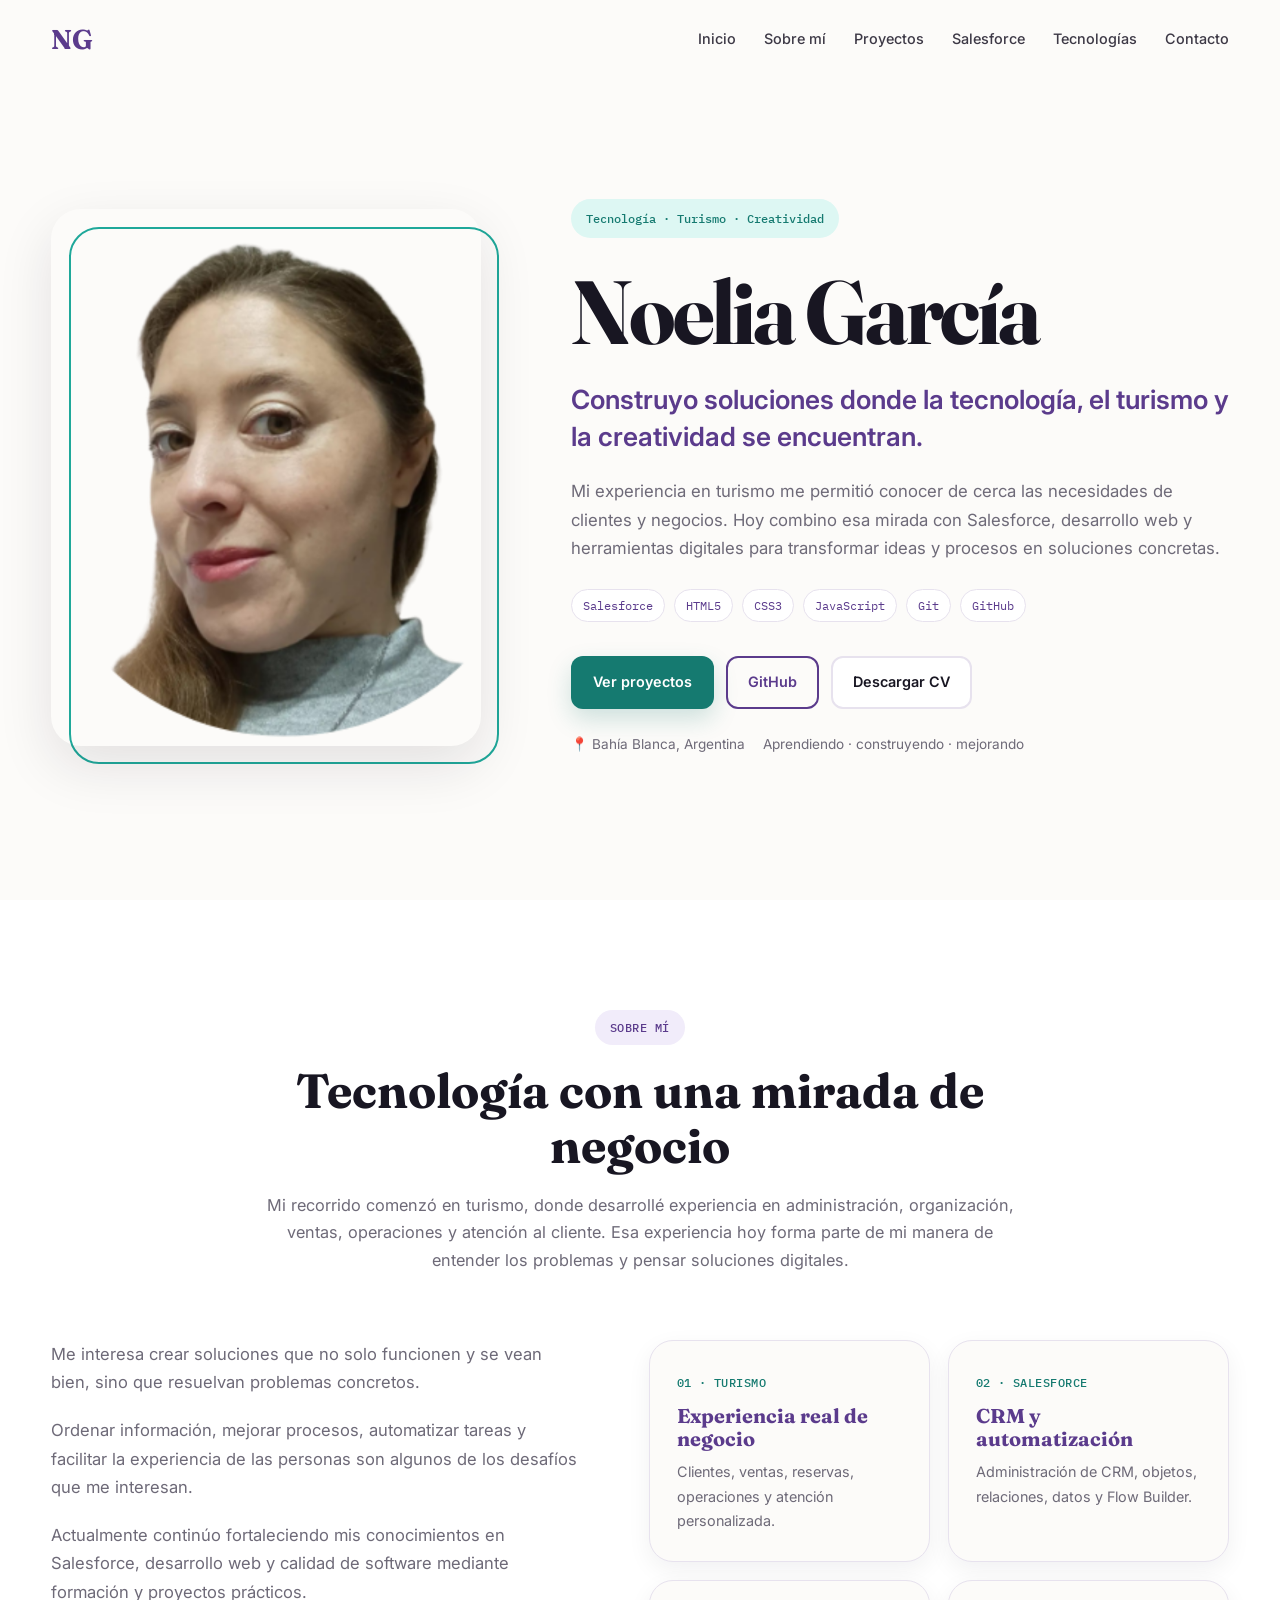
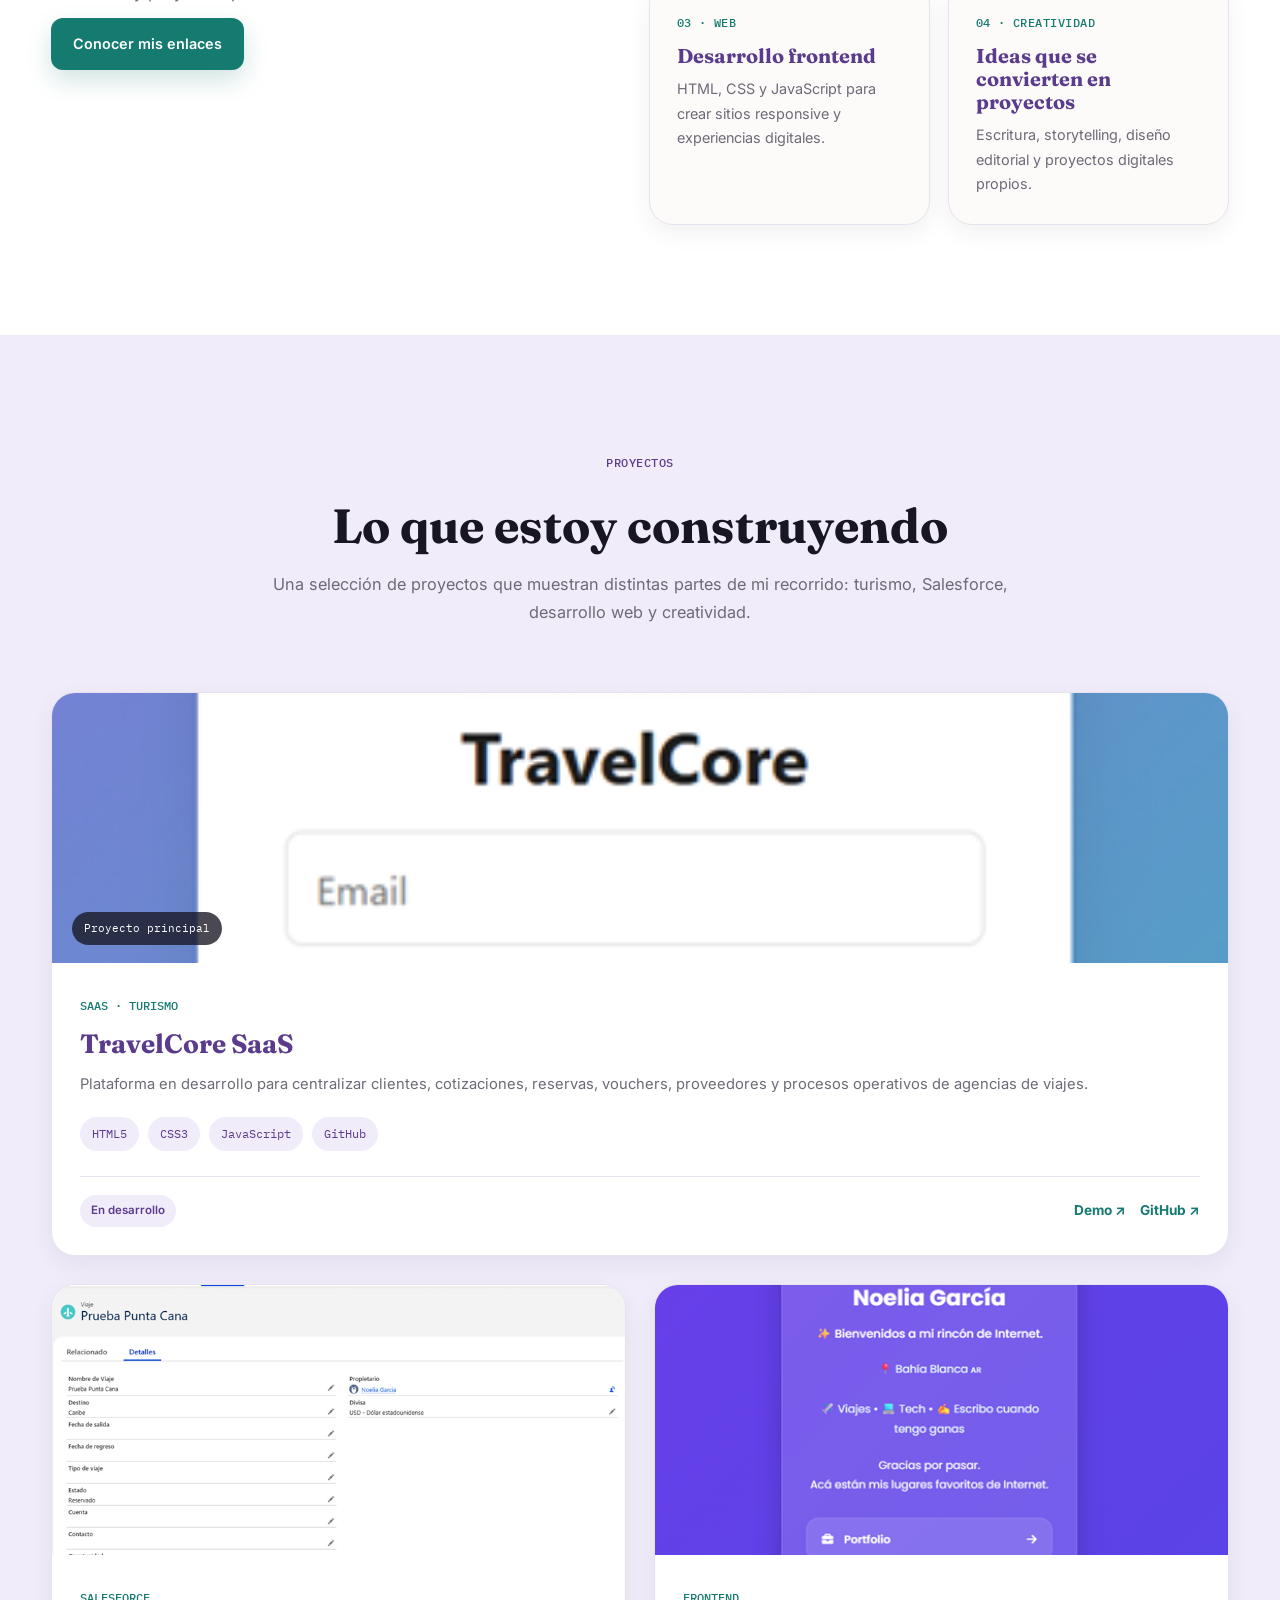
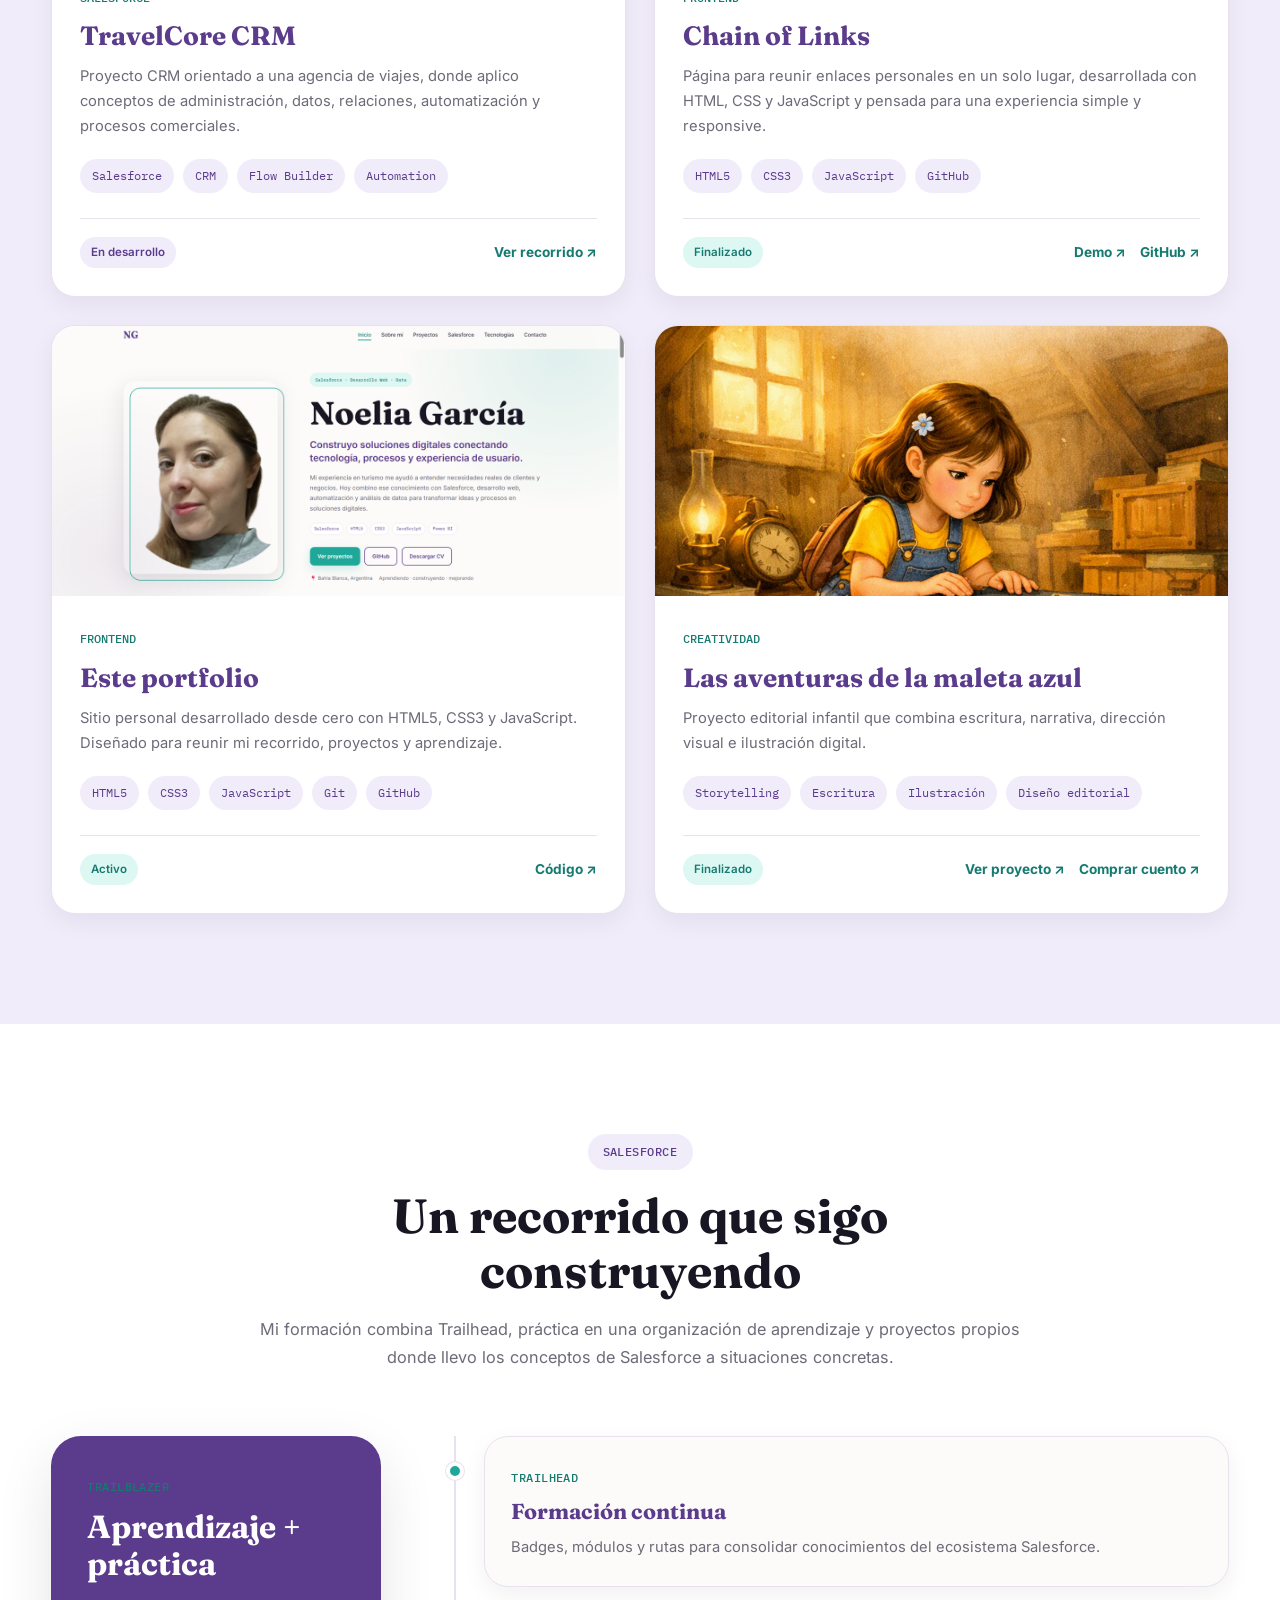
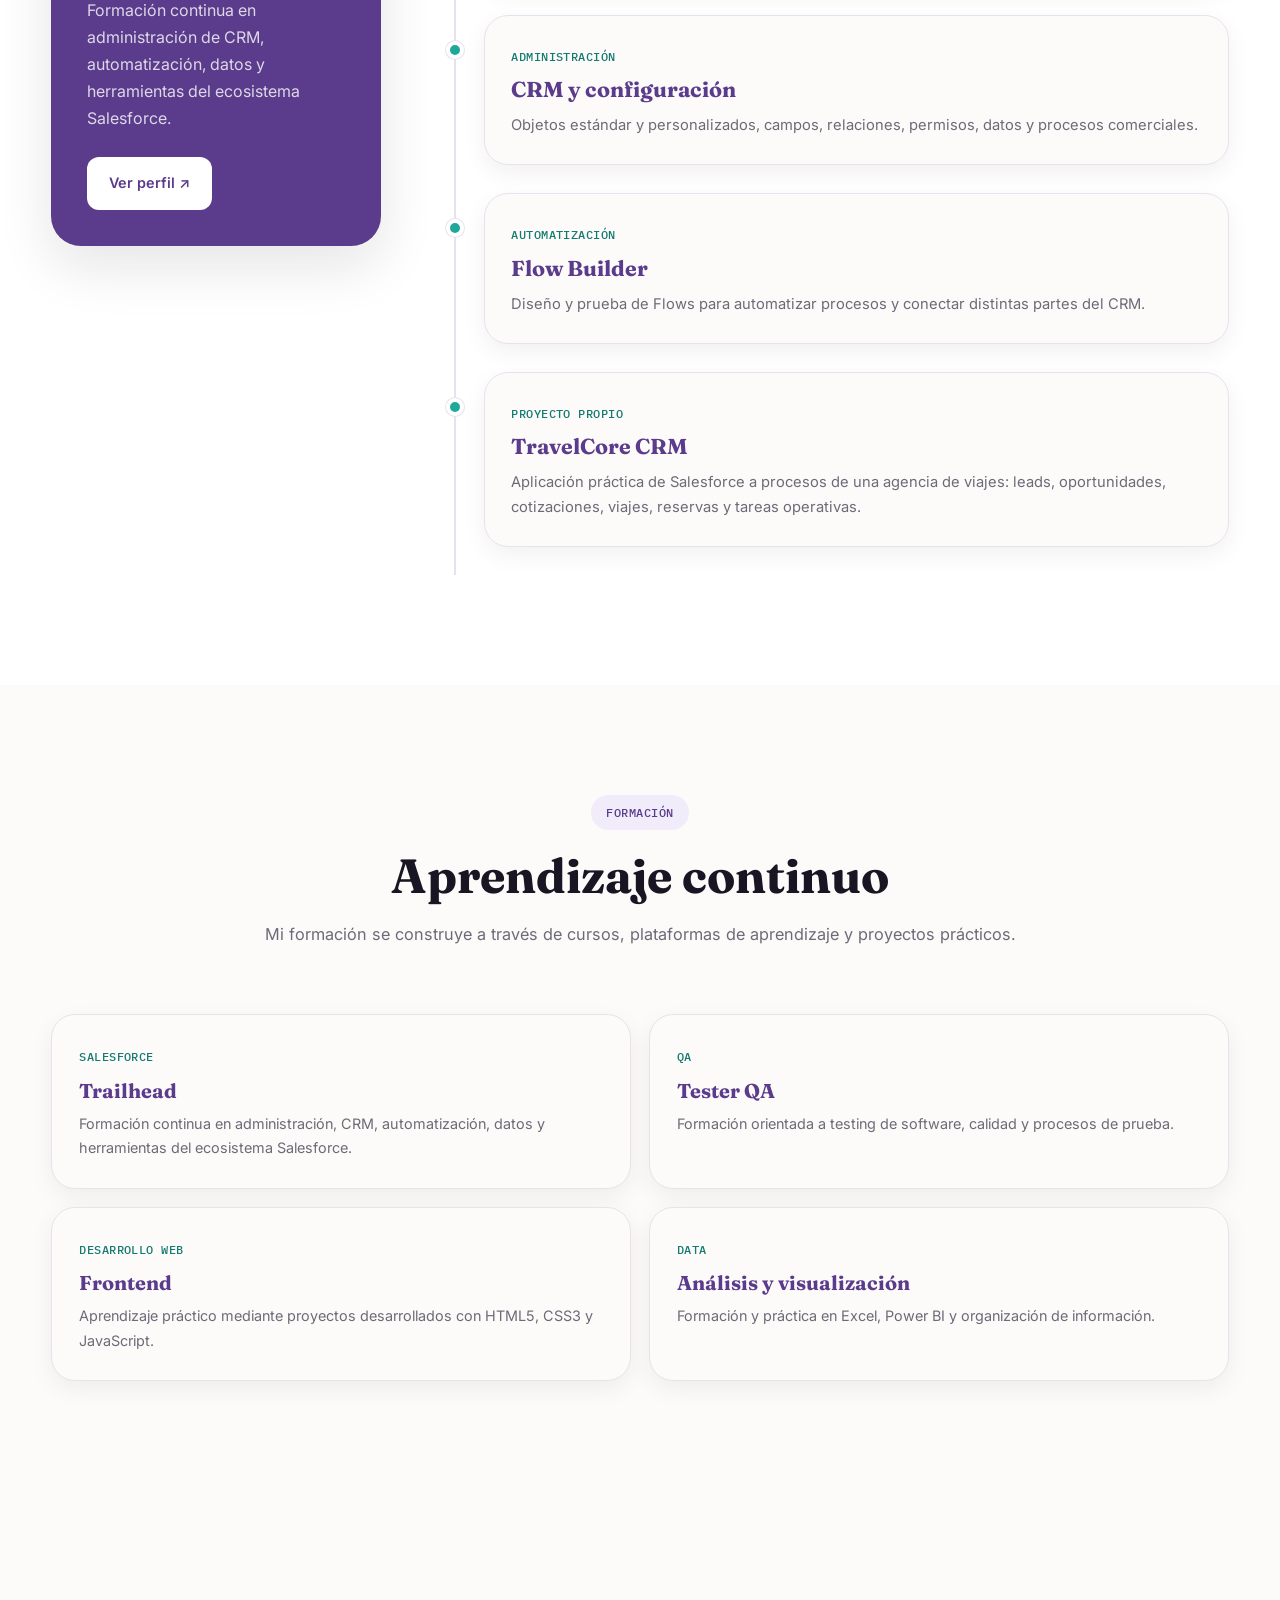
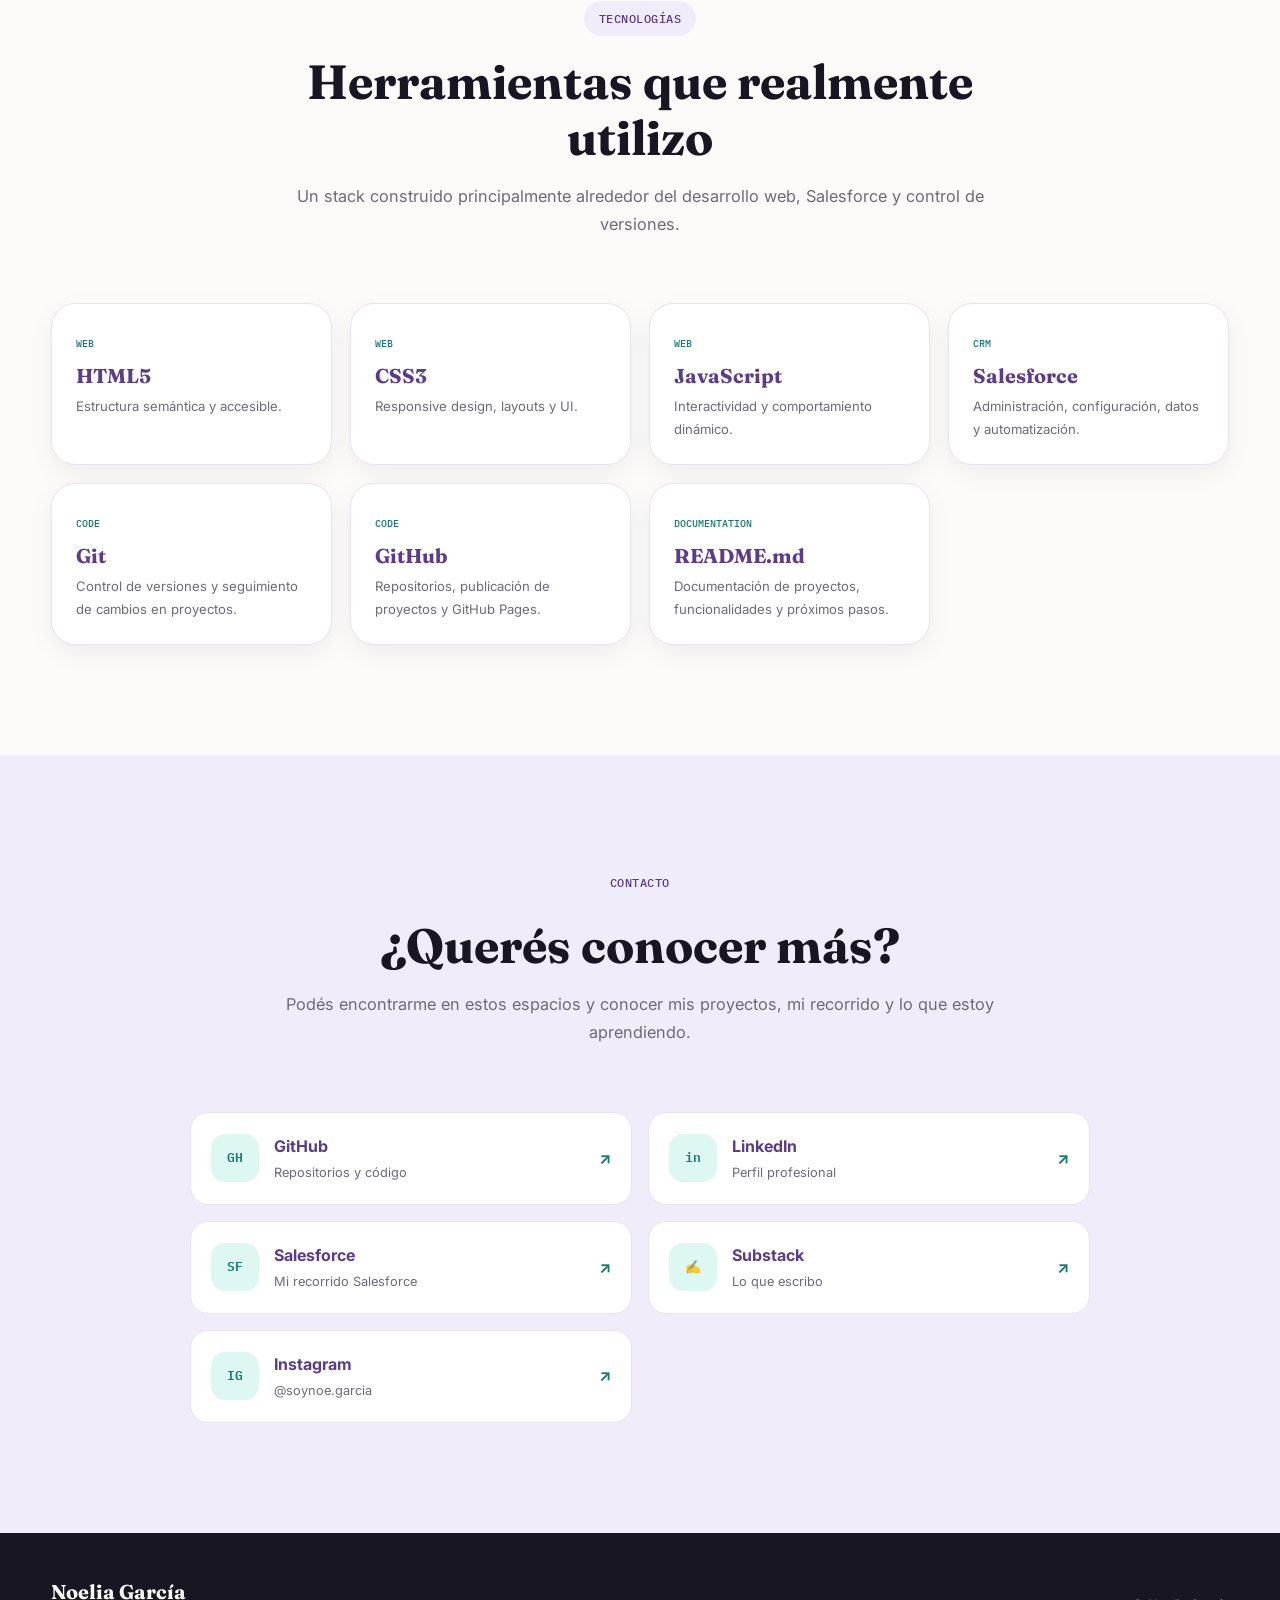
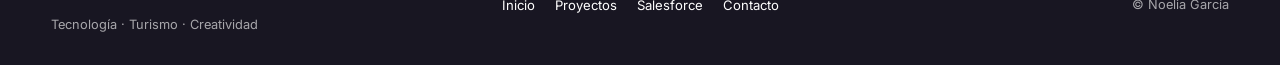
==== commit 383301e1: "Update index.html" ====
--- a/index.html
+++ b/index.html
@@ -894,13 +894,21 @@
                                 </span>
 
 
-                                <div class="project-links">
-
-                                    <a href="proyectos/maleta-azul/">
-                                        Ver proyecto ↗
-                                    </a>
-
-                                </div>
+<div class="project-links">
+
+    <a href="proyectos/maleta-azul/">
+        Ver proyecto ↗
+    </a>
+
+    <a
+        href="https://payhip.com/b/DRJZP"
+        target="_blank"
+        rel="noopener noreferrer"
+    >
+        Comprar cuento ↗
+    </a>
+
+</div>
 
                             </div>
 
@@ -1582,6 +1590,37 @@
 
                     </a>
 
+                    <!-- INSTAGRAM -->
+
+<a
+    href="https://www.instagram.com/soynoe.garcia/"
+    target="_blank"
+    rel="noopener noreferrer"
+    class="contact-card"
+>
+
+    <span class="contact-icon">
+        IG
+    </span>
+
+    <div>
+
+        <strong>
+            Instagram
+        </strong>
+
+        <small>
+            @soynoe.garcia
+        </small>
+
+    </div>
+
+    <span>
+        ↗
+    </span>
+
+</a>
+
 
                 </div>
 
@@ -1672,4 +1711,4 @@
 
 </body>
 
-</html>+</html>
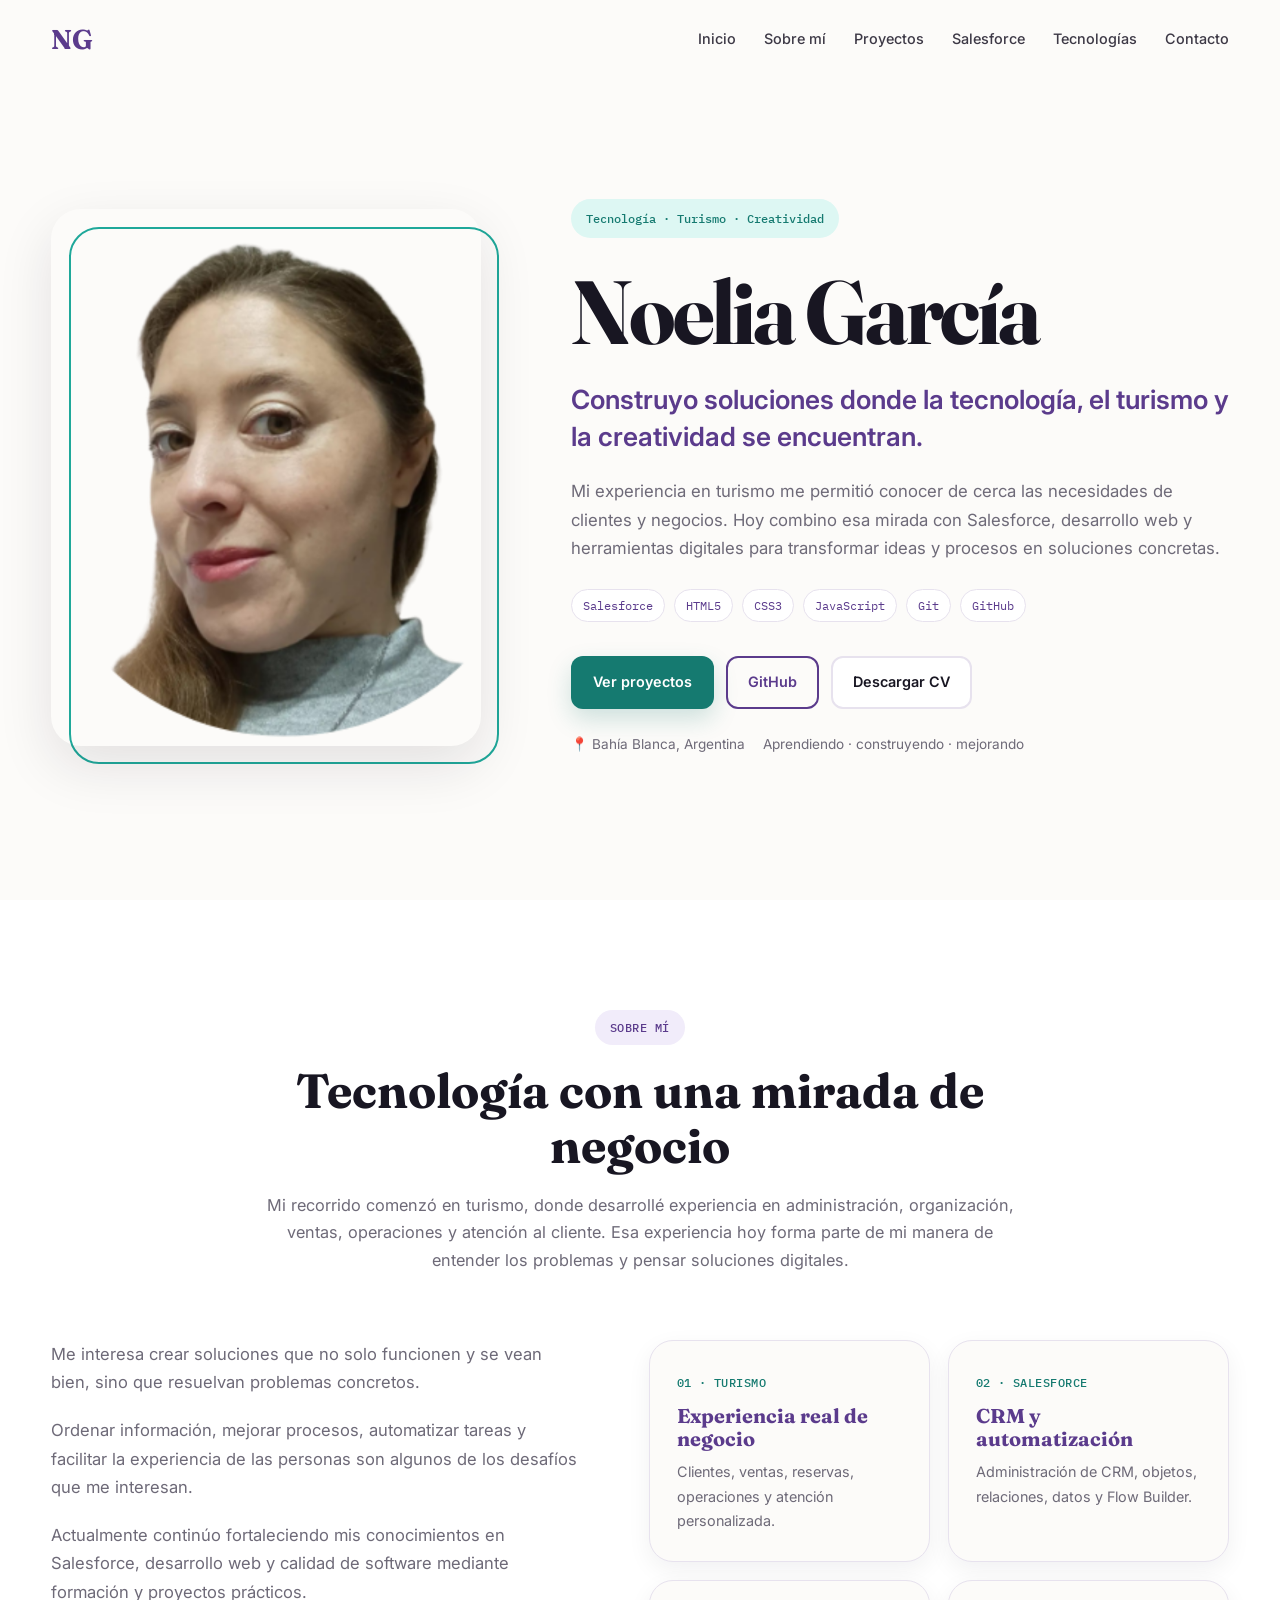
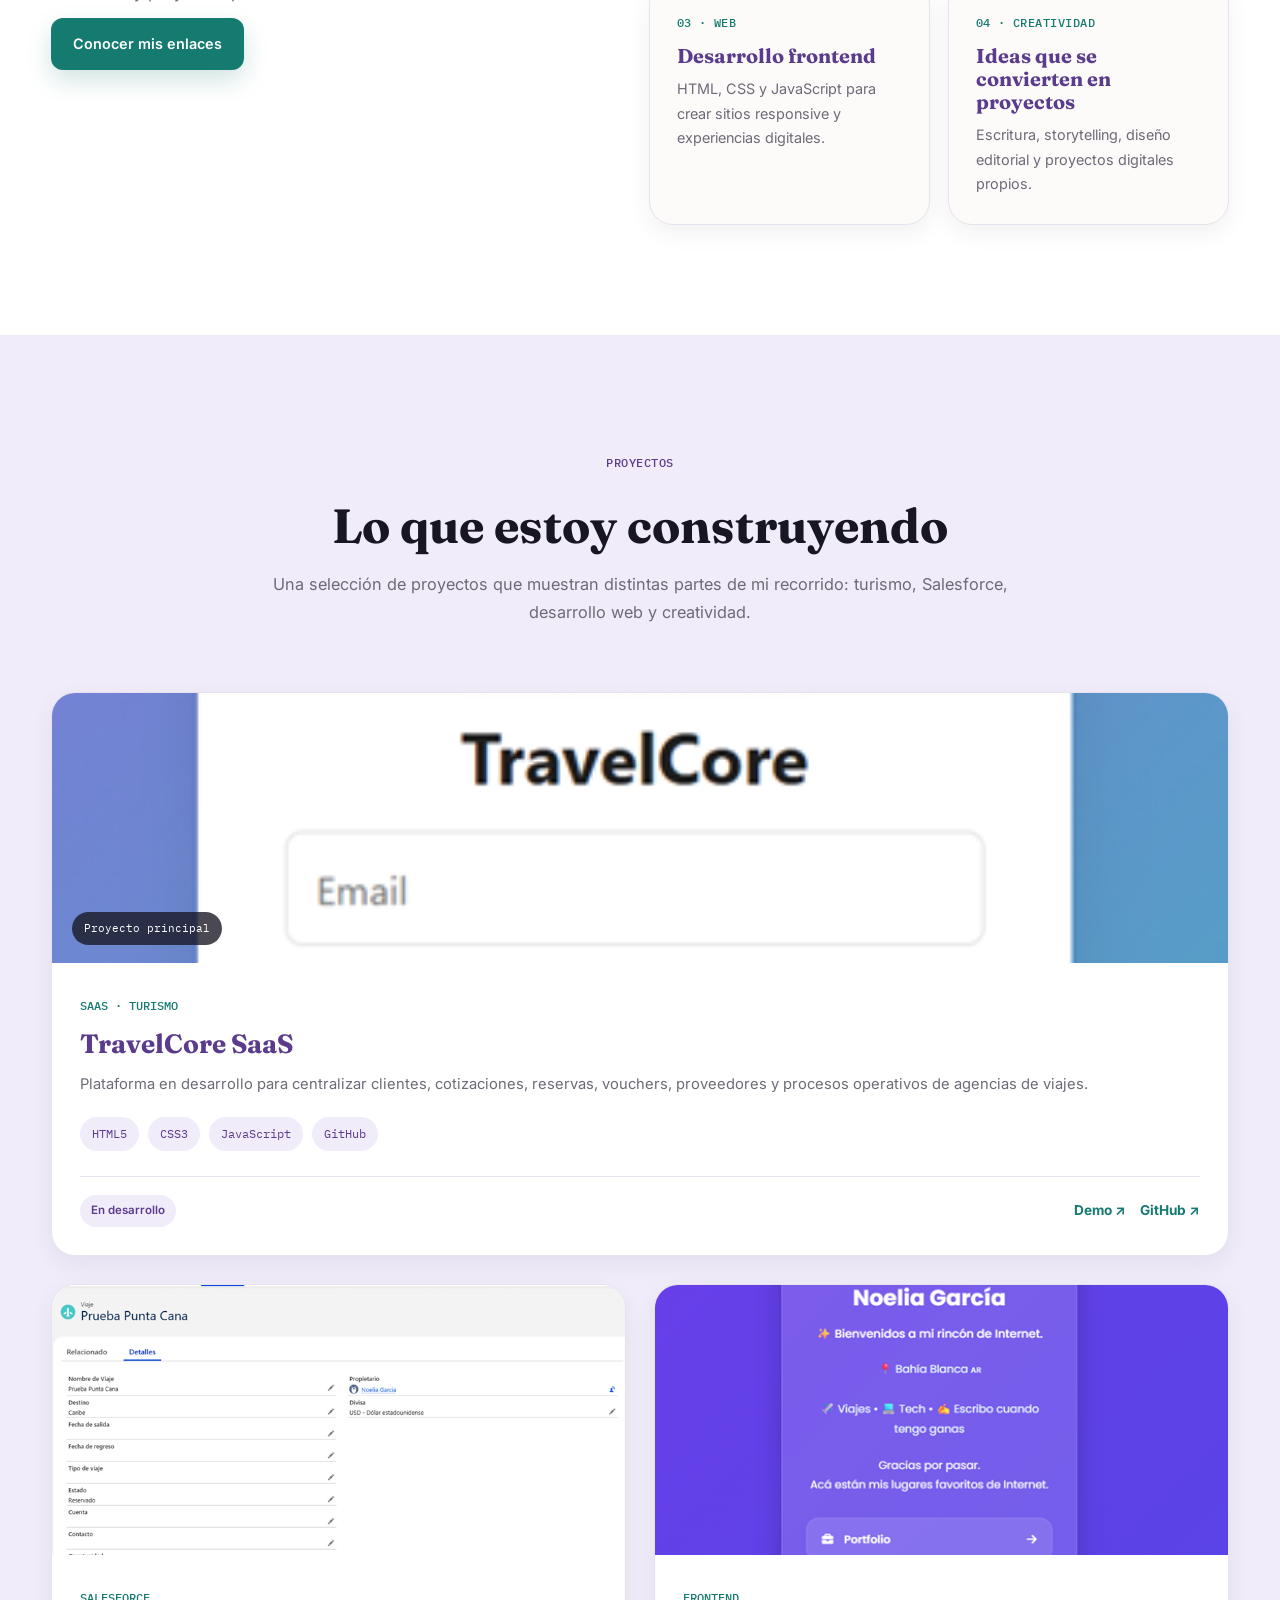
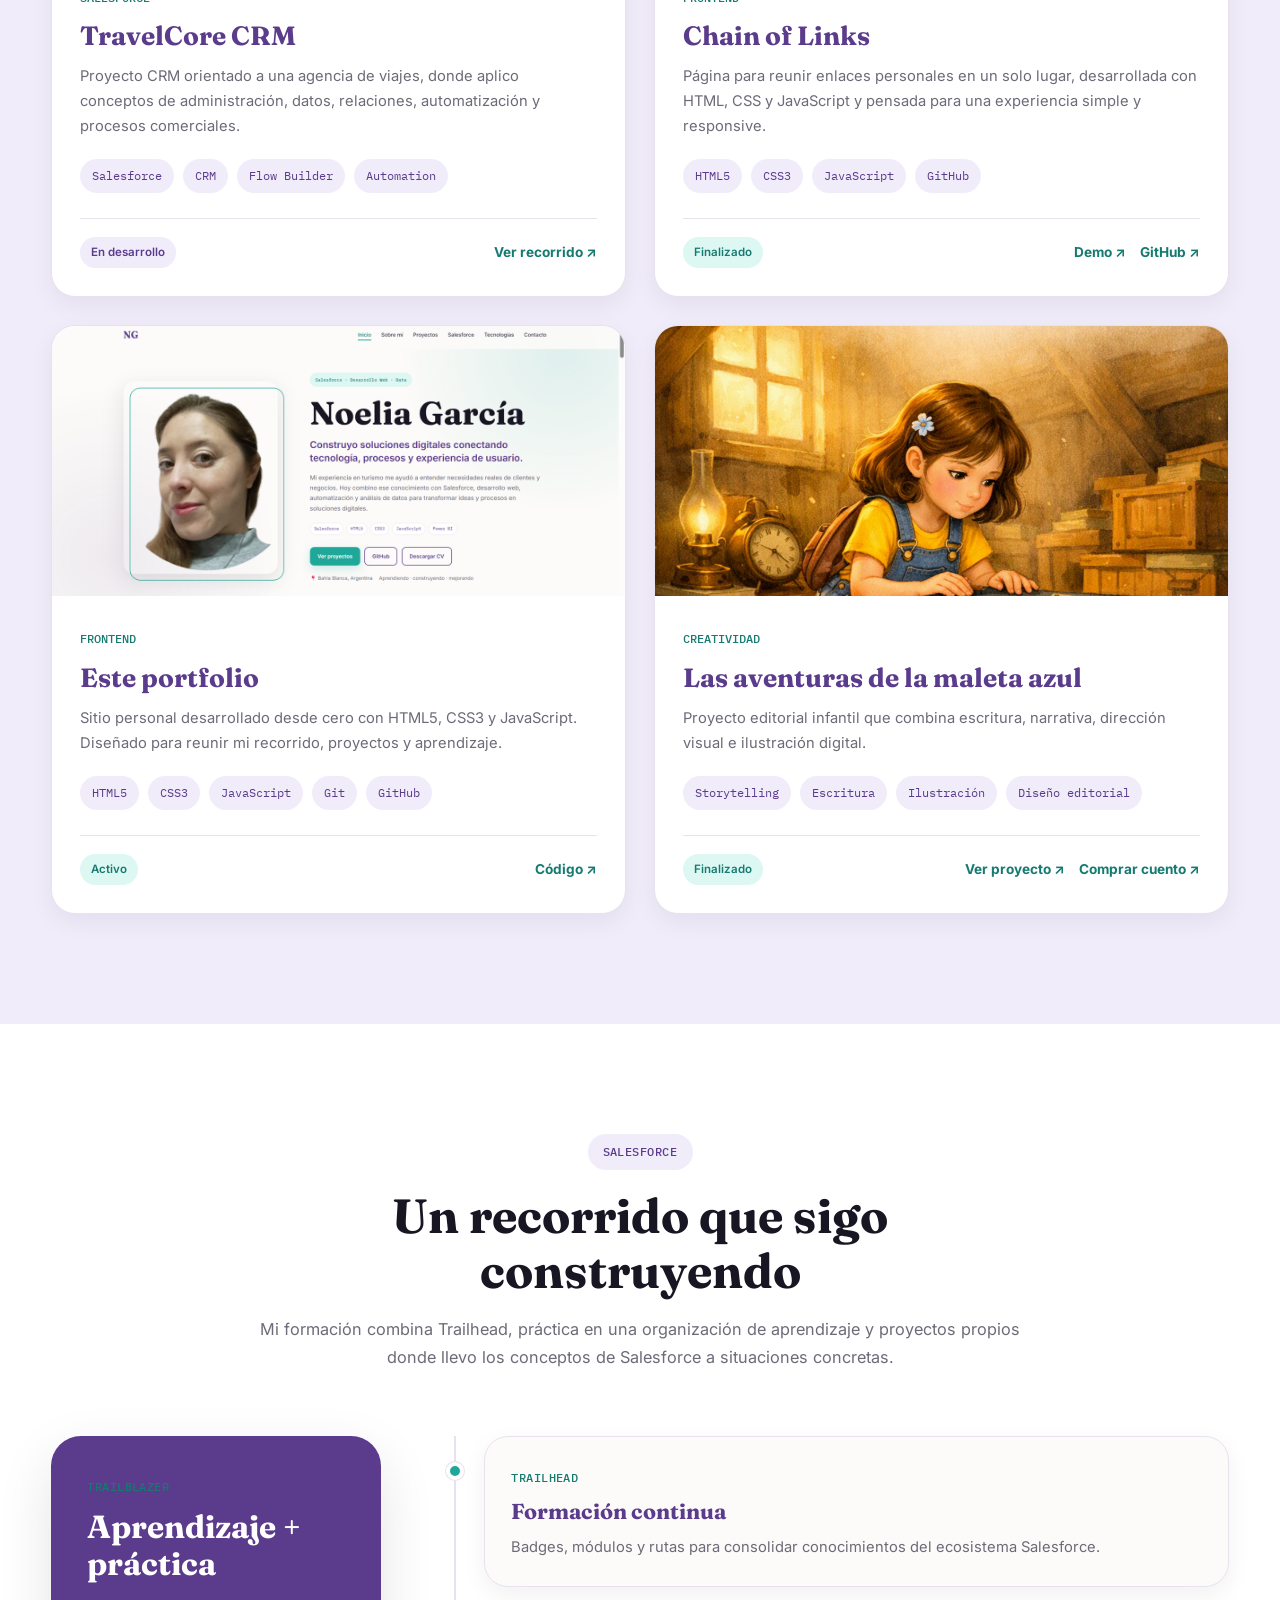
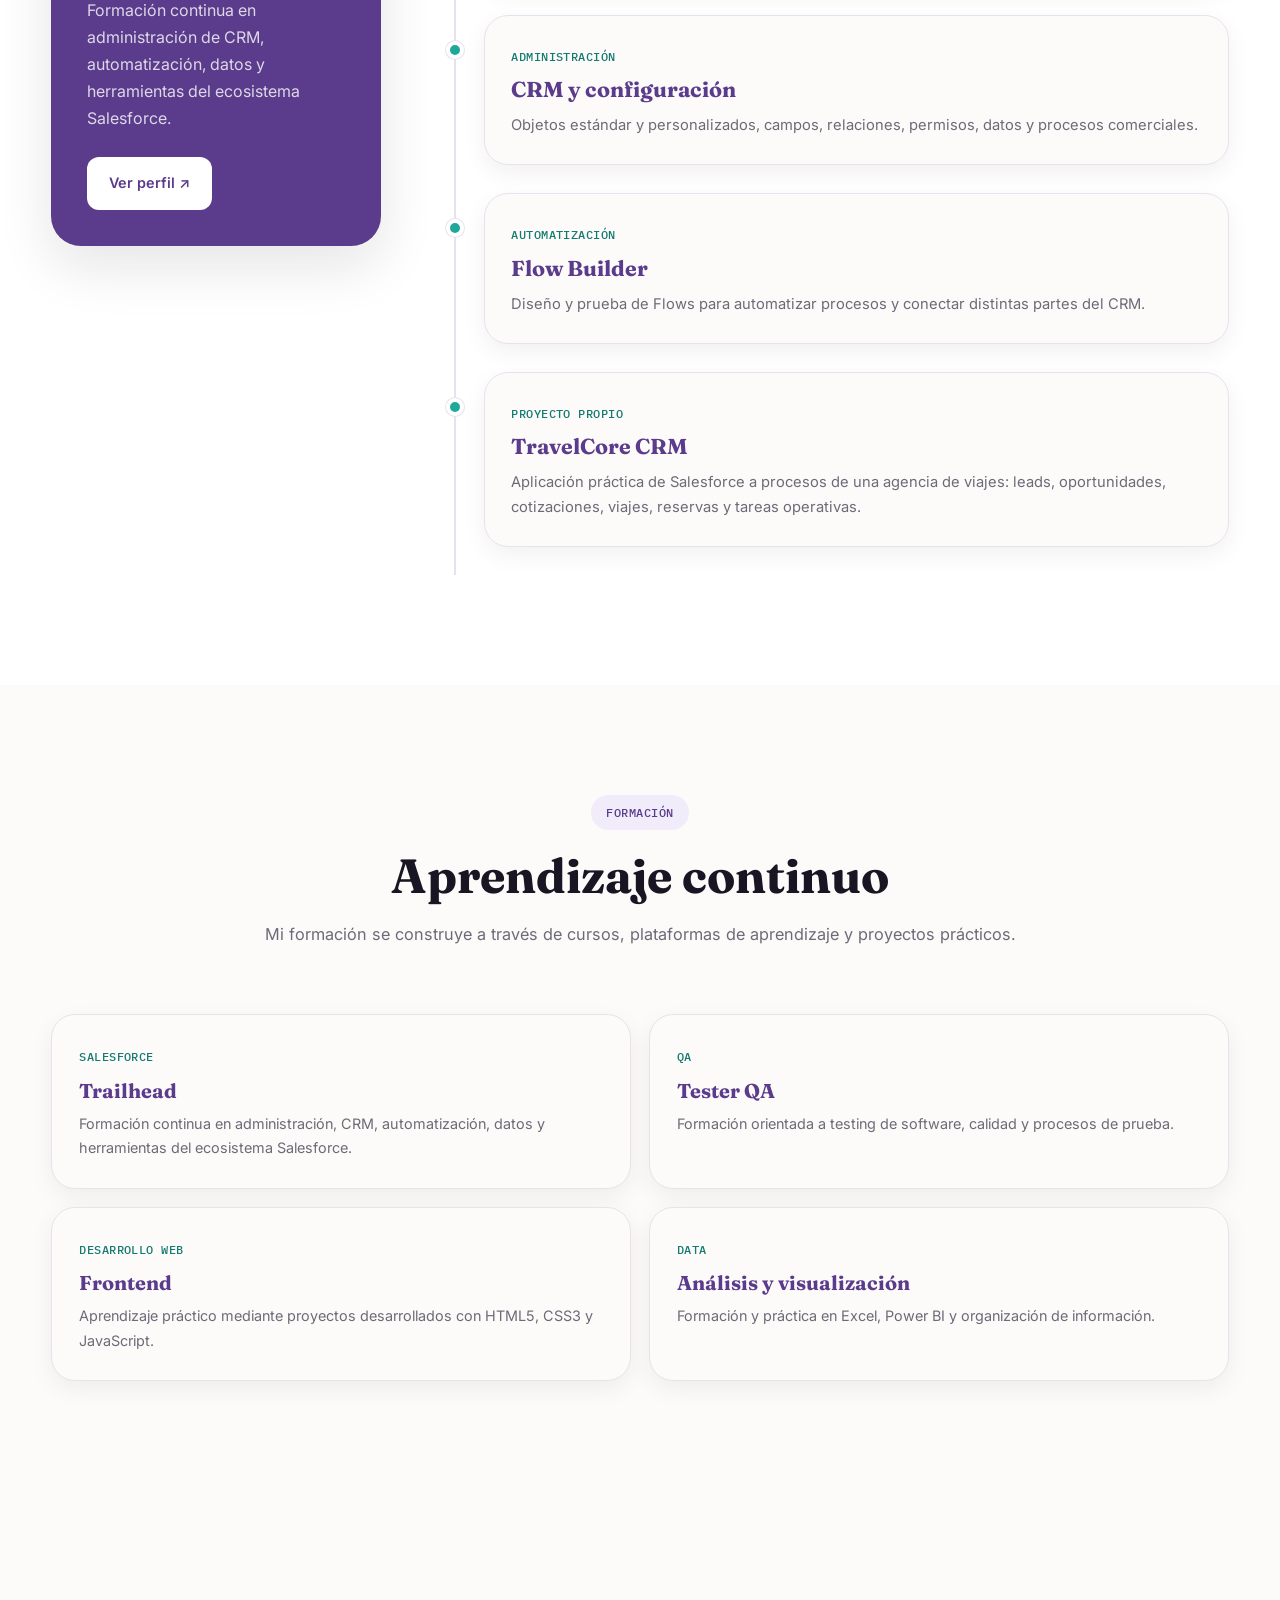
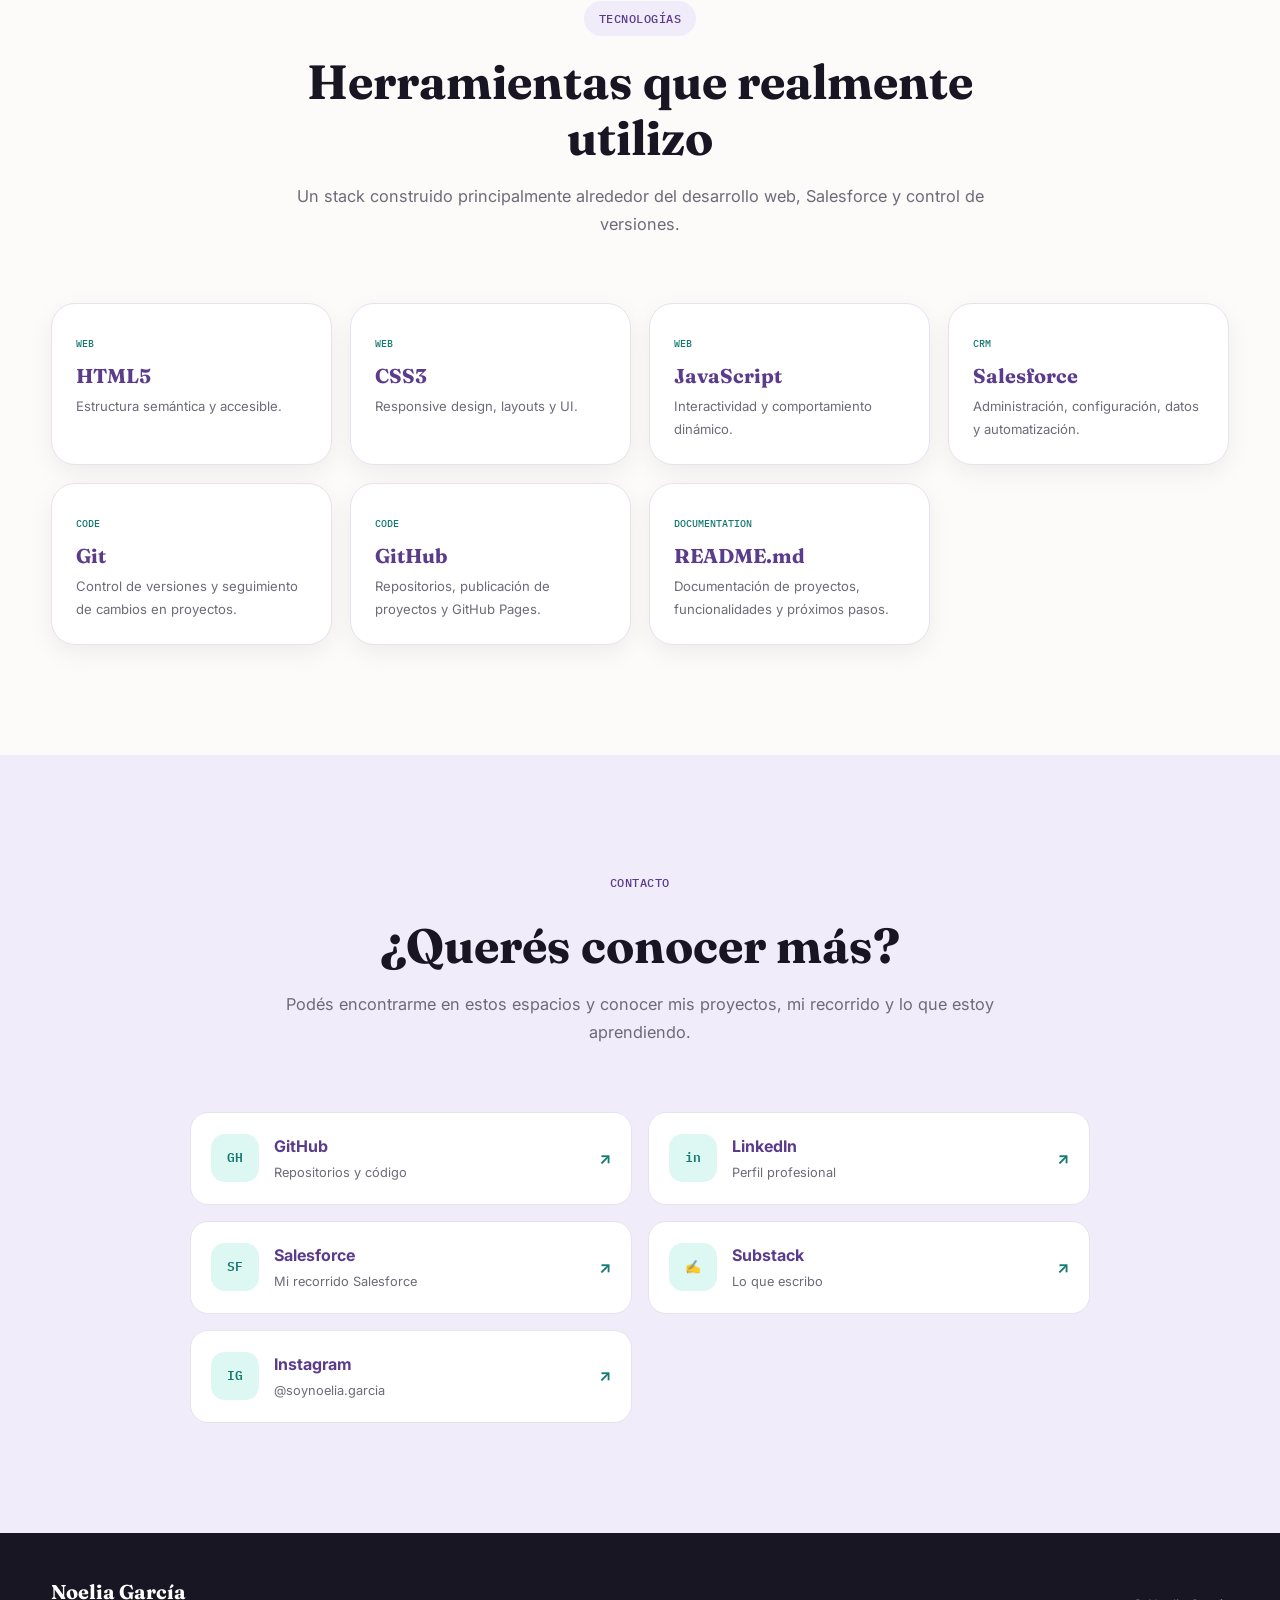
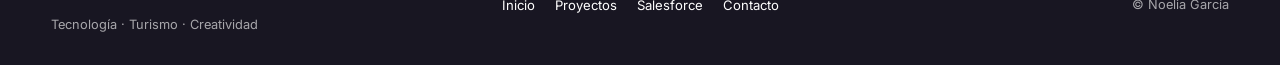
==== commit 028cb73d: "Update index.html" ====
--- a/index.html
+++ b/index.html
@@ -1610,7 +1610,7 @@
         </strong>
 
         <small>
-            @soynoe.garcia
+            @soynoelia.garcia
         </small>
 
     </div>
